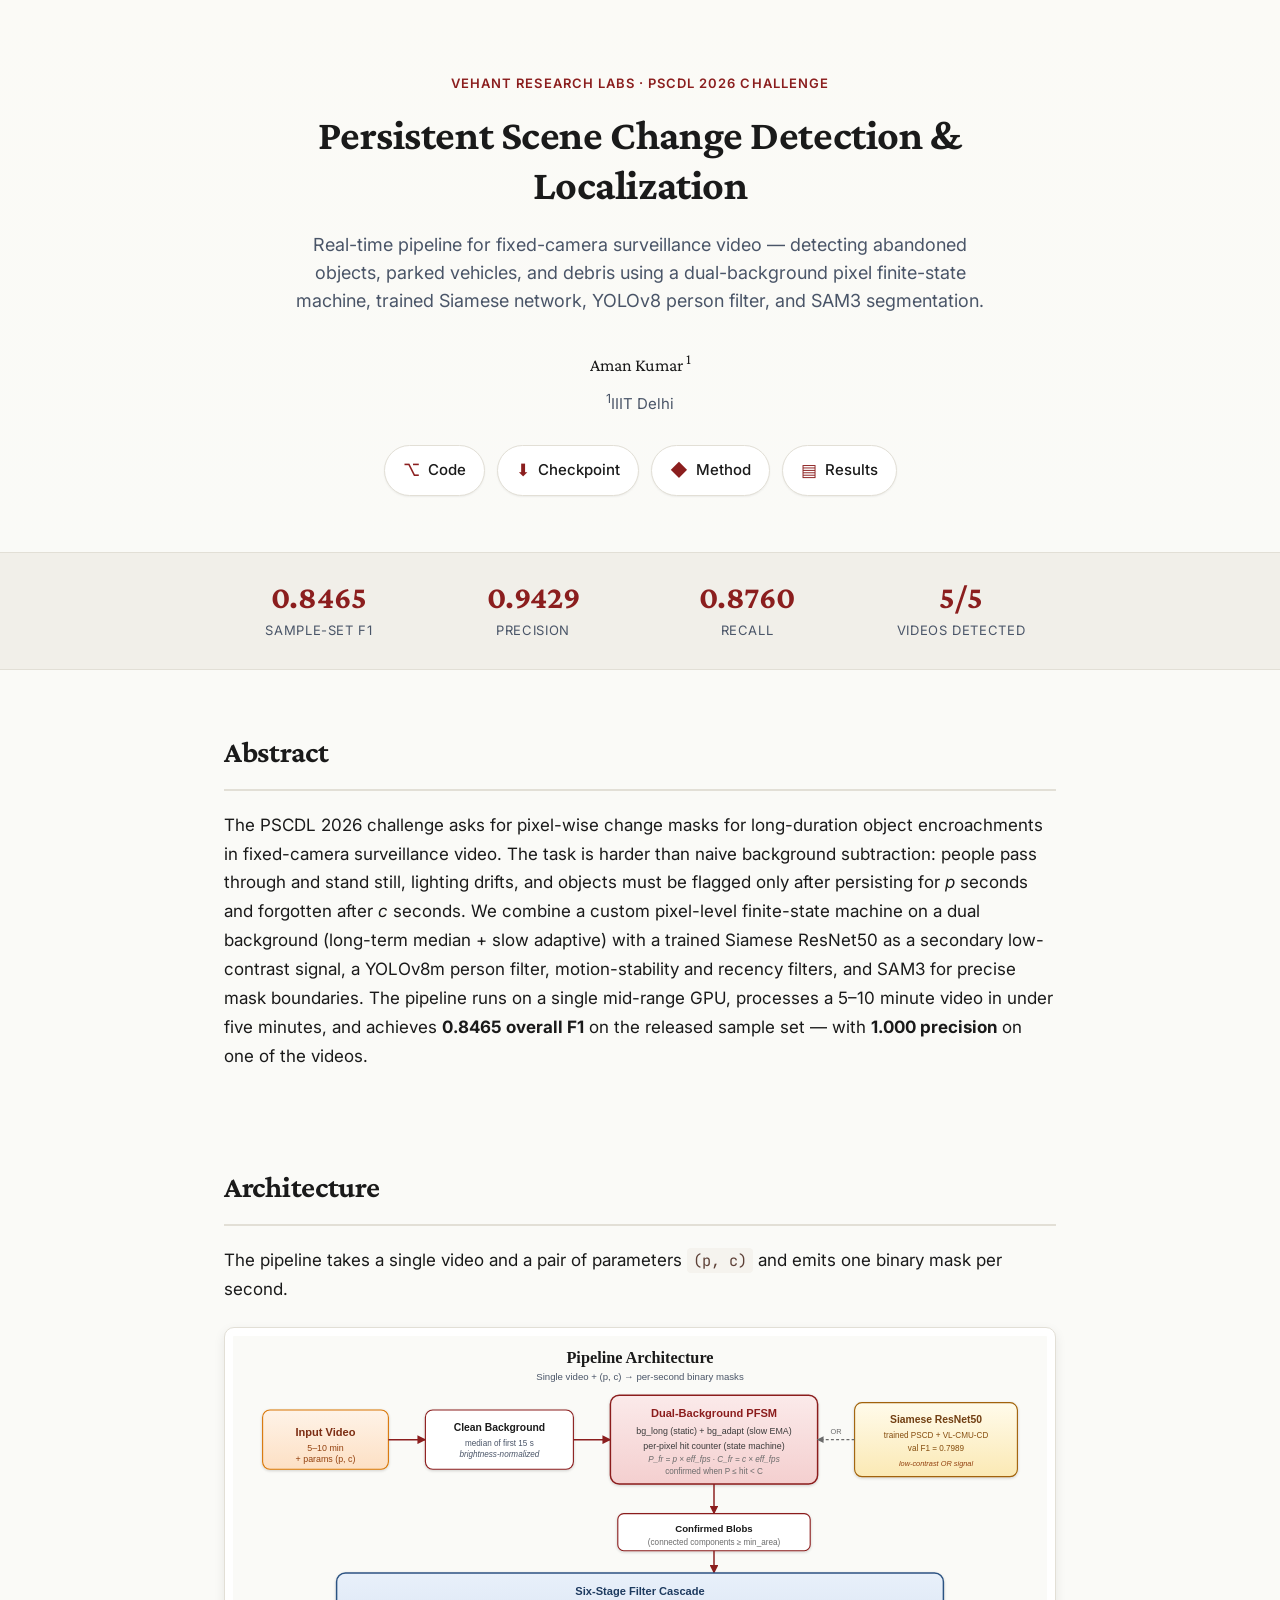
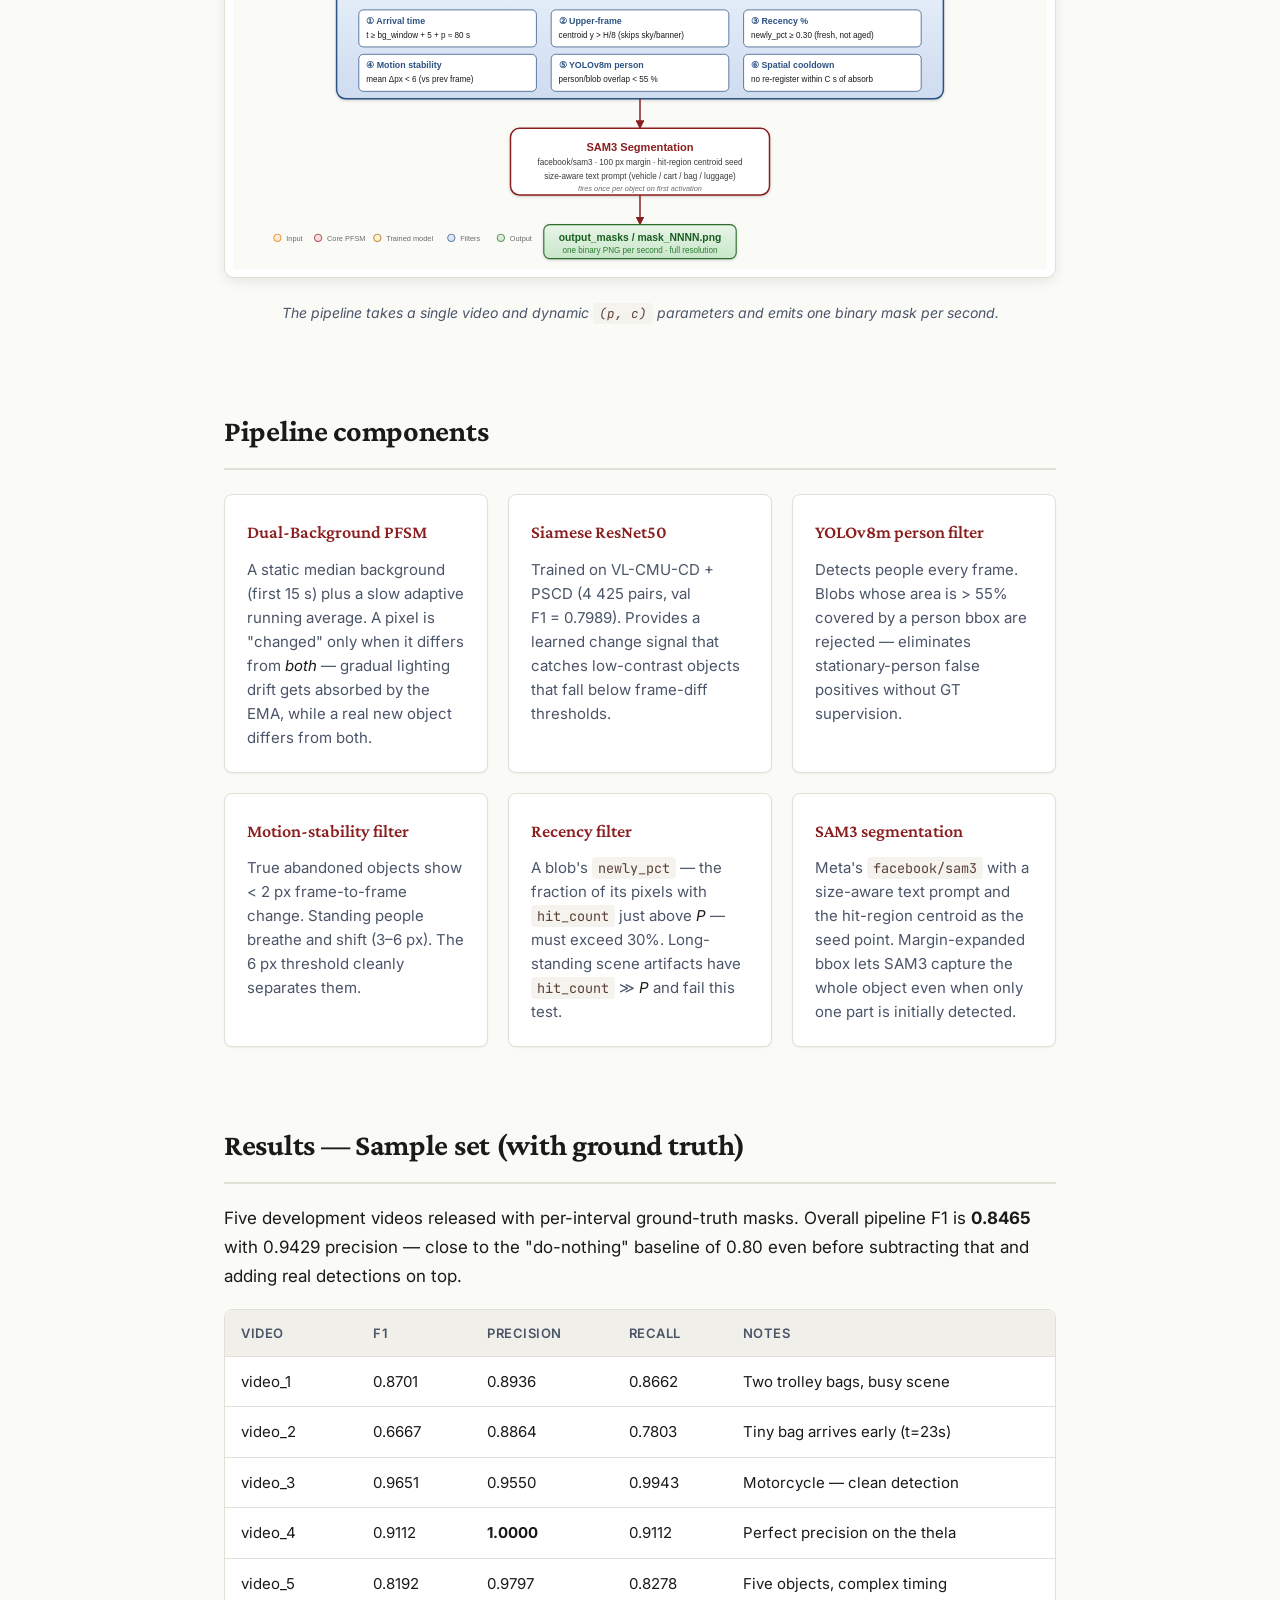
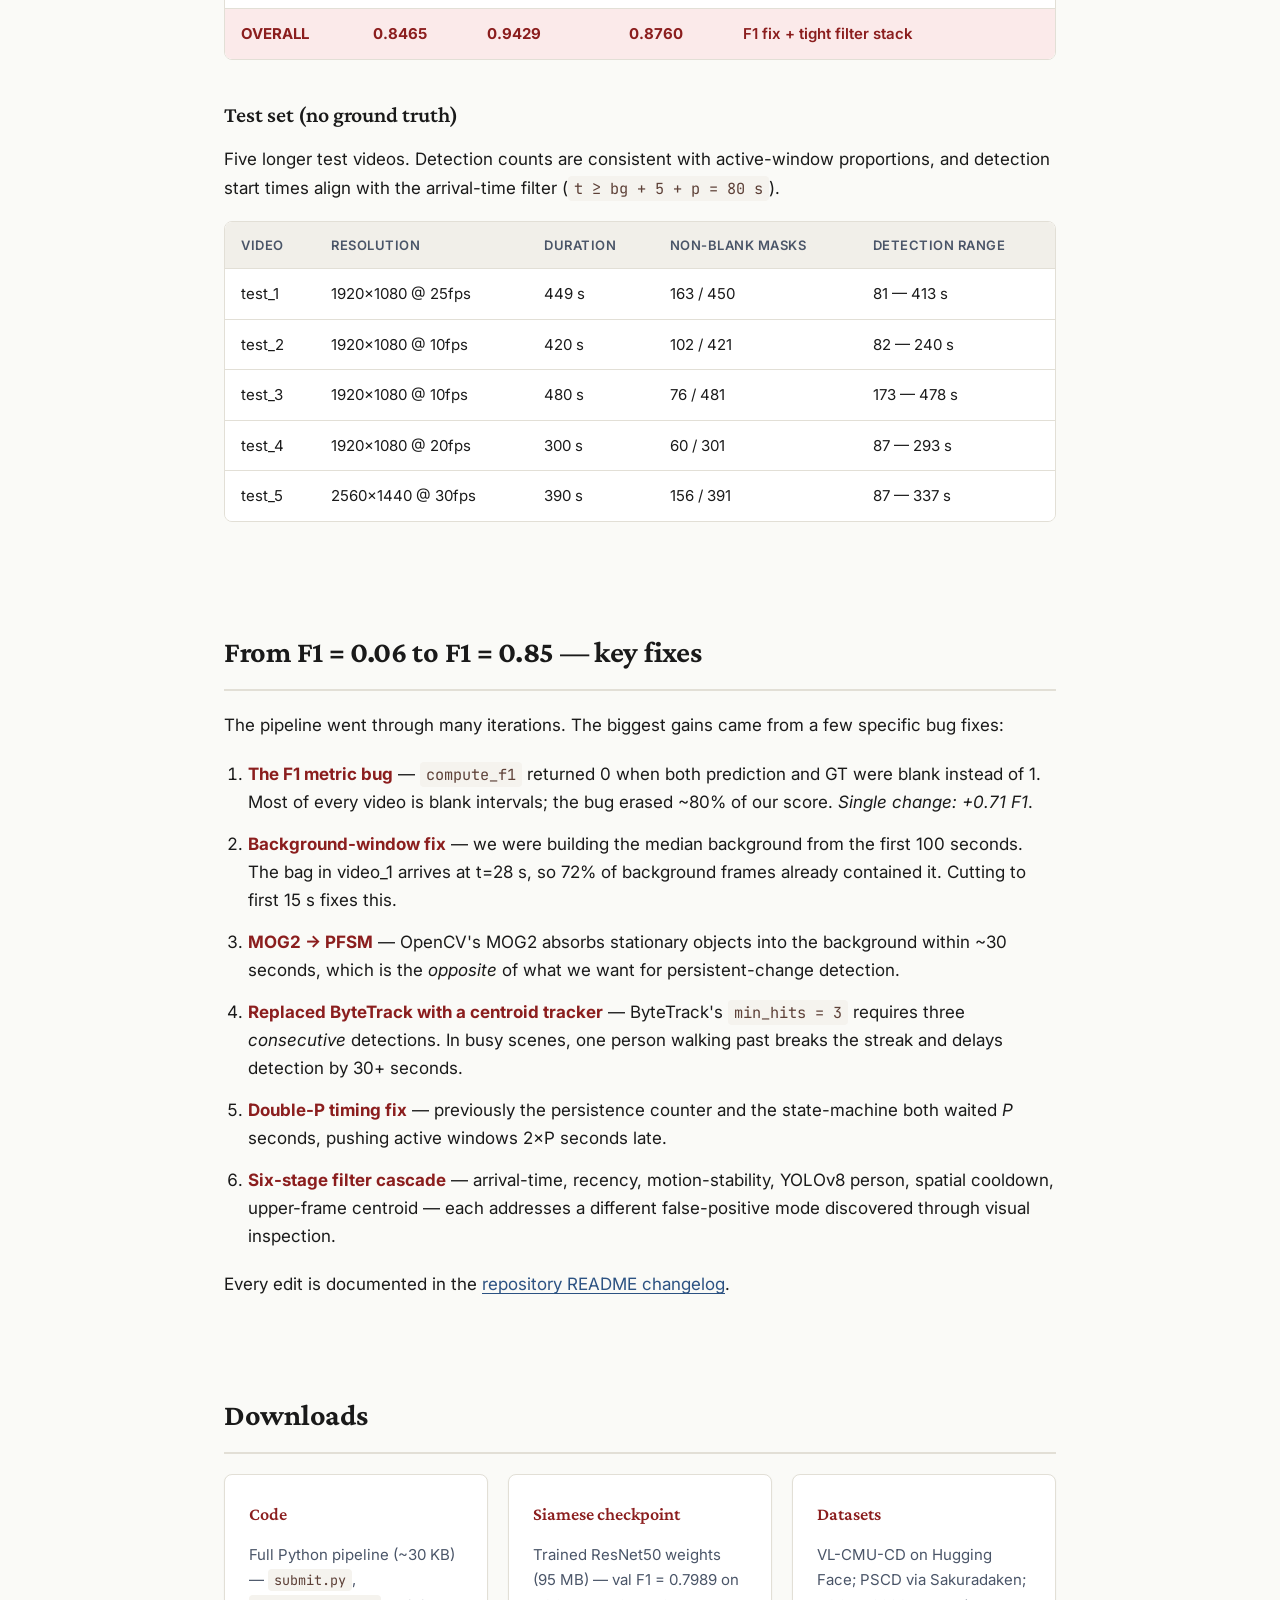
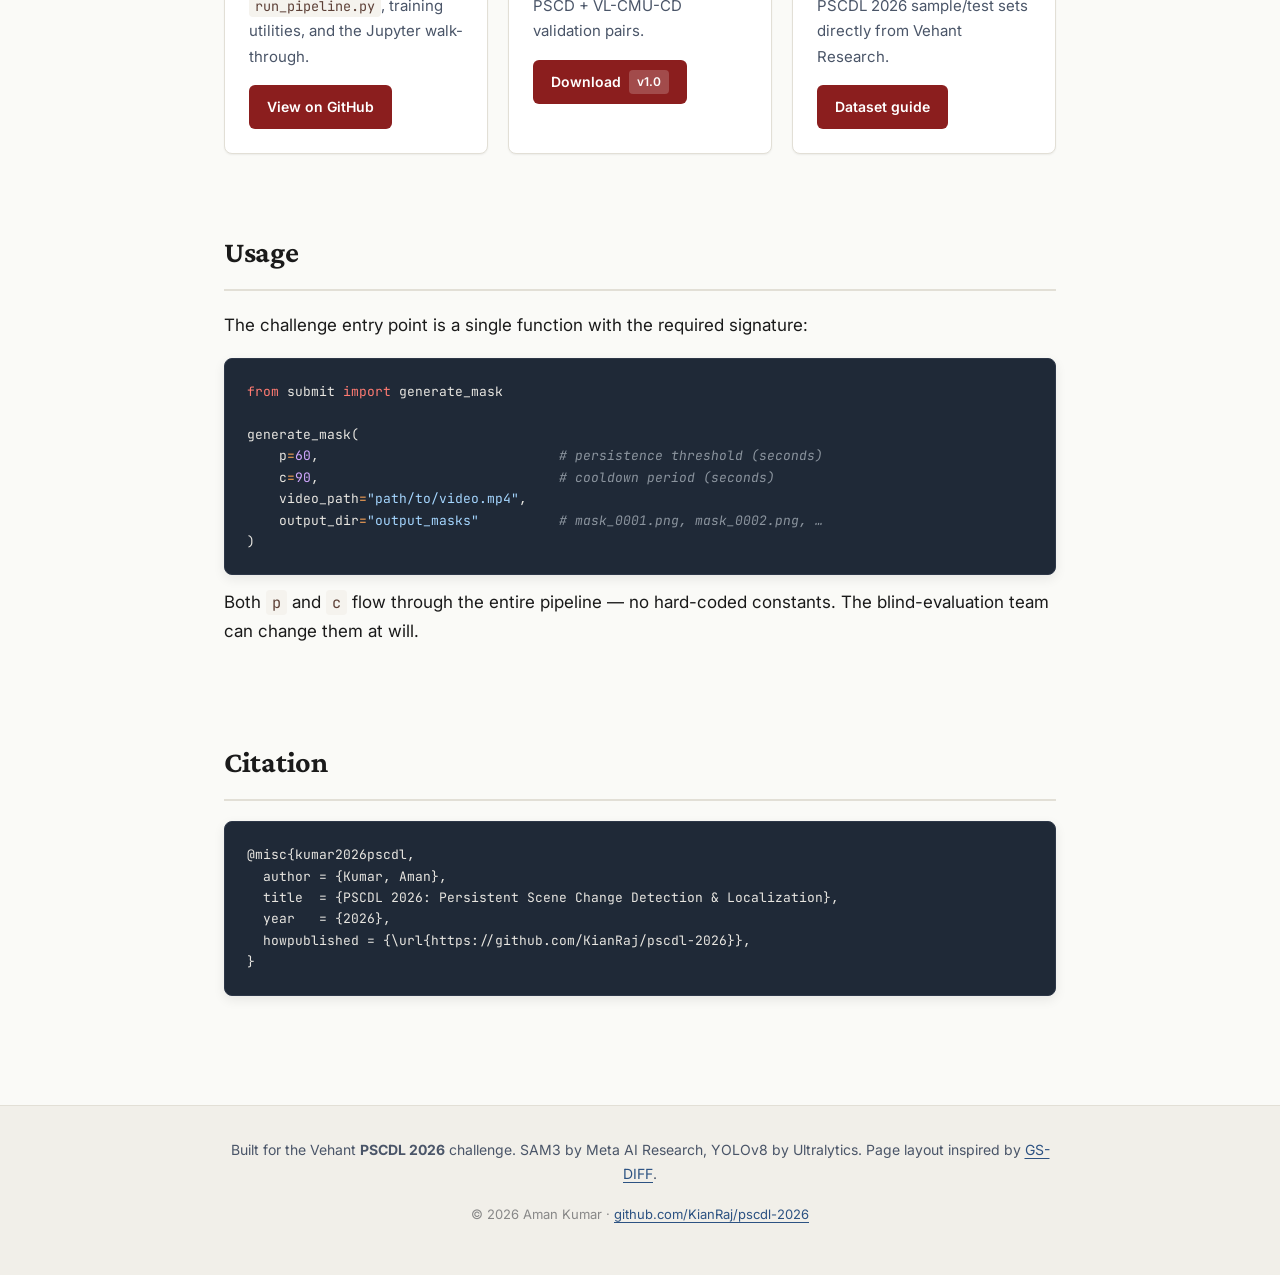
==== docs/index.html @ 62c28a1a "ui: replace ASCII diagram with SVG + correct author name to "Aman Kumar" - assets/architecture.svg :" ====
<!DOCTYPE html>
<html lang="en">
<head>
  <meta charset="UTF-8" />
  <meta name="viewport" content="width=device-width, initial-scale=1.0" />
  <title>PSCDL 2026 — Persistent Scene Change Detection</title>
  <meta name="description" content="A real-time pipeline for persistent scene change detection in fixed-camera surveillance video. Combines a pixel-finite-state machine, trained Siamese ResNet50, YOLOv8 person filter, and SAM3 segmentation." />
  <link rel="preconnect" href="https://fonts.googleapis.com" />
  <link rel="preconnect" href="https://fonts.gstatic.com" crossorigin />
  <link href="https://fonts.googleapis.com/css2?family=Crimson+Pro:wght@500;600;700&family=Inter:wght@400;500;600&family=JetBrains+Mono:wght@400;500&display=swap" rel="stylesheet" />
  <link rel="stylesheet" href="css/style.css" />
</head>
<body>
  <!-- ── Header ─────────────────────────────────────────────────────────── -->
  <header class="hero">
    <div class="container">
      <p class="venue">Vehant Research Labs · PSCDL 2026 Challenge</p>
      <h1>Persistent Scene Change Detection &amp; Localization</h1>
      <p class="subtitle">Real-time pipeline for fixed-camera surveillance video — detecting abandoned objects, parked vehicles, and debris using a dual-background pixel finite-state machine, trained Siamese network, YOLOv8 person filter, and SAM3 segmentation.</p>

      <div class="authors">
        <span>Aman Kumar <sup>1</sup></span>
      </div>
      <div class="affiliations">
        <span><sup>1</sup>IIIT Delhi</span>
      </div>

      <nav class="hero-links">
        <a href="https://github.com/KianRaj/pscdl-2026" target="_blank" rel="noopener">
          <span class="icon">⌥</span> Code
        </a>
        <a href="#downloads">
          <span class="icon">⬇</span> Checkpoint
        </a>
        <a href="#architecture">
          <span class="icon">◆</span> Method
        </a>
        <a href="#results">
          <span class="icon">▤</span> Results
        </a>
      </nav>
    </div>
  </header>

  <!-- ── Headline numbers ───────────────────────────────────────────────── -->
  <section class="stats-bar">
    <div class="container">
      <div class="stat">
        <div class="stat-value">0.8465</div>
        <div class="stat-label">Sample-set F1</div>
      </div>
      <div class="stat">
        <div class="stat-value">0.9429</div>
        <div class="stat-label">Precision</div>
      </div>
      <div class="stat">
        <div class="stat-value">0.8760</div>
        <div class="stat-label">Recall</div>
      </div>
      <div class="stat">
        <div class="stat-value">5/5</div>
        <div class="stat-label">Videos detected</div>
      </div>
    </div>
  </section>

  <!-- ── Abstract ───────────────────────────────────────────────────────── -->
  <section id="abstract" class="container content">
    <h2>Abstract</h2>
    <p>
      The PSCDL 2026 challenge asks for pixel-wise change masks for long-duration
      object encroachments in fixed-camera surveillance video. The task is harder
      than naive background subtraction: people pass through and stand still, lighting
      drifts, and objects must be flagged only after persisting for <em>p</em> seconds and
      forgotten after <em>c</em> seconds. We combine a custom pixel-level
      finite-state machine on a dual background (long-term median + slow adaptive)
      with a trained Siamese ResNet50 as a secondary low-contrast signal, a YOLOv8m
      person filter, motion-stability and recency filters, and SAM3 for precise
      mask boundaries. The pipeline runs on a single mid-range GPU, processes a
      5–10 minute video in under five minutes, and achieves <strong>0.8465 overall F1</strong>
      on the released sample set — with <strong>1.000 precision</strong> on one of the videos.
    </p>
  </section>

  <!-- ── Architecture ───────────────────────────────────────────────────── -->
  <section id="architecture" class="container content">
    <h2>Architecture</h2>
    <p>The pipeline takes a single video and a pair of parameters <code>(p, c)</code> and emits one binary mask per second.</p>

    <figure class="arch-figure">
      <img src="assets/architecture.svg" alt="PSCDL 2026 pipeline architecture: video → dual-background PFSM (with Siamese OR-signal) → 6-stage filter cascade → SAM3 segmentation → per-second masks" />
      <figcaption>The pipeline takes a single video and dynamic <code>(p, c)</code> parameters and emits one binary mask per second.</figcaption>
    </figure>
  </section>

  <!-- ── Pipeline components ───────────────────────────────────────────── -->
  <section class="container content">
    <h2>Pipeline components</h2>
    <div class="component-grid">
      <div class="card">
        <h3>Dual-Background PFSM</h3>
        <p>A static median background (first 15&nbsp;s) plus a slow adaptive running average. A pixel is "changed" only when it differs from <em>both</em> &mdash; gradual lighting drift gets absorbed by the EMA, while a real new object differs from both.</p>
      </div>
      <div class="card">
        <h3>Siamese ResNet50</h3>
        <p>Trained on VL-CMU-CD + PSCD (4&nbsp;425 pairs, val F1&nbsp;=&nbsp;0.7989). Provides a learned change signal that catches low-contrast objects that fall below frame-diff thresholds.</p>
      </div>
      <div class="card">
        <h3>YOLOv8m person filter</h3>
        <p>Detects people every frame. Blobs whose area is &gt; 55% covered by a person bbox are rejected &mdash; eliminates stationary-person false positives without GT supervision.</p>
      </div>
      <div class="card">
        <h3>Motion-stability filter</h3>
        <p>True abandoned objects show &lt; 2 px frame-to-frame change. Standing people breathe and shift (3&ndash;6 px). The 6&nbsp;px threshold cleanly separates them.</p>
      </div>
      <div class="card">
        <h3>Recency filter</h3>
        <p>A blob's <code>newly_pct</code> &mdash; the fraction of its pixels with <code>hit_count</code> just above <em>P</em> &mdash; must exceed 30%. Long-standing scene artifacts have <code>hit_count</code> ≫ <em>P</em> and fail this test.</p>
      </div>
      <div class="card">
        <h3>SAM3 segmentation</h3>
        <p>Meta's <code>facebook/sam3</code> with a size-aware text prompt and the hit-region centroid as the seed point. Margin-expanded bbox lets SAM3 capture the whole object even when only one part is initially detected.</p>
      </div>
    </div>
  </section>

  <!-- ── Results ────────────────────────────────────────────────────────── -->
  <section id="results" class="container content">
    <h2>Results — Sample set (with ground truth)</h2>
    <p>Five development videos released with per-interval ground-truth masks. Overall pipeline F1 is <strong>0.8465</strong> with 0.9429 precision &mdash; close to the "do-nothing" baseline of 0.80 even before subtracting that and adding real detections on top.</p>

    <div class="table-wrap">
      <table>
        <thead>
          <tr><th>Video</th><th>F1</th><th>Precision</th><th>Recall</th><th>Notes</th></tr>
        </thead>
        <tbody>
          <tr><td>video_1</td><td>0.8701</td><td>0.8936</td><td>0.8662</td><td>Two trolley bags, busy scene</td></tr>
          <tr><td>video_2</td><td>0.6667</td><td>0.8864</td><td>0.7803</td><td>Tiny bag arrives early (t=23s)</td></tr>
          <tr><td>video_3</td><td>0.9651</td><td>0.9550</td><td>0.9943</td><td>Motorcycle &mdash; clean detection</td></tr>
          <tr><td>video_4</td><td>0.9112</td><td><strong>1.0000</strong></td><td>0.9112</td><td>Perfect precision on the thela</td></tr>
          <tr><td>video_5</td><td>0.8192</td><td>0.9797</td><td>0.8278</td><td>Five objects, complex timing</td></tr>
          <tr class="overall"><td><strong>OVERALL</strong></td><td><strong>0.8465</strong></td><td><strong>0.9429</strong></td><td><strong>0.8760</strong></td><td>F1 fix + tight filter stack</td></tr>
        </tbody>
      </table>
    </div>

    <h3>Test set (no ground truth)</h3>
    <p>Five longer test videos. Detection counts are consistent with active-window proportions, and detection start times align with the arrival-time filter (<code>t&nbsp;≥&nbsp;bg + 5 + p&nbsp;=&nbsp;80&nbsp;s</code>).</p>

    <div class="table-wrap">
      <table>
        <thead>
          <tr><th>Video</th><th>Resolution</th><th>Duration</th><th>Non-blank masks</th><th>Detection range</th></tr>
        </thead>
        <tbody>
          <tr><td>test_1</td><td>1920×1080 @ 25fps</td><td>449 s</td><td>163 / 450</td><td>81 &mdash; 413 s</td></tr>
          <tr><td>test_2</td><td>1920×1080 @ 10fps</td><td>420 s</td><td>102 / 421</td><td>82 &mdash; 240 s</td></tr>
          <tr><td>test_3</td><td>1920×1080 @ 10fps</td><td>480 s</td><td>76 / 481</td><td>173 &mdash; 478 s</td></tr>
          <tr><td>test_4</td><td>1920×1080 @ 20fps</td><td>300 s</td><td>60 / 301</td><td>87 &mdash; 293 s</td></tr>
          <tr><td>test_5</td><td>2560×1440 @ 30fps</td><td>390 s</td><td>156 / 391</td><td>87 &mdash; 337 s</td></tr>
        </tbody>
      </table>
    </div>
  </section>

  <!-- ── Pipeline-evolution story ───────────────────────────────────────── -->
  <section class="container content">
    <h2>From F1 = 0.06 to F1 = 0.85 &mdash; key fixes</h2>
    <p>The pipeline went through many iterations. The biggest gains came from a few specific bug fixes:</p>
    <ol class="changelog">
      <li><strong>The F1 metric bug</strong> &mdash; <code>compute_f1</code> returned 0 when both prediction and GT were blank instead of 1. Most of every video is blank intervals; the bug erased ~80% of our score. <em>Single change: +0.71 F1</em>.</li>
      <li><strong>Background-window fix</strong> &mdash; we were building the median background from the first 100&nbsp;seconds. The bag in video_1 arrives at t=28&nbsp;s, so 72% of background frames already contained it. Cutting to first 15&nbsp;s fixes this.</li>
      <li><strong>MOG2 → PFSM</strong> &mdash; OpenCV's MOG2 absorbs stationary objects into the background within ~30 seconds, which is the <em>opposite</em> of what we want for persistent-change detection.</li>
      <li><strong>Replaced ByteTrack with a centroid tracker</strong> &mdash; ByteTrack's <code>min_hits = 3</code> requires three <em>consecutive</em> detections. In busy scenes, one person walking past breaks the streak and delays detection by 30+ seconds.</li>
      <li><strong>Double-P timing fix</strong> &mdash; previously the persistence counter and the state-machine both waited <em>P</em> seconds, pushing active windows 2×P seconds late.</li>
      <li><strong>Six-stage filter cascade</strong> &mdash; arrival-time, recency, motion-stability, YOLOv8 person, spatial cooldown, upper-frame centroid &mdash; each addresses a different false-positive mode discovered through visual inspection.</li>
    </ol>
    <p>Every edit is documented in the <a href="https://github.com/KianRaj/pscdl-2026#pipeline-evolution-changelog" target="_blank" rel="noopener">repository README changelog</a>.</p>
  </section>

  <!-- ── Downloads ──────────────────────────────────────────────────────── -->
  <section id="downloads" class="container content">
    <h2>Downloads</h2>
    <div class="download-grid">
      <div class="download-card">
        <h3>Code</h3>
        <p>Full Python pipeline (~30 KB) &mdash; <code>submit.py</code>, <code>run_pipeline.py</code>, training utilities, and the Jupyter walk-through.</p>
        <a class="btn" href="https://github.com/KianRaj/pscdl-2026" target="_blank" rel="noopener">View on GitHub</a>
      </div>
      <div class="download-card">
        <h3>Siamese checkpoint</h3>
        <p>Trained ResNet50 weights (95 MB) &mdash; val F1 = 0.7989 on PSCD + VL-CMU-CD validation pairs.</p>
        <a class="btn" href="https://github.com/KianRaj/pscdl-2026/releases/latest" target="_blank" rel="noopener">Download <span class="release-tag">v1.0</span></a>
      </div>
      <div class="download-card">
        <h3>Datasets</h3>
        <p>VL-CMU-CD on Hugging Face; PSCD via Sakuradaken; PSCDL 2026 sample/test sets directly from Vehant Research.</p>
        <a class="btn" href="https://github.com/KianRaj/pscdl-2026#datasets--download--layout" target="_blank" rel="noopener">Dataset guide</a>
      </div>
    </div>
  </section>

  <!-- ── API ───────────────────────────────────────────────────────────── -->
  <section class="container content">
    <h2>Usage</h2>
    <p>The challenge entry point is a single function with the required signature:</p>
    <pre class="code-block">
<span class="kw">from</span> submit <span class="kw">import</span> generate_mask

generate_mask(
    p<span class="op">=</span><span class="num">60</span>,                              <span class="cm"># persistence threshold (seconds)</span>
    c<span class="op">=</span><span class="num">90</span>,                              <span class="cm"># cooldown period (seconds)</span>
    video_path<span class="op">=</span><span class="str">"path/to/video.mp4"</span>,
    output_dir<span class="op">=</span><span class="str">"output_masks"</span>          <span class="cm"># mask_0001.png, mask_0002.png, …</span>
)</pre>
    <p>Both <code>p</code> and <code>c</code> flow through the entire pipeline &mdash; no hard-coded constants. The blind-evaluation team can change them at will.</p>
  </section>

  <!-- ── Citation ───────────────────────────────────────────────────────── -->
  <section class="container content">
    <h2>Citation</h2>
    <pre class="code-block">
@misc{kumar2026pscdl,
  author = {Kumar, Aman},
  title  = {PSCDL 2026: Persistent Scene Change Detection &amp; Localization},
  year   = {2026},
  howpublished = {\url{https://github.com/KianRaj/pscdl-2026}},
}</pre>
  </section>

  <!-- ── Footer ─────────────────────────────────────────────────────────── -->
  <footer>
    <div class="container">
      <p>
        Built for the Vehant <strong>PSCDL 2026</strong> challenge. SAM3 by Meta AI Research, YOLOv8 by Ultralytics. Page layout inspired by <a href="https://chumsy0725.github.io/GS-DIFF/" target="_blank" rel="noopener">GS-DIFF</a>.
      </p>
      <p class="muted">&copy; 2026 Aman Kumar &middot; <a href="https://github.com/KianRaj/pscdl-2026" target="_blank" rel="noopener">github.com/KianRaj/pscdl-2026</a></p>
    </div>
  </footer>

  <script src="js/main.js" defer></script>
</body>
</html>
---- docs/css/style.css ----
/* ============================================================
   PSCDL 2026 — Project page (academic style à la GS-DIFF)
   ============================================================ */

:root {
  --color-text:        #1a1a1a;
  --color-text-muted:  #4a5568;
  --color-bg:          #fafaf7;
  --color-bg-alt:      #f1efe9;
  --color-border:      #e2dfd6;
  --color-primary:     #8b1e1e;     /* deep crimson, academic vibe */
  --color-primary-soft:#fbeaea;
  --color-accent:      #2c5282;
  --color-code-bg:     #f5f3ee;

  --serif:     'Crimson Pro', 'Times New Roman', Georgia, serif;
  --sans:      'Inter', -apple-system, BlinkMacSystemFont, 'Segoe UI', Roboto, sans-serif;
  --mono:      'JetBrains Mono', 'Fira Code', Consolas, Monaco, monospace;

  --shadow-sm: 0 1px 2px rgba(0,0,0,.06);
  --shadow-md: 0 4px 12px rgba(0,0,0,.08);
}

* { box-sizing: border-box; }

html { scroll-behavior: smooth; }

body {
  margin: 0;
  padding: 0;
  font-family: var(--sans);
  font-size: 17px;
  line-height: 1.7;
  color: var(--color-text);
  background-color: var(--color-bg);
}

.container {
  max-width: 880px;
  margin: 0 auto;
  padding: 0 24px;
}

/* ─── Hero ─────────────────────────────────────────────────── */
.hero {
  padding: 72px 0 56px;
  text-align: center;
  border-bottom: 1px solid var(--color-border);
  background: linear-gradient(180deg, #fbfaf6 0%, var(--color-bg) 100%);
}

.hero .venue {
  font-family: var(--sans);
  text-transform: uppercase;
  letter-spacing: 0.08em;
  font-size: 13px;
  color: var(--color-primary);
  font-weight: 600;
  margin: 0 0 16px;
}

.hero h1 {
  font-family: var(--serif);
  font-size: 42px;
  line-height: 1.2;
  font-weight: 700;
  margin: 0 0 20px;
  letter-spacing: -0.01em;
}

.hero .subtitle {
  font-size: 18px;
  color: var(--color-text-muted);
  max-width: 720px;
  margin: 0 auto 32px;
  line-height: 1.55;
}

.authors {
  font-size: 18px;
  margin: 8px 0;
  font-family: var(--serif);
}

.affiliations {
  color: var(--color-text-muted);
  font-size: 15px;
  margin-bottom: 24px;
}

.hero-links {
  display: flex;
  justify-content: center;
  flex-wrap: wrap;
  gap: 12px;
  margin-top: 28px;
}

.hero-links a {
  display: inline-flex;
  align-items: center;
  gap: 8px;
  padding: 10px 18px;
  background: white;
  border: 1px solid var(--color-border);
  border-radius: 999px;
  text-decoration: none;
  color: var(--color-text);
  font-weight: 500;
  font-size: 15px;
  transition: all 0.18s ease;
  box-shadow: var(--shadow-sm);
}

.hero-links a:hover {
  border-color: var(--color-primary);
  color: var(--color-primary);
  transform: translateY(-1px);
  box-shadow: var(--shadow-md);
}

.hero-links .icon {
  font-size: 17px;
  color: var(--color-primary);
}

/* ─── Stats bar ────────────────────────────────────────────── */
.stats-bar {
  background: var(--color-bg-alt);
  padding: 28px 0;
  border-bottom: 1px solid var(--color-border);
}

.stats-bar .container {
  display: grid;
  grid-template-columns: repeat(4, 1fr);
  gap: 24px;
  text-align: center;
}

.stat-value {
  font-family: var(--serif);
  font-size: 32px;
  font-weight: 700;
  color: var(--color-primary);
  line-height: 1;
}

.stat-label {
  font-size: 13px;
  color: var(--color-text-muted);
  text-transform: uppercase;
  letter-spacing: 0.05em;
  margin-top: 6px;
}

/* ─── Content sections ─────────────────────────────────────── */
.content {
  padding: 56px 24px 16px;
  max-width: 880px;
  margin: 0 auto;
}

h2 {
  font-family: var(--serif);
  font-size: 30px;
  font-weight: 700;
  margin: 0 0 20px;
  padding-bottom: 12px;
  border-bottom: 2px solid var(--color-border);
  letter-spacing: -0.01em;
}

h3 {
  font-family: var(--serif);
  font-size: 22px;
  font-weight: 600;
  margin: 36px 0 12px;
  color: var(--color-text);
}

p { margin: 0 0 18px; }

a { color: var(--color-accent); text-decoration: underline; text-underline-offset: 3px; }
a:hover { color: var(--color-primary); }

code {
  font-family: var(--mono);
  font-size: 0.9em;
  background: var(--color-code-bg);
  padding: 2px 6px;
  border-radius: 4px;
  color: #5d4037;
}

em { color: var(--color-text); font-style: italic; }

/* ─── Architecture diagram ─────────────────────────────────── */
.arch-figure {
  margin: 24px 0 8px;
  text-align: center;
}

.arch-figure img {
  max-width: 100%;
  height: auto;
  border-radius: 10px;
  border: 1px solid var(--color-border);
  background: white;
  box-shadow: var(--shadow-md);
  padding: 8px;
}

.arch-figure figcaption {
  margin-top: 14px;
  font-size: 14px;
  color: var(--color-text-muted);
  font-style: italic;
}

.arch-diagram pre {
  background: #fdfcf9;
  border: 1px solid var(--color-border);
  border-radius: 8px;
  padding: 24px;
  font-family: var(--mono);
  font-size: 13px;
  line-height: 1.55;
  overflow-x: auto;
  color: #3a3a3a;
  box-shadow: var(--shadow-sm);
}

/* ─── Component cards ──────────────────────────────────────── */
.component-grid {
  display: grid;
  grid-template-columns: repeat(auto-fit, minmax(250px, 1fr));
  gap: 20px;
  margin-top: 24px;
}

.card {
  background: white;
  border: 1px solid var(--color-border);
  border-radius: 8px;
  padding: 22px;
  box-shadow: var(--shadow-sm);
  transition: transform 0.18s ease, box-shadow 0.18s ease;
}

.card:hover {
  transform: translateY(-2px);
  box-shadow: var(--shadow-md);
}

.card h3 {
  margin-top: 0;
  margin-bottom: 10px;
  font-size: 18px;
  color: var(--color-primary);
}

.card p {
  font-size: 15px;
  margin: 0;
  color: var(--color-text-muted);
  line-height: 1.6;
}

/* ─── Tables ───────────────────────────────────────────────── */
.table-wrap {
  overflow-x: auto;
  margin: 18px 0 32px;
  border-radius: 8px;
  border: 1px solid var(--color-border);
}

table {
  width: 100%;
  border-collapse: collapse;
  background: white;
  font-size: 15px;
}

th, td {
  padding: 12px 16px;
  text-align: left;
  border-bottom: 1px solid var(--color-border);
}

th {
  background: var(--color-bg-alt);
  font-family: var(--sans);
  font-weight: 600;
  font-size: 13px;
  text-transform: uppercase;
  letter-spacing: 0.04em;
  color: var(--color-text-muted);
}

tbody tr:hover { background: #fbf9f3; }
tbody tr:last-child td { border-bottom: none; }

tr.overall { background: var(--color-primary-soft) !important; }
tr.overall td { font-weight: 600; color: var(--color-primary); }

/* ─── Changelog list ───────────────────────────────────────── */
.changelog {
  padding-left: 24px;
  margin: 20px 0;
}

.changelog li {
  margin-bottom: 14px;
  line-height: 1.65;
}

.changelog strong { color: var(--color-primary); }

/* ─── Downloads grid ───────────────────────────────────────── */
.download-grid {
  display: grid;
  grid-template-columns: repeat(auto-fit, minmax(260px, 1fr));
  gap: 20px;
  margin-top: 16px;
}

.download-card {
  background: white;
  border: 1px solid var(--color-border);
  border-radius: 8px;
  padding: 24px;
  box-shadow: var(--shadow-sm);
}

.download-card h3 {
  margin-top: 0;
  font-size: 18px;
  color: var(--color-primary);
}

.download-card p {
  font-size: 15px;
  color: var(--color-text-muted);
  margin: 0 0 16px;
  min-height: 60px;
}

.btn {
  display: inline-flex;
  align-items: center;
  gap: 8px;
  padding: 10px 18px;
  background: var(--color-primary);
  color: white !important;
  border: none;
  border-radius: 6px;
  text-decoration: none;
  font-weight: 600;
  font-size: 14px;
  transition: background 0.18s ease, transform 0.18s ease;
}

.btn:hover {
  background: #6d1717;
  transform: translateY(-1px);
  color: white !important;
}

.release-tag {
  background: rgba(255,255,255,0.2);
  padding: 2px 8px;
  border-radius: 4px;
  font-size: 12px;
}

/* ─── Code block ───────────────────────────────────────────── */
.code-block {
  background: #1f2937;
  color: #e8e6e1;
  border-radius: 8px;
  padding: 22px;
  font-family: var(--mono);
  font-size: 13px;
  line-height: 1.65;
  overflow-x: auto;
  border: 1px solid #2d3748;
  box-shadow: var(--shadow-md);
}

.code-block .kw  { color: #ff7b72; }      /* keyword */
.code-block .op  { color: #ffa657; }      /* operator */
.code-block .num { color: #d2a8ff; }      /* number */
.code-block .str { color: #a5d6ff; }      /* string */
.code-block .cm  { color: #8b949e; font-style: italic; }  /* comment */

/* ─── Footer ───────────────────────────────────────────────── */
footer {
  margin-top: 80px;
  padding: 32px 24px;
  background: var(--color-bg-alt);
  border-top: 1px solid var(--color-border);
  text-align: center;
  font-size: 14px;
  color: var(--color-text-muted);
}

footer .muted {
  font-size: 13px;
  margin-top: 8px;
  color: #888;
}

footer a { color: var(--color-accent); }

/* ─── Responsive ───────────────────────────────────────────── */
@media (max-width: 720px) {
  .hero { padding: 48px 0 36px; }
  .hero h1 { font-size: 30px; }
  .hero .subtitle { font-size: 16px; }
  .stats-bar .container {
    grid-template-columns: repeat(2, 1fr);
    row-gap: 20px;
  }
  .stat-value { font-size: 26px; }
  h2 { font-size: 24px; }
  h3 { font-size: 19px; }
  .content { padding: 40px 16px 8px; }
  .container { padding: 0 16px; }
  body { font-size: 16px; }
  .code-block, .arch-diagram pre { font-size: 12px; padding: 16px; }
}
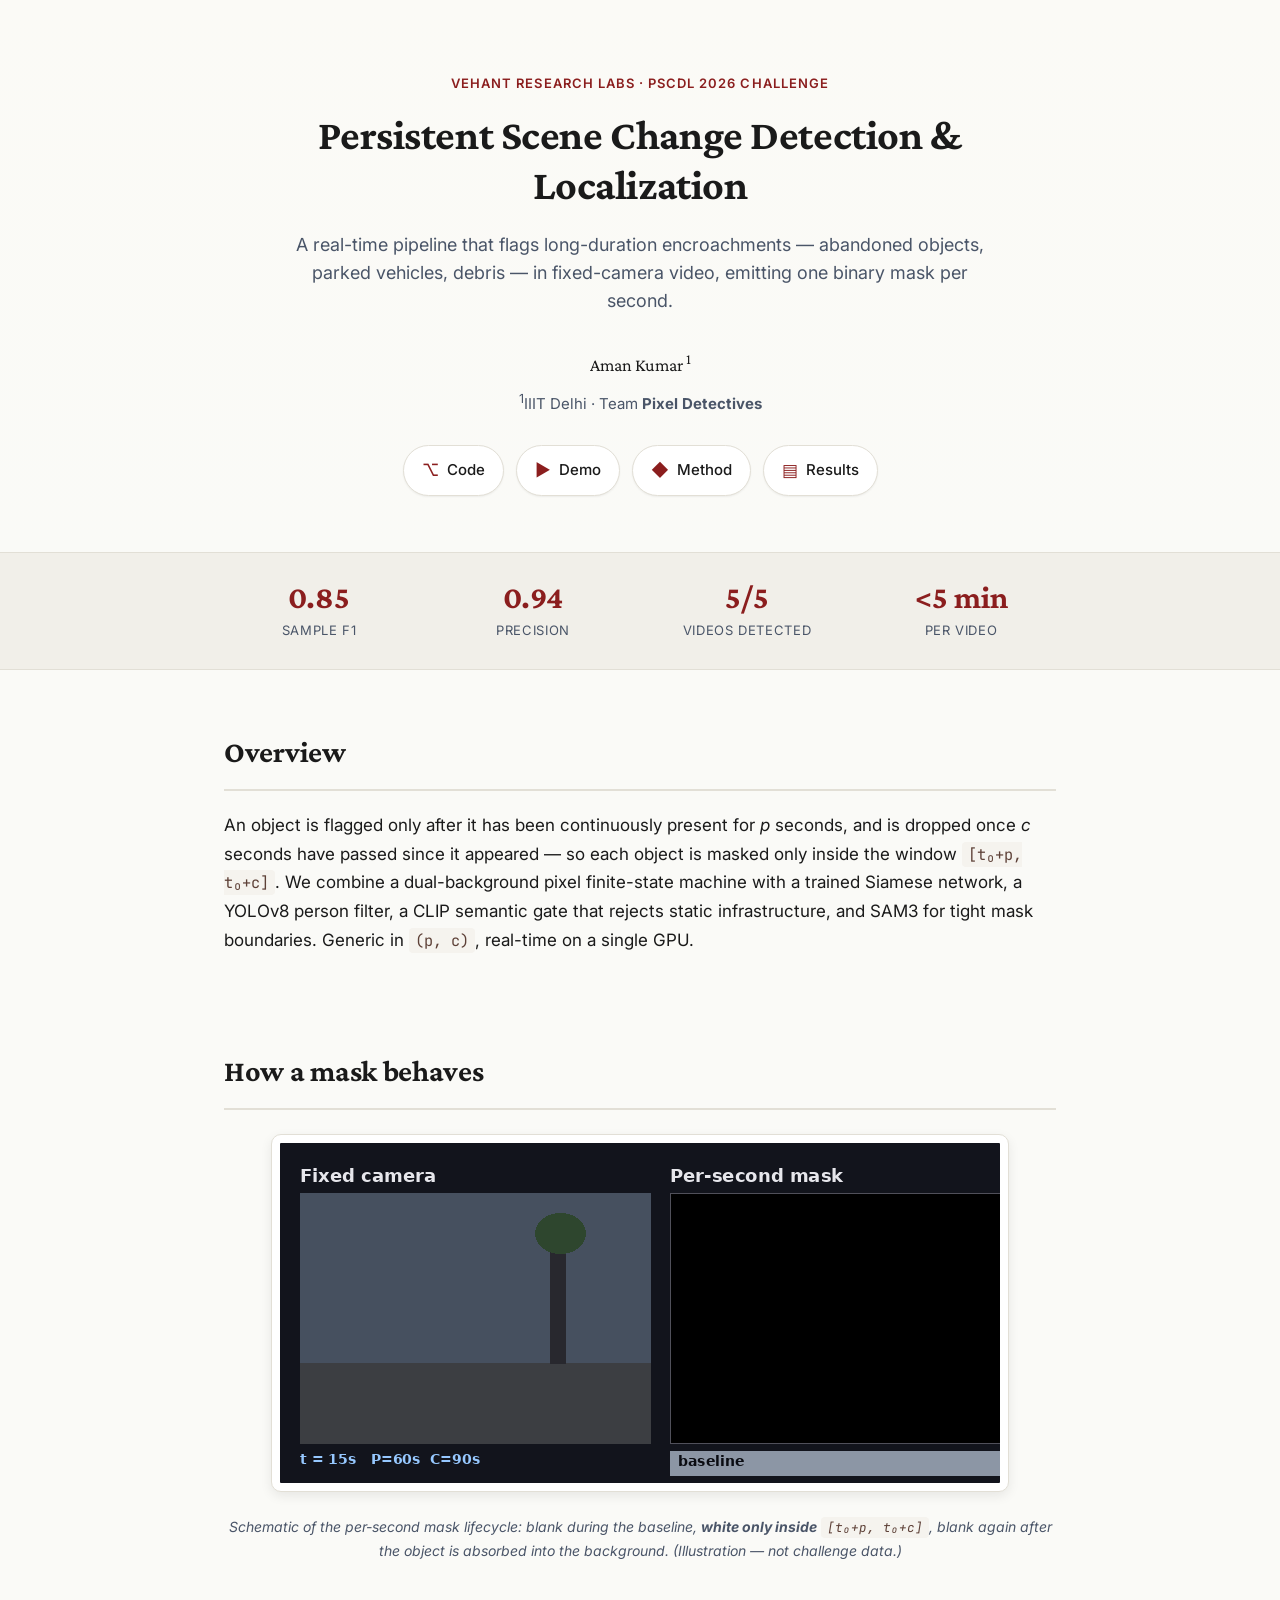
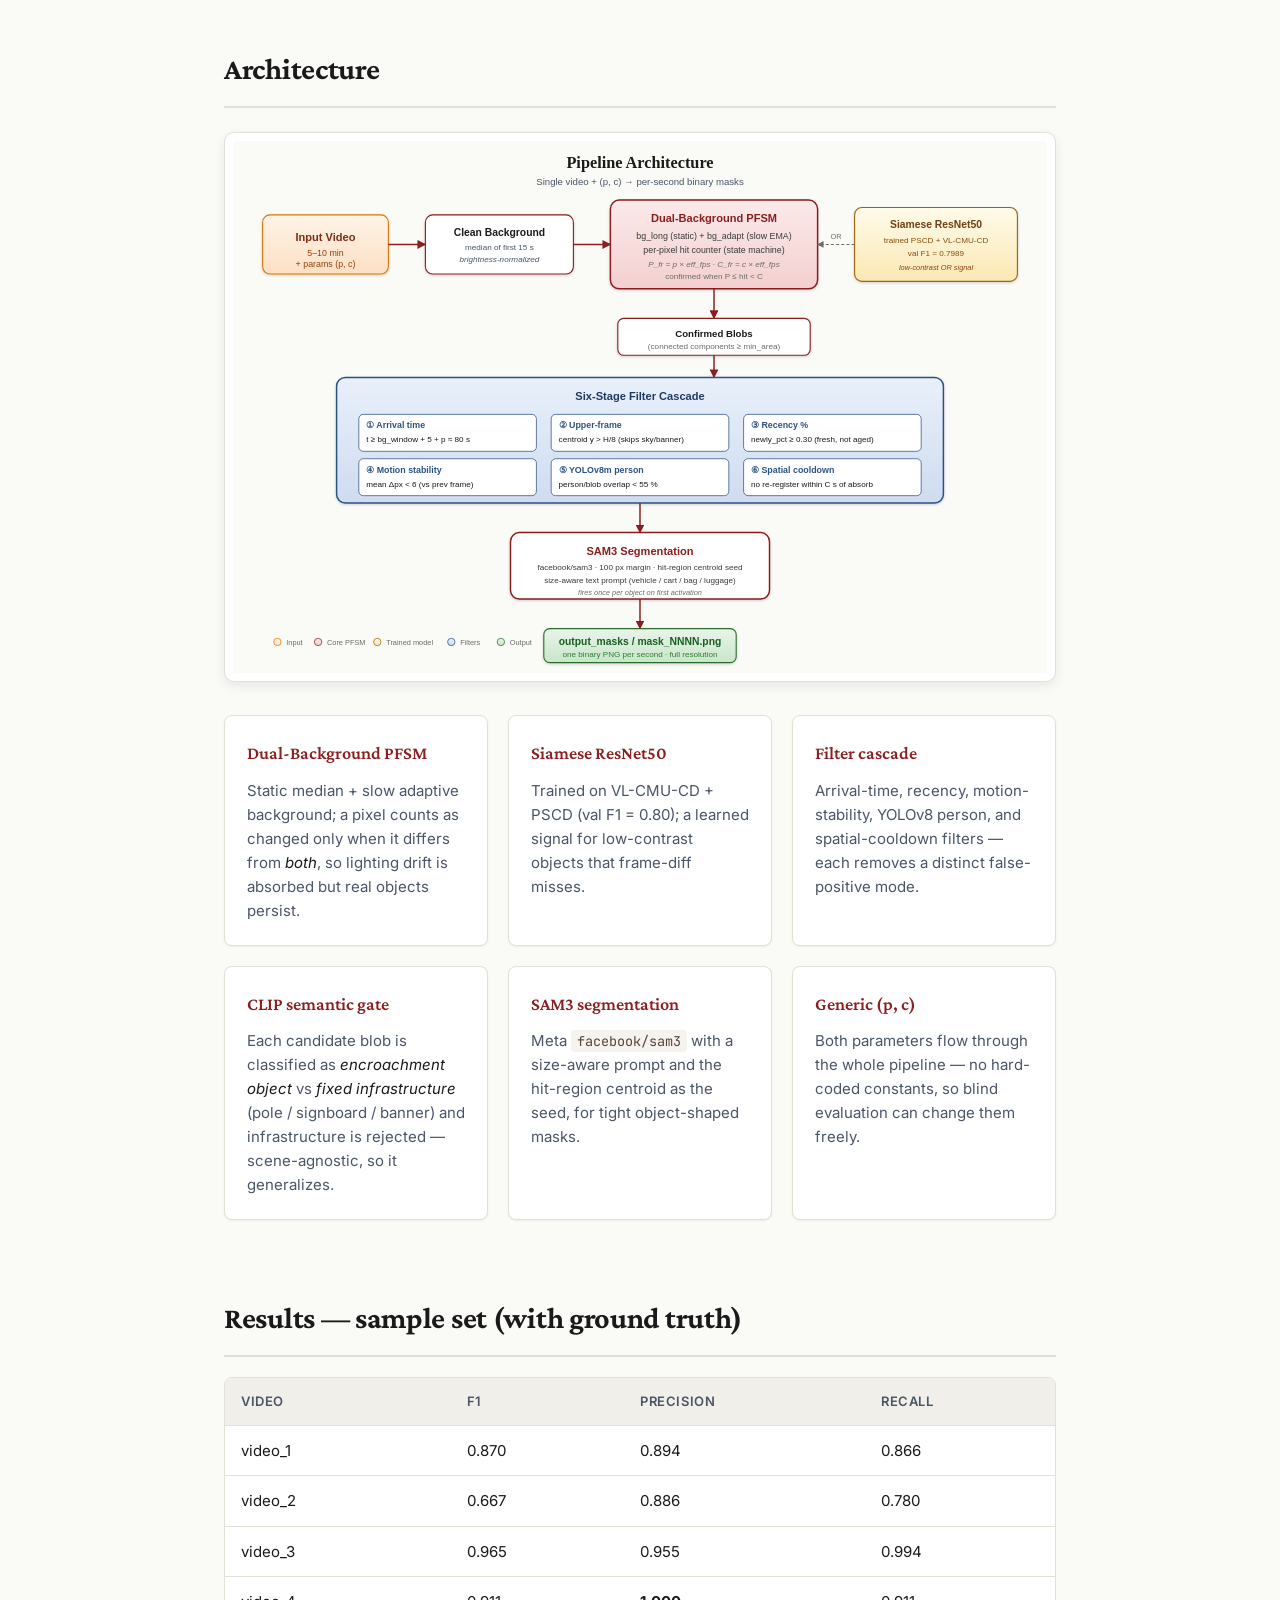
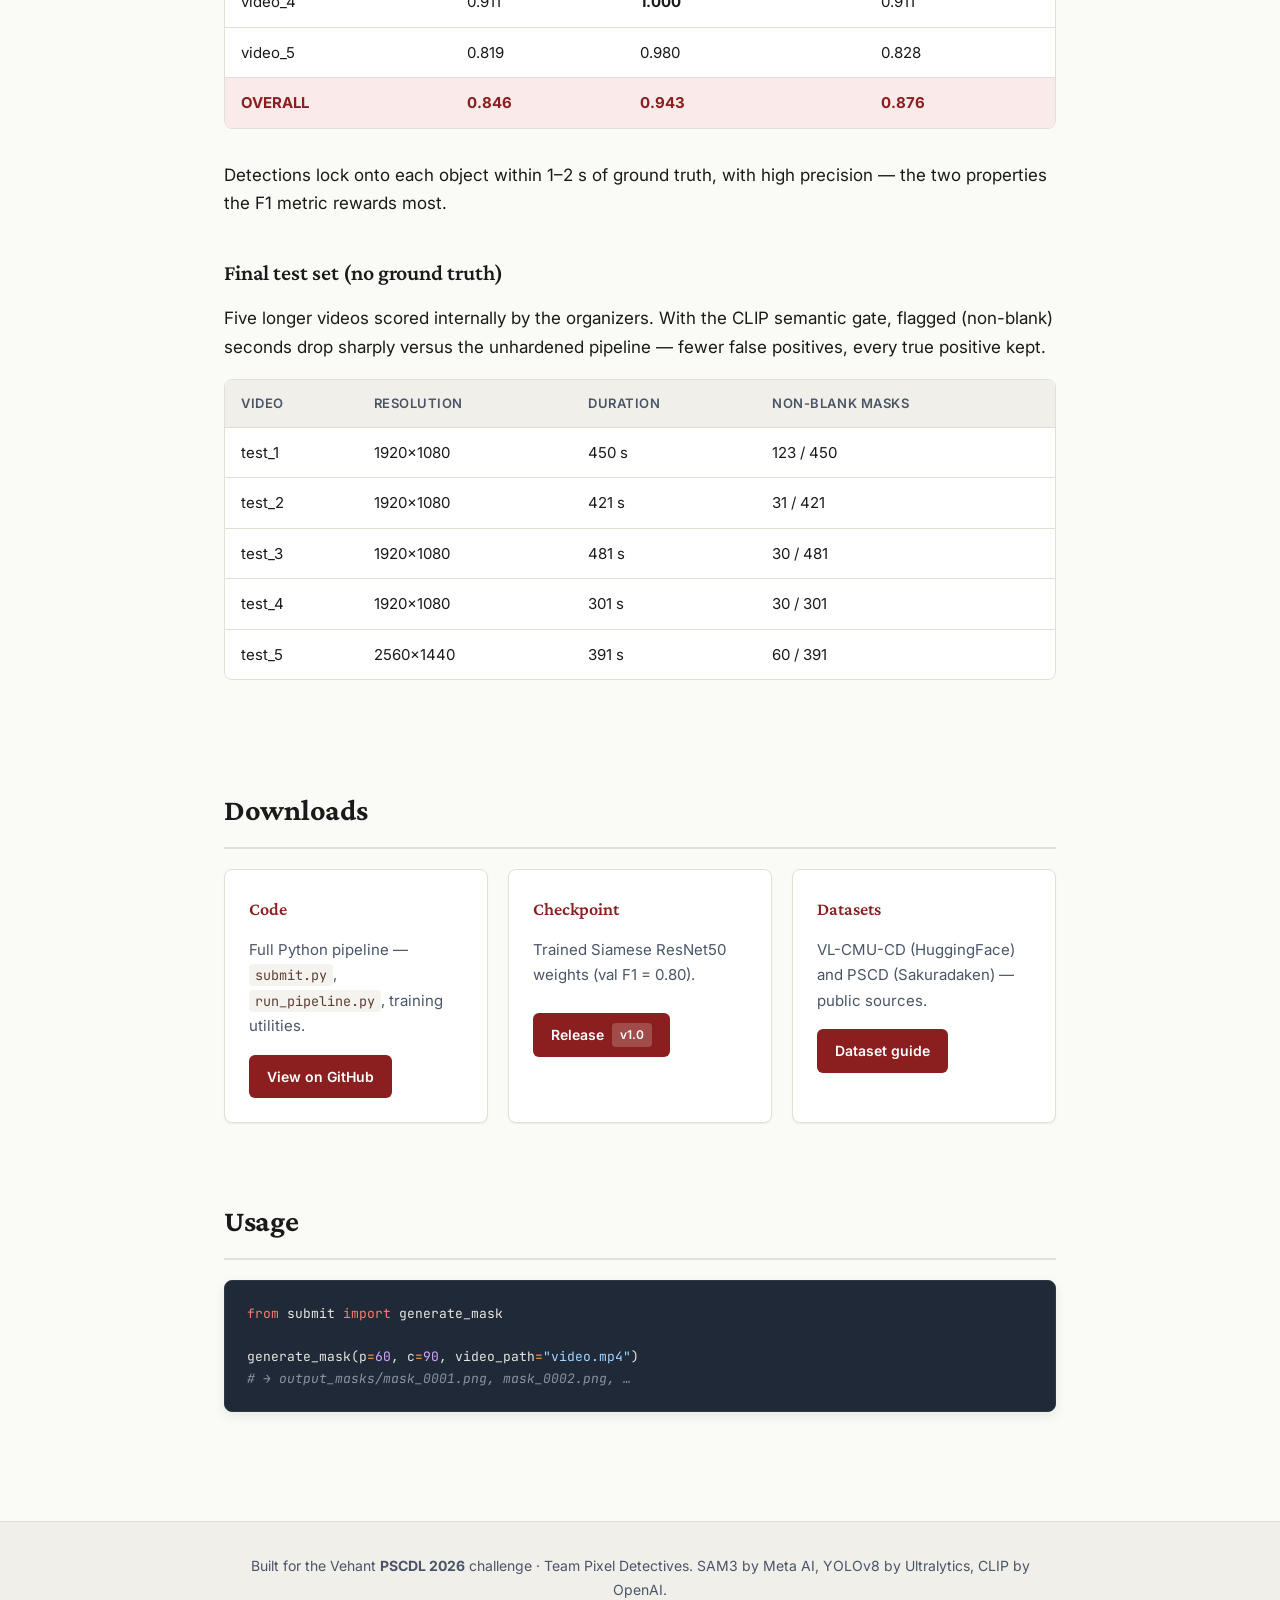
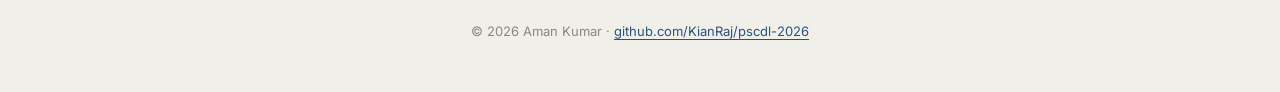
==== commit 71cbe823: "docs: streamline project page, add mask lifecycle demo + train/test result sections" ====
--- a/docs/index.html
+++ b/docs/index.html
@@ -4,7 +4,7 @@
   <meta charset="UTF-8" />
   <meta name="viewport" content="width=device-width, initial-scale=1.0" />
   <title>PSCDL 2026 — Persistent Scene Change Detection</title>
-  <meta name="description" content="A real-time pipeline for persistent scene change detection in fixed-camera surveillance video. Combines a pixel-finite-state machine, trained Siamese ResNet50, YOLOv8 person filter, and SAM3 segmentation." />
+  <meta name="description" content="A real-time pipeline for persistent scene change detection in fixed-camera surveillance video: dual-background PFSM, Siamese ResNet50, YOLOv8 person filter, CLIP semantic gate, and SAM3 segmentation." />
   <link rel="preconnect" href="https://fonts.googleapis.com" />
   <link rel="preconnect" href="https://fonts.gstatic.com" crossorigin />
   <link href="https://fonts.googleapis.com/css2?family=Crimson+Pro:wght@500;600;700&family=Inter:wght@400;500;600&family=JetBrains+Mono:wght@400;500&display=swap" rel="stylesheet" />
@@ -16,28 +16,16 @@
     <div class="container">
       <p class="venue">Vehant Research Labs · PSCDL 2026 Challenge</p>
       <h1>Persistent Scene Change Detection &amp; Localization</h1>
-      <p class="subtitle">Real-time pipeline for fixed-camera surveillance video — detecting abandoned objects, parked vehicles, and debris using a dual-background pixel finite-state machine, trained Siamese network, YOLOv8 person filter, and SAM3 segmentation.</p>
+      <p class="subtitle">A real-time pipeline that flags long-duration encroachments — abandoned objects, parked vehicles, debris — in fixed-camera video, emitting one binary mask per second.</p>
 
-      <div class="authors">
-        <span>Aman Kumar <sup>1</sup></span>
-      </div>
-      <div class="affiliations">
-        <span><sup>1</sup>IIIT Delhi</span>
-      </div>
+      <div class="authors"><span>Aman Kumar <sup>1</sup></span></div>
+      <div class="affiliations"><span><sup>1</sup>IIIT Delhi · Team <strong>Pixel Detectives</strong></span></div>
 
       <nav class="hero-links">
-        <a href="https://github.com/KianRaj/pscdl-2026" target="_blank" rel="noopener">
-          <span class="icon">⌥</span> Code
-        </a>
-        <a href="#downloads">
-          <span class="icon">⬇</span> Checkpoint
-        </a>
-        <a href="#architecture">
-          <span class="icon">◆</span> Method
-        </a>
-        <a href="#results">
-          <span class="icon">▤</span> Results
-        </a>
+        <a href="https://github.com/KianRaj/pscdl-2026" target="_blank" rel="noopener"><span class="icon">⌥</span> Code</a>
+        <a href="#demo"><span class="icon">▶</span> Demo</a>
+        <a href="#architecture"><span class="icon">◆</span> Method</a>
+        <a href="#results"><span class="icon">▤</span> Results</a>
       </nav>
     </div>
   </header>
@@ -45,196 +33,109 @@
   <!-- ── Headline numbers ───────────────────────────────────────────────── -->
   <section class="stats-bar">
     <div class="container">
-      <div class="stat">
-        <div class="stat-value">0.8465</div>
-        <div class="stat-label">Sample-set F1</div>
-      </div>
-      <div class="stat">
-        <div class="stat-value">0.9429</div>
-        <div class="stat-label">Precision</div>
-      </div>
-      <div class="stat">
-        <div class="stat-value">0.8760</div>
-        <div class="stat-label">Recall</div>
-      </div>
-      <div class="stat">
-        <div class="stat-value">5/5</div>
-        <div class="stat-label">Videos detected</div>
-      </div>
+      <div class="stat"><div class="stat-value">0.85</div><div class="stat-label">Sample F1</div></div>
+      <div class="stat"><div class="stat-value">0.94</div><div class="stat-label">Precision</div></div>
+      <div class="stat"><div class="stat-value">5/5</div><div class="stat-label">Videos detected</div></div>
+      <div class="stat"><div class="stat-value">&lt;5 min</div><div class="stat-label">Per video</div></div>
     </div>
   </section>
 
-  <!-- ── Abstract ───────────────────────────────────────────────────────── -->
+  <!-- ── Overview ───────────────────────────────────────────────────────── -->
   <section id="abstract" class="container content">
-    <h2>Abstract</h2>
+    <h2>Overview</h2>
     <p>
-      The PSCDL 2026 challenge asks for pixel-wise change masks for long-duration
-      object encroachments in fixed-camera surveillance video. The task is harder
-      than naive background subtraction: people pass through and stand still, lighting
-      drifts, and objects must be flagged only after persisting for <em>p</em> seconds and
-      forgotten after <em>c</em> seconds. We combine a custom pixel-level
-      finite-state machine on a dual background (long-term median + slow adaptive)
-      with a trained Siamese ResNet50 as a secondary low-contrast signal, a YOLOv8m
-      person filter, motion-stability and recency filters, and SAM3 for precise
-      mask boundaries. The pipeline runs on a single mid-range GPU, processes a
-      5–10 minute video in under five minutes, and achieves <strong>0.8465 overall F1</strong>
-      on the released sample set — with <strong>1.000 precision</strong> on one of the videos.
+      An object is flagged only after it has been continuously present for <em>p</em> seconds,
+      and is dropped once <em>c</em> seconds have passed since it appeared — so each object is
+      masked only inside the window <code>[t₀+p, t₀+c]</code>. We combine a dual-background
+      pixel finite-state machine with a trained Siamese network, a YOLOv8 person filter, a
+      CLIP semantic gate that rejects static infrastructure, and SAM3 for tight mask
+      boundaries. Generic in <code>(p, c)</code>, real-time on a single GPU.
     </p>
+  </section>
+
+  <!-- ── Demo ───────────────────────────────────────────────────────────── -->
+  <section id="demo" class="container content">
+    <h2>How a mask behaves</h2>
+    <figure class="arch-figure">
+      <img src="assets/mask_demo.gif" alt="Animated schematic: an object appears, is counted for p seconds, then a white per-second mask switches on for the persistence window and switches off after the cooldown." />
+      <figcaption>Schematic of the per-second mask lifecycle: blank during the baseline, <strong>white only inside</strong> <code>[t₀+p, t₀+c]</code>, blank again after the object is absorbed into the background. (Illustration — not challenge data.)</figcaption>
+    </figure>
   </section>
 
   <!-- ── Architecture ───────────────────────────────────────────────────── -->
   <section id="architecture" class="container content">
     <h2>Architecture</h2>
-    <p>The pipeline takes a single video and a pair of parameters <code>(p, c)</code> and emits one binary mask per second.</p>
-
     <figure class="arch-figure">
-      <img src="assets/architecture.svg" alt="PSCDL 2026 pipeline architecture: video → dual-background PFSM (with Siamese OR-signal) → 6-stage filter cascade → SAM3 segmentation → per-second masks" />
-      <figcaption>The pipeline takes a single video and dynamic <code>(p, c)</code> parameters and emits one binary mask per second.</figcaption>
+      <img src="assets/architecture.svg" alt="PSCDL 2026 pipeline: video → dual-background PFSM (with Siamese OR-signal) → filter cascade + CLIP gate → SAM3 segmentation → per-second masks" />
     </figure>
-  </section>
-
-  <!-- ── Pipeline components ───────────────────────────────────────────── -->
-  <section class="container content">
-    <h2>Pipeline components</h2>
     <div class="component-grid">
-      <div class="card">
-        <h3>Dual-Background PFSM</h3>
-        <p>A static median background (first 15&nbsp;s) plus a slow adaptive running average. A pixel is "changed" only when it differs from <em>both</em> &mdash; gradual lighting drift gets absorbed by the EMA, while a real new object differs from both.</p>
-      </div>
-      <div class="card">
-        <h3>Siamese ResNet50</h3>
-        <p>Trained on VL-CMU-CD + PSCD (4&nbsp;425 pairs, val F1&nbsp;=&nbsp;0.7989). Provides a learned change signal that catches low-contrast objects that fall below frame-diff thresholds.</p>
-      </div>
-      <div class="card">
-        <h3>YOLOv8m person filter</h3>
-        <p>Detects people every frame. Blobs whose area is &gt; 55% covered by a person bbox are rejected &mdash; eliminates stationary-person false positives without GT supervision.</p>
-      </div>
-      <div class="card">
-        <h3>Motion-stability filter</h3>
-        <p>True abandoned objects show &lt; 2 px frame-to-frame change. Standing people breathe and shift (3&ndash;6 px). The 6&nbsp;px threshold cleanly separates them.</p>
-      </div>
-      <div class="card">
-        <h3>Recency filter</h3>
-        <p>A blob's <code>newly_pct</code> &mdash; the fraction of its pixels with <code>hit_count</code> just above <em>P</em> &mdash; must exceed 30%. Long-standing scene artifacts have <code>hit_count</code> ≫ <em>P</em> and fail this test.</p>
-      </div>
-      <div class="card">
-        <h3>SAM3 segmentation</h3>
-        <p>Meta's <code>facebook/sam3</code> with a size-aware text prompt and the hit-region centroid as the seed point. Margin-expanded bbox lets SAM3 capture the whole object even when only one part is initially detected.</p>
-      </div>
+      <div class="card"><h3>Dual-Background PFSM</h3><p>Static median + slow adaptive background; a pixel counts as changed only when it differs from <em>both</em>, so lighting drift is absorbed but real objects persist.</p></div>
+      <div class="card"><h3>Siamese ResNet50</h3><p>Trained on VL-CMU-CD + PSCD (val F1 = 0.80); a learned signal for low-contrast objects that frame-diff misses.</p></div>
+      <div class="card"><h3>Filter cascade</h3><p>Arrival-time, recency, motion-stability, YOLOv8 person, and spatial-cooldown filters — each removes a distinct false-positive mode.</p></div>
+      <div class="card"><h3>CLIP semantic gate</h3><p>Each candidate blob is classified as <em>encroachment object</em> vs <em>fixed infrastructure</em> (pole / signboard / banner) and infrastructure is rejected — scene-agnostic, so it generalizes.</p></div>
+      <div class="card"><h3>SAM3 segmentation</h3><p>Meta <code>facebook/sam3</code> with a size-aware prompt and the hit-region centroid as the seed, for tight object-shaped masks.</p></div>
+      <div class="card"><h3>Generic (p, c)</h3><p>Both parameters flow through the whole pipeline — no hard-coded constants, so blind evaluation can change them freely.</p></div>
     </div>
   </section>
 
   <!-- ── Results ────────────────────────────────────────────────────────── -->
   <section id="results" class="container content">
-    <h2>Results — Sample set (with ground truth)</h2>
-    <p>Five development videos released with per-interval ground-truth masks. Overall pipeline F1 is <strong>0.8465</strong> with 0.9429 precision &mdash; close to the "do-nothing" baseline of 0.80 even before subtracting that and adding real detections on top.</p>
-
+    <h2>Results — sample set (with ground truth)</h2>
     <div class="table-wrap">
       <table>
-        <thead>
-          <tr><th>Video</th><th>F1</th><th>Precision</th><th>Recall</th><th>Notes</th></tr>
-        </thead>
+        <thead><tr><th>Video</th><th>F1</th><th>Precision</th><th>Recall</th></tr></thead>
         <tbody>
-          <tr><td>video_1</td><td>0.8701</td><td>0.8936</td><td>0.8662</td><td>Two trolley bags, busy scene</td></tr>
-          <tr><td>video_2</td><td>0.6667</td><td>0.8864</td><td>0.7803</td><td>Tiny bag arrives early (t=23s)</td></tr>
-          <tr><td>video_3</td><td>0.9651</td><td>0.9550</td><td>0.9943</td><td>Motorcycle &mdash; clean detection</td></tr>
-          <tr><td>video_4</td><td>0.9112</td><td><strong>1.0000</strong></td><td>0.9112</td><td>Perfect precision on the thela</td></tr>
-          <tr><td>video_5</td><td>0.8192</td><td>0.9797</td><td>0.8278</td><td>Five objects, complex timing</td></tr>
-          <tr class="overall"><td><strong>OVERALL</strong></td><td><strong>0.8465</strong></td><td><strong>0.9429</strong></td><td><strong>0.8760</strong></td><td>F1 fix + tight filter stack</td></tr>
+          <tr><td>video_1</td><td>0.870</td><td>0.894</td><td>0.866</td></tr>
+          <tr><td>video_2</td><td>0.667</td><td>0.886</td><td>0.780</td></tr>
+          <tr><td>video_3</td><td>0.965</td><td>0.955</td><td>0.994</td></tr>
+          <tr><td>video_4</td><td>0.911</td><td><strong>1.000</strong></td><td>0.911</td></tr>
+          <tr><td>video_5</td><td>0.819</td><td>0.980</td><td>0.828</td></tr>
+          <tr class="overall"><td><strong>OVERALL</strong></td><td><strong>0.846</strong></td><td><strong>0.943</strong></td><td><strong>0.876</strong></td></tr>
         </tbody>
       </table>
     </div>
+    <p>Detections lock onto each object within 1–2 s of ground truth, with high precision — the two properties the F1 metric rewards most.</p>
 
-    <h3>Test set (no ground truth)</h3>
-    <p>Five longer test videos. Detection counts are consistent with active-window proportions, and detection start times align with the arrival-time filter (<code>t&nbsp;≥&nbsp;bg + 5 + p&nbsp;=&nbsp;80&nbsp;s</code>).</p>
-
+    <h3>Final test set (no ground truth)</h3>
+    <p>Five longer videos scored internally by the organizers. With the CLIP semantic gate, flagged (non-blank) seconds drop sharply versus the unhardened pipeline — fewer false positives, every true positive kept.</p>
     <div class="table-wrap">
       <table>
-        <thead>
-          <tr><th>Video</th><th>Resolution</th><th>Duration</th><th>Non-blank masks</th><th>Detection range</th></tr>
-        </thead>
+        <thead><tr><th>Video</th><th>Resolution</th><th>Duration</th><th>Non-blank masks</th></tr></thead>
         <tbody>
-          <tr><td>test_1</td><td>1920×1080 @ 25fps</td><td>449 s</td><td>163 / 450</td><td>81 &mdash; 413 s</td></tr>
-          <tr><td>test_2</td><td>1920×1080 @ 10fps</td><td>420 s</td><td>102 / 421</td><td>82 &mdash; 240 s</td></tr>
-          <tr><td>test_3</td><td>1920×1080 @ 10fps</td><td>480 s</td><td>76 / 481</td><td>173 &mdash; 478 s</td></tr>
-          <tr><td>test_4</td><td>1920×1080 @ 20fps</td><td>300 s</td><td>60 / 301</td><td>87 &mdash; 293 s</td></tr>
-          <tr><td>test_5</td><td>2560×1440 @ 30fps</td><td>390 s</td><td>156 / 391</td><td>87 &mdash; 337 s</td></tr>
+          <tr><td>test_1</td><td>1920×1080</td><td>450 s</td><td>123 / 450</td></tr>
+          <tr><td>test_2</td><td>1920×1080</td><td>421 s</td><td>31 / 421</td></tr>
+          <tr><td>test_3</td><td>1920×1080</td><td>481 s</td><td>30 / 481</td></tr>
+          <tr><td>test_4</td><td>1920×1080</td><td>301 s</td><td>30 / 301</td></tr>
+          <tr><td>test_5</td><td>2560×1440</td><td>391 s</td><td>60 / 391</td></tr>
         </tbody>
       </table>
     </div>
-  </section>
-
-  <!-- ── Pipeline-evolution story ───────────────────────────────────────── -->
-  <section class="container content">
-    <h2>From F1 = 0.06 to F1 = 0.85 &mdash; key fixes</h2>
-    <p>The pipeline went through many iterations. The biggest gains came from a few specific bug fixes:</p>
-    <ol class="changelog">
-      <li><strong>The F1 metric bug</strong> &mdash; <code>compute_f1</code> returned 0 when both prediction and GT were blank instead of 1. Most of every video is blank intervals; the bug erased ~80% of our score. <em>Single change: +0.71 F1</em>.</li>
-      <li><strong>Background-window fix</strong> &mdash; we were building the median background from the first 100&nbsp;seconds. The bag in video_1 arrives at t=28&nbsp;s, so 72% of background frames already contained it. Cutting to first 15&nbsp;s fixes this.</li>
-      <li><strong>MOG2 → PFSM</strong> &mdash; OpenCV's MOG2 absorbs stationary objects into the background within ~30 seconds, which is the <em>opposite</em> of what we want for persistent-change detection.</li>
-      <li><strong>Replaced ByteTrack with a centroid tracker</strong> &mdash; ByteTrack's <code>min_hits = 3</code> requires three <em>consecutive</em> detections. In busy scenes, one person walking past breaks the streak and delays detection by 30+ seconds.</li>
-      <li><strong>Double-P timing fix</strong> &mdash; previously the persistence counter and the state-machine both waited <em>P</em> seconds, pushing active windows 2×P seconds late.</li>
-      <li><strong>Six-stage filter cascade</strong> &mdash; arrival-time, recency, motion-stability, YOLOv8 person, spatial cooldown, upper-frame centroid &mdash; each addresses a different false-positive mode discovered through visual inspection.</li>
-    </ol>
-    <p>Every edit is documented in the <a href="https://github.com/KianRaj/pscdl-2026#pipeline-evolution-changelog" target="_blank" rel="noopener">repository README changelog</a>.</p>
   </section>
 
   <!-- ── Downloads ──────────────────────────────────────────────────────── -->
   <section id="downloads" class="container content">
     <h2>Downloads</h2>
     <div class="download-grid">
-      <div class="download-card">
-        <h3>Code</h3>
-        <p>Full Python pipeline (~30 KB) &mdash; <code>submit.py</code>, <code>run_pipeline.py</code>, training utilities, and the Jupyter walk-through.</p>
-        <a class="btn" href="https://github.com/KianRaj/pscdl-2026" target="_blank" rel="noopener">View on GitHub</a>
-      </div>
-      <div class="download-card">
-        <h3>Siamese checkpoint</h3>
-        <p>Trained ResNet50 weights (95 MB) &mdash; val F1 = 0.7989 on PSCD + VL-CMU-CD validation pairs.</p>
-        <a class="btn" href="https://github.com/KianRaj/pscdl-2026/releases/latest" target="_blank" rel="noopener">Download <span class="release-tag">v1.0</span></a>
-      </div>
-      <div class="download-card">
-        <h3>Datasets</h3>
-        <p>VL-CMU-CD on Hugging Face; PSCD via Sakuradaken; PSCDL 2026 sample/test sets directly from Vehant Research.</p>
-        <a class="btn" href="https://github.com/KianRaj/pscdl-2026#datasets--download--layout" target="_blank" rel="noopener">Dataset guide</a>
-      </div>
+      <div class="download-card"><h3>Code</h3><p>Full Python pipeline — <code>submit.py</code>, <code>run_pipeline.py</code>, training utilities.</p><a class="btn" href="https://github.com/KianRaj/pscdl-2026" target="_blank" rel="noopener">View on GitHub</a></div>
+      <div class="download-card"><h3>Checkpoint</h3><p>Trained Siamese ResNet50 weights (val F1 = 0.80).</p><a class="btn" href="https://github.com/KianRaj/pscdl-2026/releases/latest" target="_blank" rel="noopener">Release <span class="release-tag">v1.0</span></a></div>
+      <div class="download-card"><h3>Datasets</h3><p>VL-CMU-CD (HuggingFace) and PSCD (Sakuradaken) — public sources.</p><a class="btn" href="https://github.com/KianRaj/pscdl-2026#datasets" target="_blank" rel="noopener">Dataset guide</a></div>
     </div>
   </section>
 
   <!-- ── API ───────────────────────────────────────────────────────────── -->
   <section class="container content">
     <h2>Usage</h2>
-    <p>The challenge entry point is a single function with the required signature:</p>
     <pre class="code-block">
 <span class="kw">from</span> submit <span class="kw">import</span> generate_mask
 
-generate_mask(
-    p<span class="op">=</span><span class="num">60</span>,                              <span class="cm"># persistence threshold (seconds)</span>
-    c<span class="op">=</span><span class="num">90</span>,                              <span class="cm"># cooldown period (seconds)</span>
-    video_path<span class="op">=</span><span class="str">"path/to/video.mp4"</span>,
-    output_dir<span class="op">=</span><span class="str">"output_masks"</span>          <span class="cm"># mask_0001.png, mask_0002.png, …</span>
-)</pre>
-    <p>Both <code>p</code> and <code>c</code> flow through the entire pipeline &mdash; no hard-coded constants. The blind-evaluation team can change them at will.</p>
-  </section>
-
-  <!-- ── Citation ───────────────────────────────────────────────────────── -->
-  <section class="container content">
-    <h2>Citation</h2>
-    <pre class="code-block">
-@misc{kumar2026pscdl,
-  author = {Kumar, Aman},
-  title  = {PSCDL 2026: Persistent Scene Change Detection &amp; Localization},
-  year   = {2026},
-  howpublished = {\url{https://github.com/KianRaj/pscdl-2026}},
-}</pre>
+generate_mask(p<span class="op">=</span><span class="num">60</span>, c<span class="op">=</span><span class="num">90</span>, video_path<span class="op">=</span><span class="str">"video.mp4"</span>)
+<span class="cm"># → output_masks/mask_0001.png, mask_0002.png, …</span></pre>
   </section>
 
   <!-- ── Footer ─────────────────────────────────────────────────────────── -->
   <footer>
     <div class="container">
-      <p>
-        Built for the Vehant <strong>PSCDL 2026</strong> challenge. SAM3 by Meta AI Research, YOLOv8 by Ultralytics. Page layout inspired by <a href="https://chumsy0725.github.io/GS-DIFF/" target="_blank" rel="noopener">GS-DIFF</a>.
-      </p>
+      <p>Built for the Vehant <strong>PSCDL 2026</strong> challenge · Team Pixel Detectives. SAM3 by Meta AI, YOLOv8 by Ultralytics, CLIP by OpenAI.</p>
       <p class="muted">&copy; 2026 Aman Kumar &middot; <a href="https://github.com/KianRaj/pscdl-2026" target="_blank" rel="noopener">github.com/KianRaj/pscdl-2026</a></p>
     </div>
   </footer>
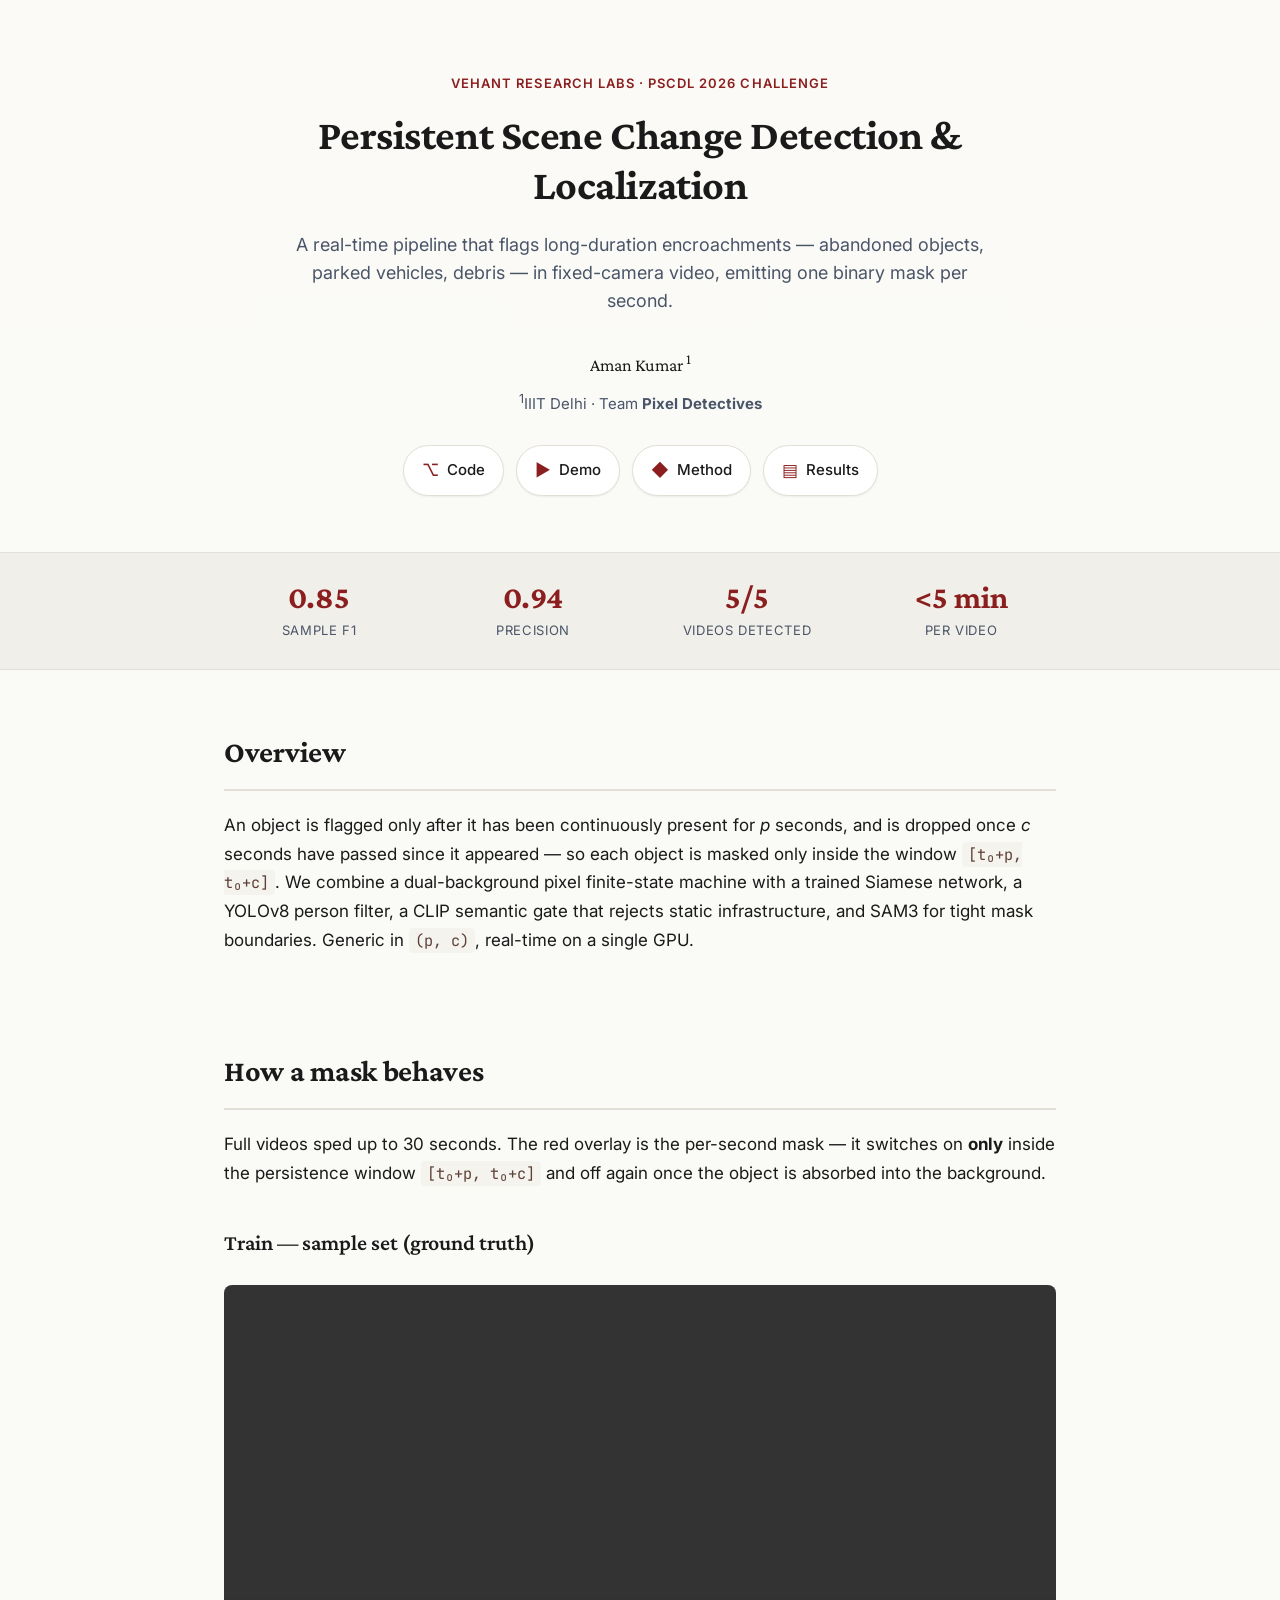
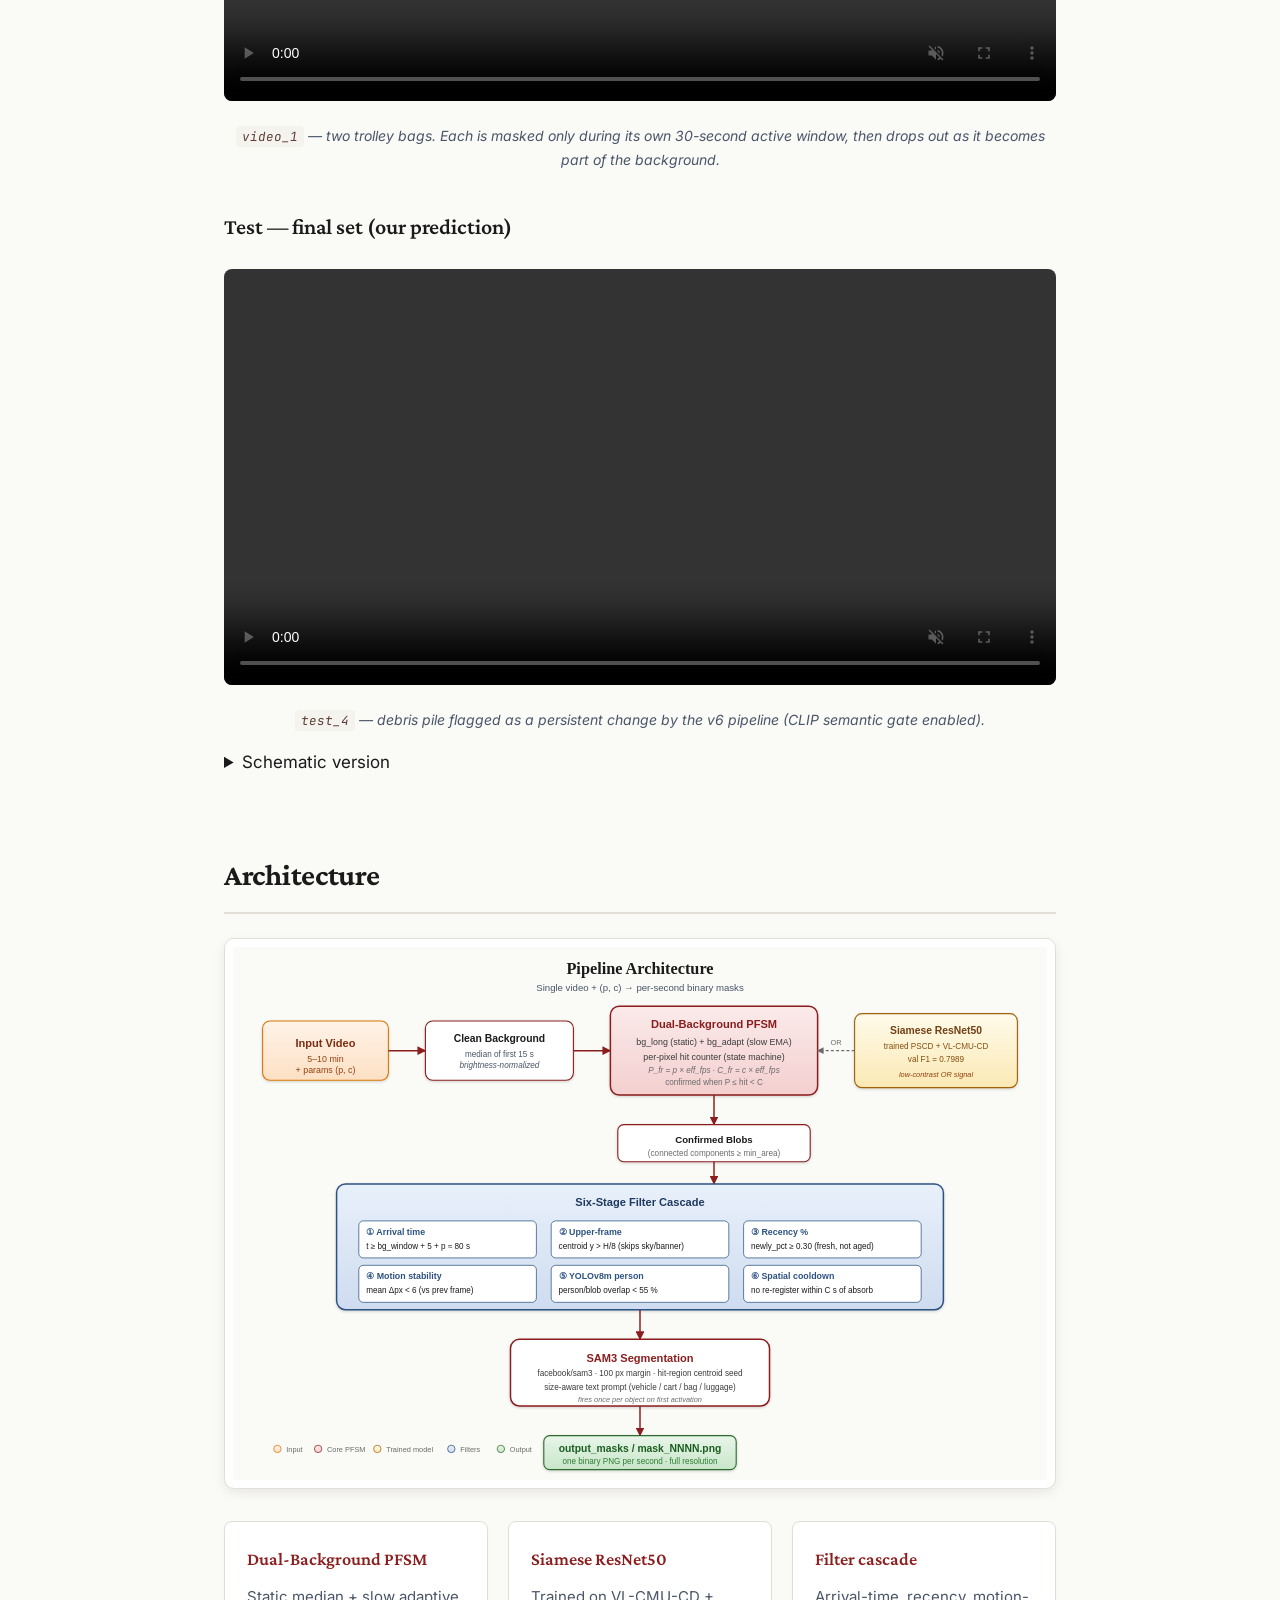
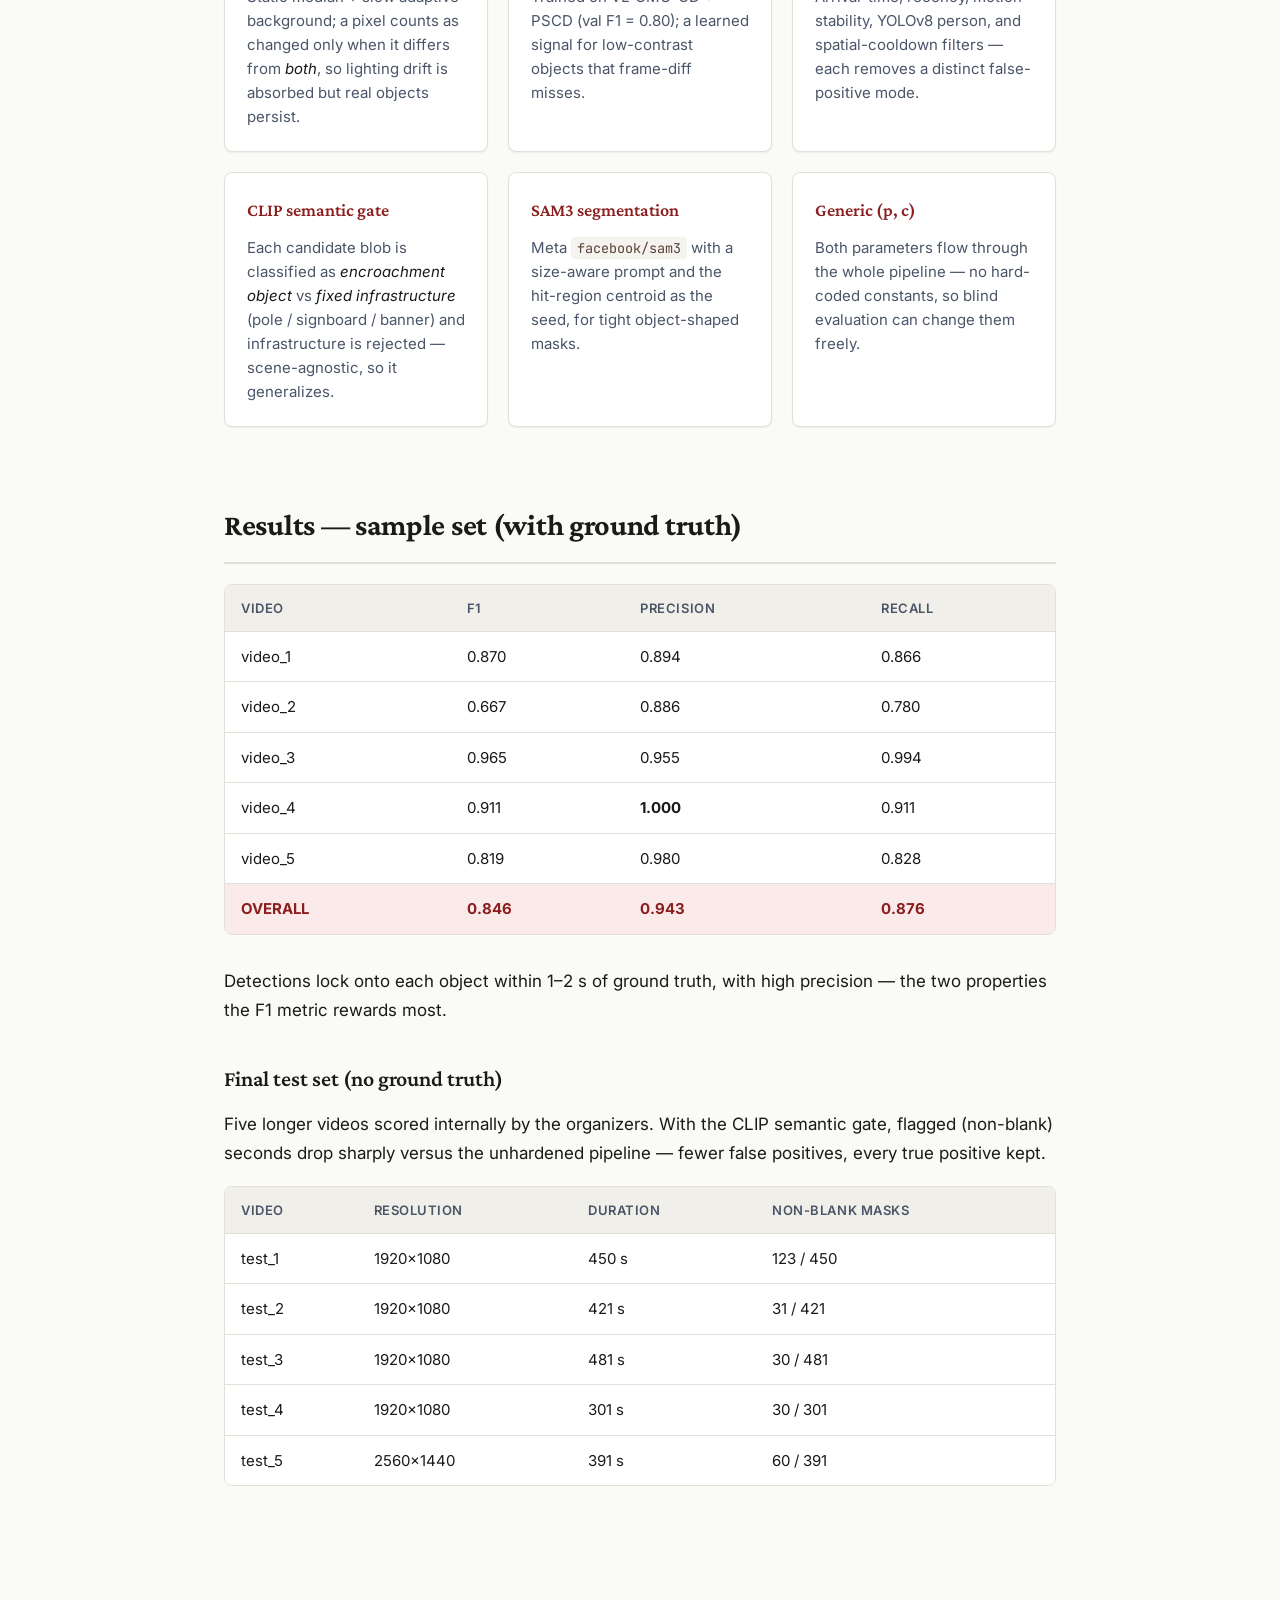
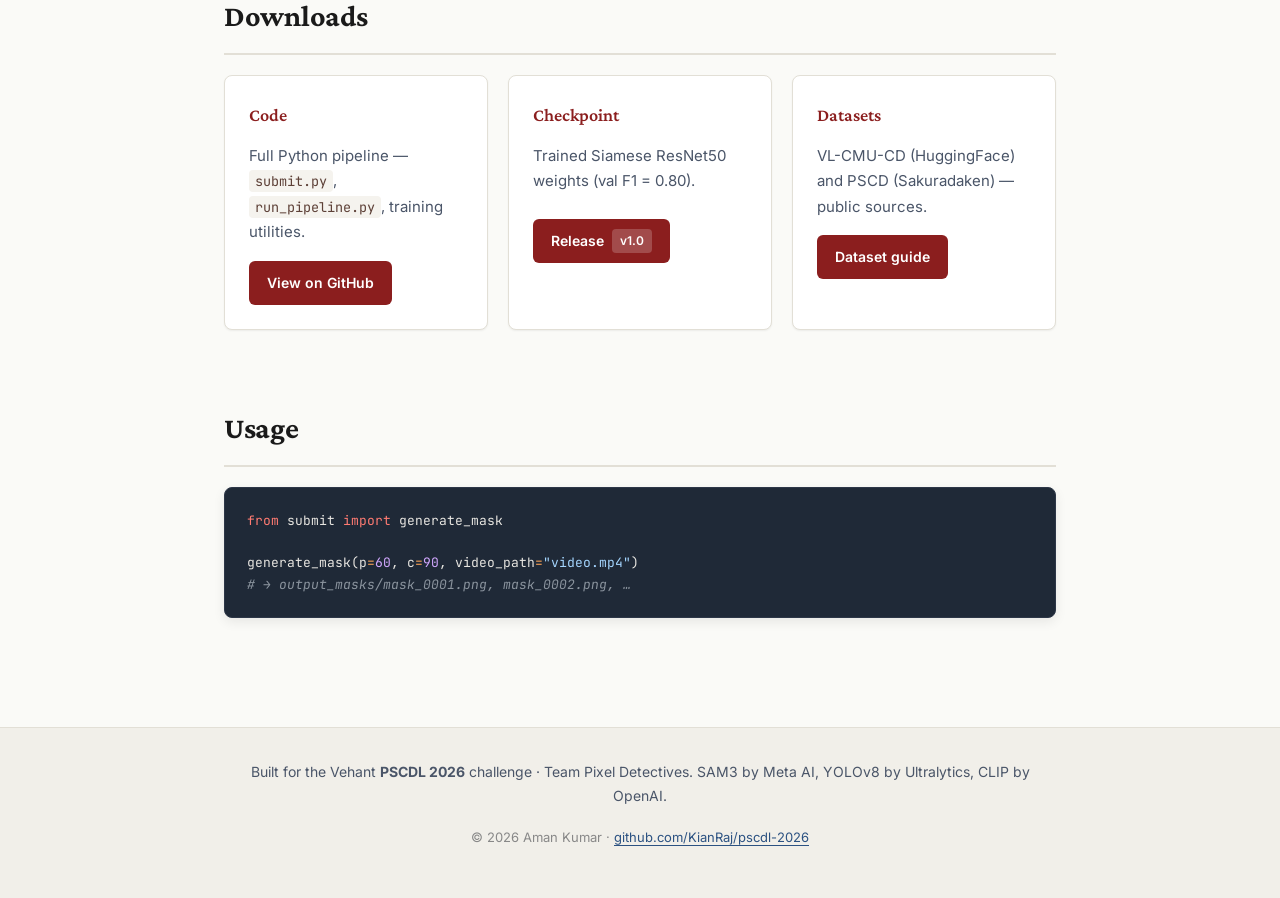
==== commit e724da06: "docs: add real sped-up train/test mask-overlay demo videos to How-a-mask-behaves" ====
--- a/docs/index.html
+++ b/docs/index.html
@@ -56,10 +56,27 @@
   <!-- ── Demo ───────────────────────────────────────────────────────────── -->
   <section id="demo" class="container content">
     <h2>How a mask behaves</h2>
+    <p>Full videos sped up to 30 seconds. The red overlay is the per-second mask — it switches on <strong>only</strong> inside the persistence window <code>[t₀+p, t₀+c]</code> and off again once the object is absorbed into the background.</p>
+
+    <h3>Train — sample set (ground truth)</h3>
     <figure class="arch-figure">
-      <img src="assets/mask_demo.gif" alt="Animated schematic: an object appears, is counted for p seconds, then a white per-second mask switches on for the persistence window and switches off after the cooldown." />
-      <figcaption>Schematic of the per-second mask lifecycle: blank during the baseline, <strong>white only inside</strong> <code>[t₀+p, t₀+c]</code>, blank again after the object is absorbed into the background. (Illustration — not challenge data.)</figcaption>
+      <video src="assets/demo/train_demo.mp4" autoplay muted loop playsinline controls preload="metadata" style="width:100%;border-radius:8px;"></video>
+      <figcaption><code>video_1</code> — two trolley bags. Each is masked only during its own 30-second active window, then drops out as it becomes part of the background.</figcaption>
     </figure>
+
+    <h3>Test — final set (our prediction)</h3>
+    <figure class="arch-figure">
+      <video src="assets/demo/test_demo.mp4" autoplay muted loop playsinline controls preload="metadata" style="width:100%;border-radius:8px;"></video>
+      <figcaption><code>test_4</code> — debris pile flagged as a persistent change by the v6 pipeline (CLIP semantic gate enabled).</figcaption>
+    </figure>
+
+    <details style="margin-top:1rem;">
+      <summary style="cursor:pointer;">Schematic version</summary>
+      <figure class="arch-figure">
+        <img src="assets/mask_demo.gif" alt="Schematic of the per-second mask lifecycle." />
+        <figcaption>Idealised mask lifecycle (illustration — not challenge data).</figcaption>
+      </figure>
+    </details>
   </section>
 
   <!-- ── Architecture ───────────────────────────────────────────────────── -->
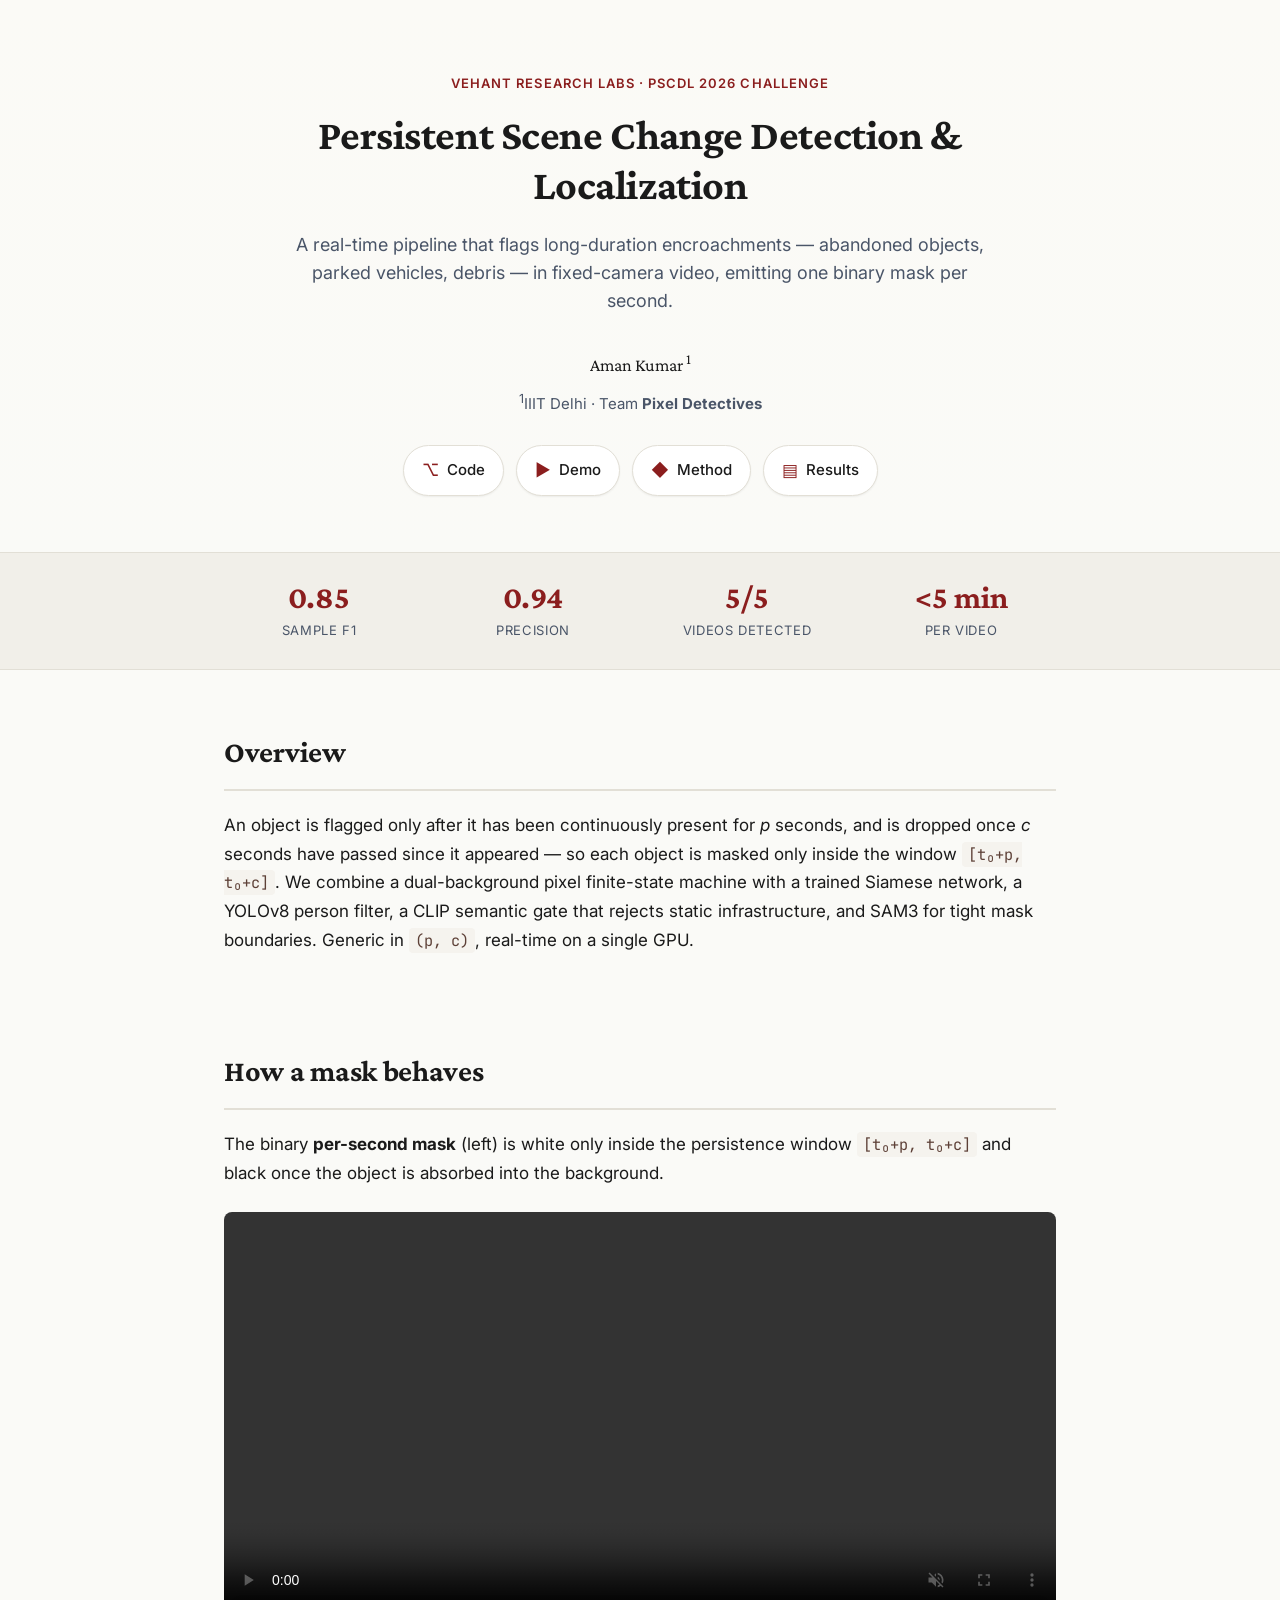
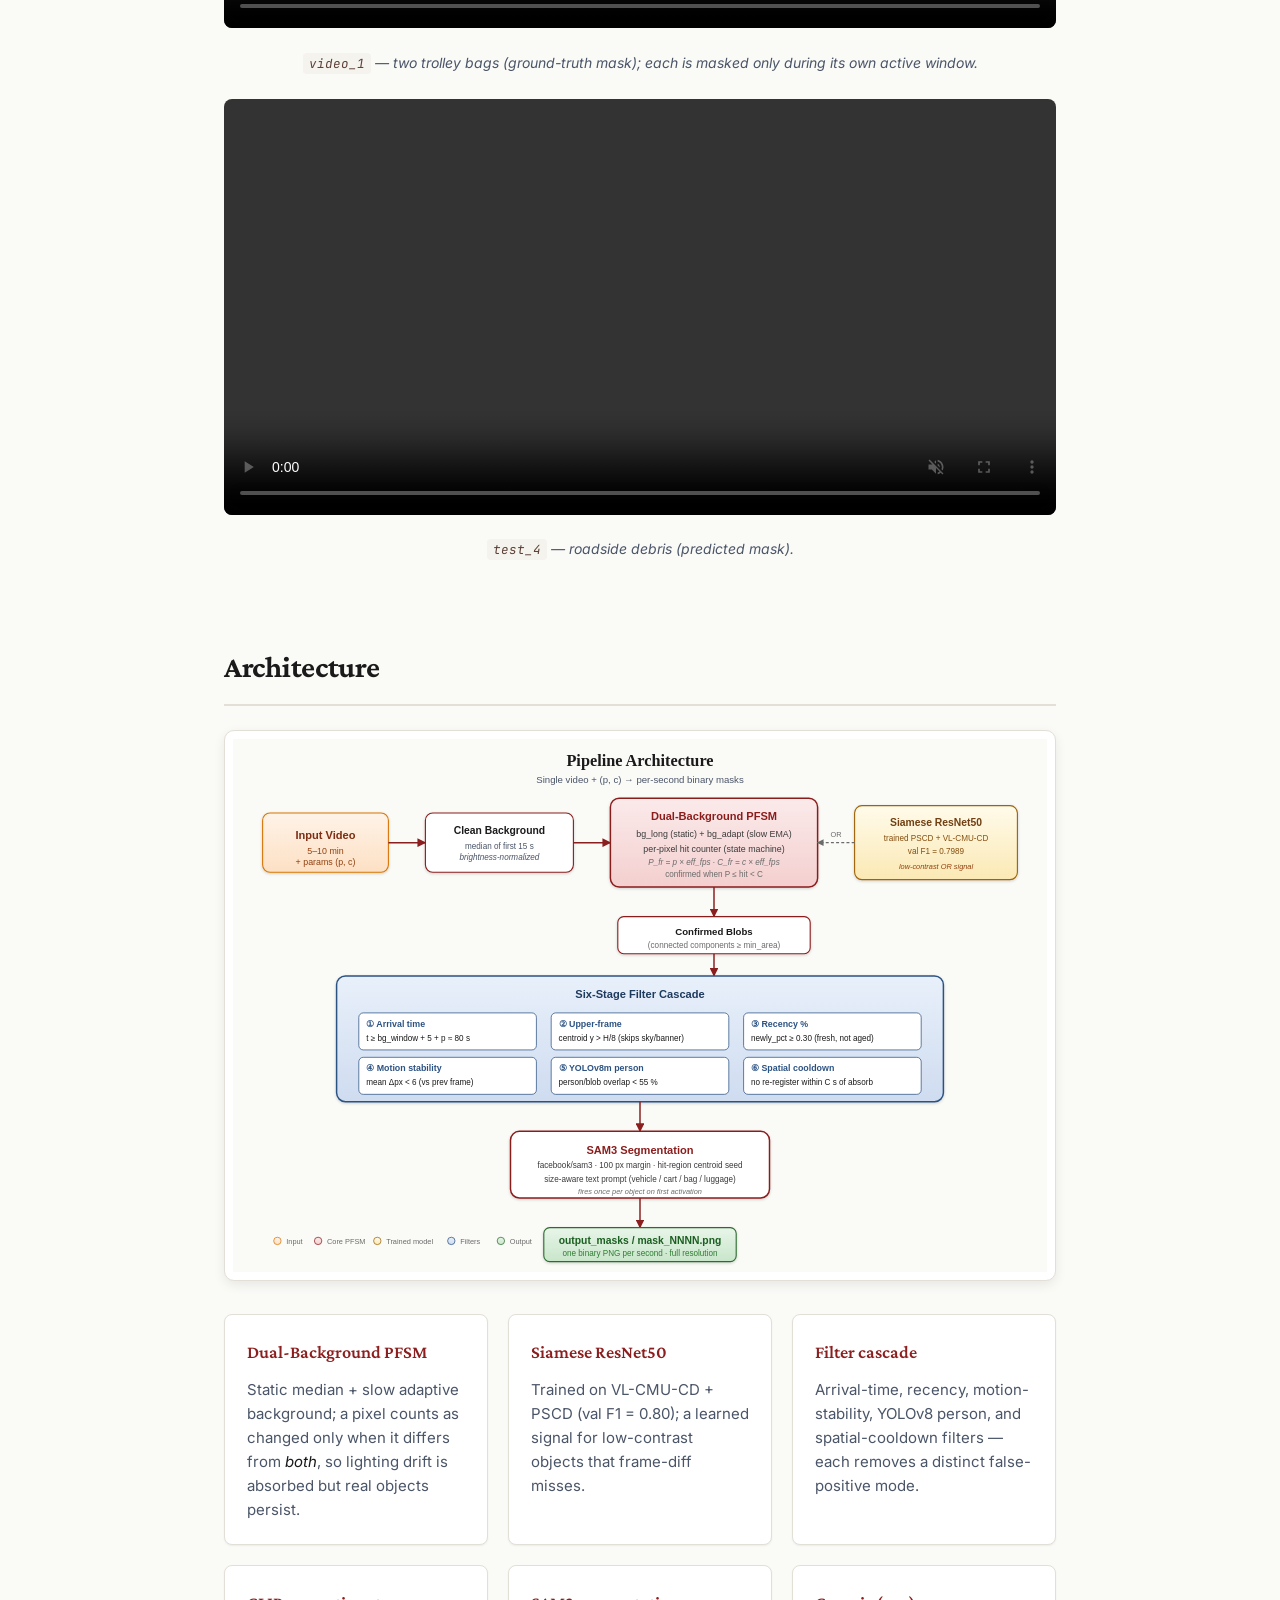
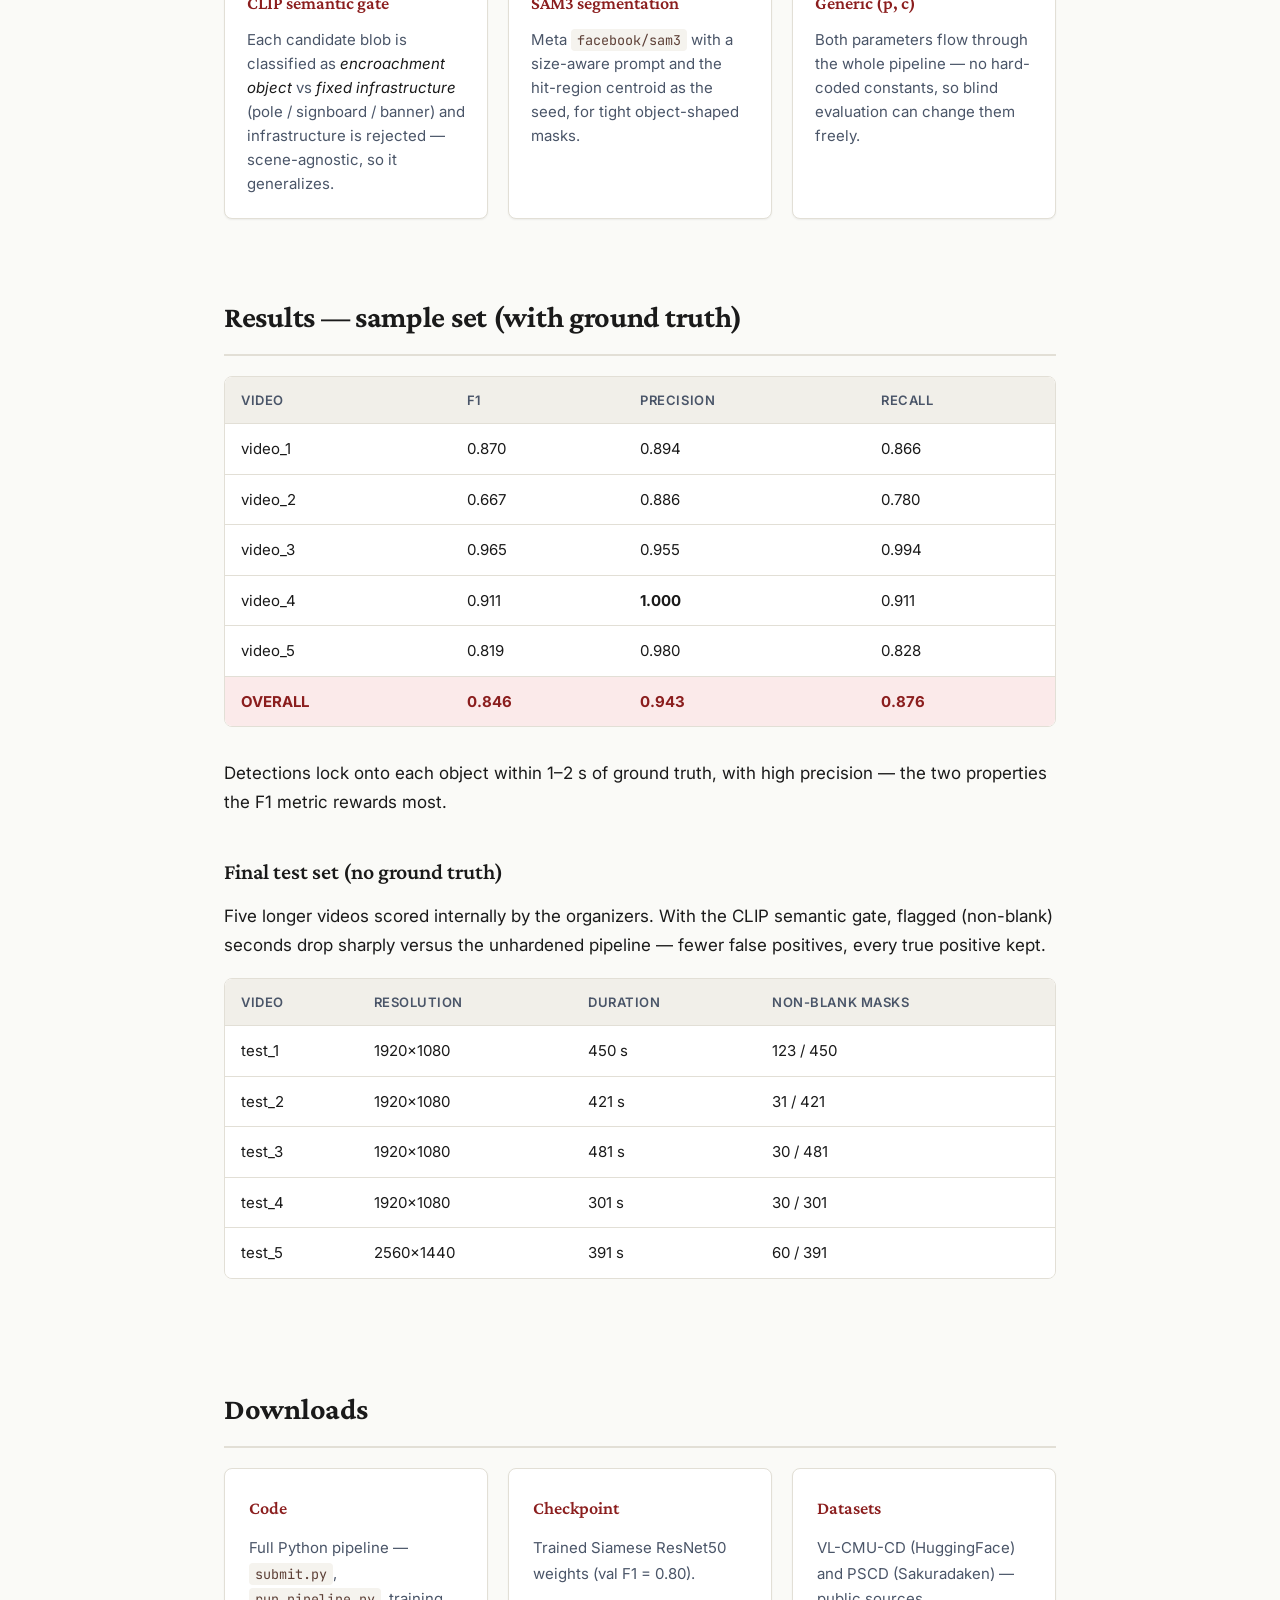
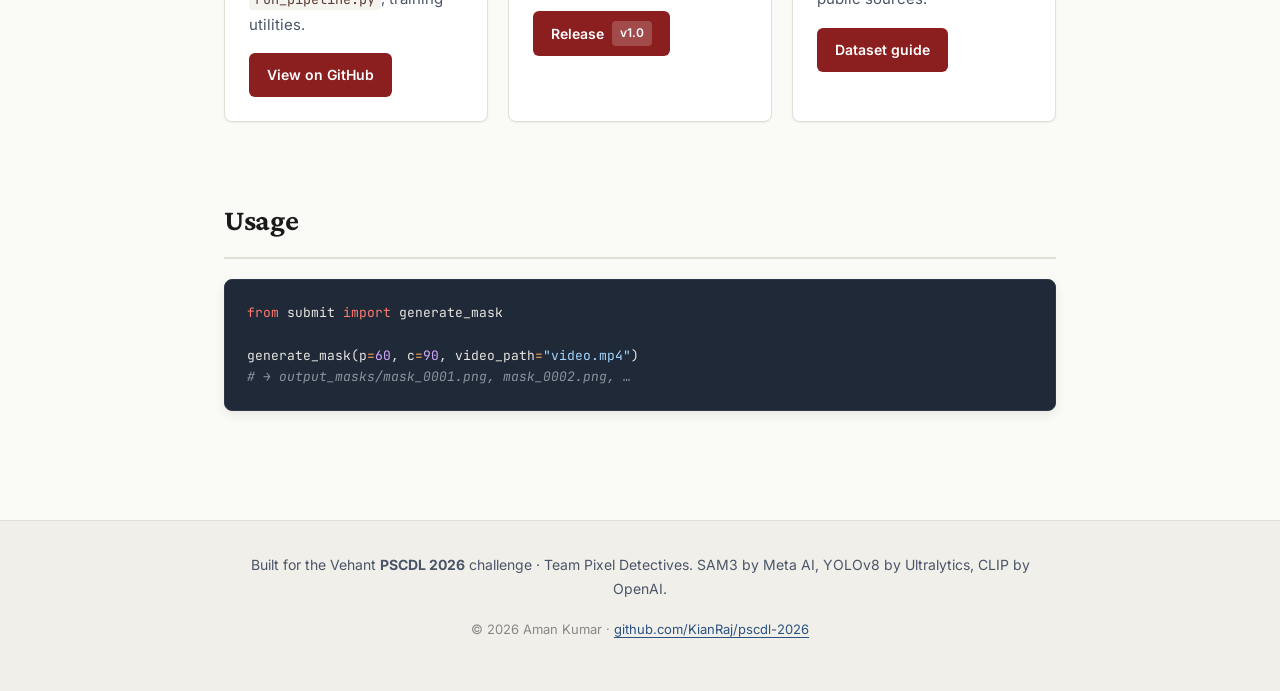
==== commit d9858dd5: "docs: side-by-side per-second mask + footage demos; drop schematic and intro line" ====
--- a/docs/index.html
+++ b/docs/index.html
@@ -56,27 +56,17 @@
   <!-- ── Demo ───────────────────────────────────────────────────────────── -->
   <section id="demo" class="container content">
     <h2>How a mask behaves</h2>
-    <p>Full videos sped up to 30 seconds. The red overlay is the per-second mask — it switches on <strong>only</strong> inside the persistence window <code>[t₀+p, t₀+c]</code> and off again once the object is absorbed into the background.</p>
+    <p>The binary <strong>per-second mask</strong> (left) is white only inside the persistence window <code>[t₀+p, t₀+c]</code> and black once the object is absorbed into the background.</p>
 
-    <h3>Train — sample set (ground truth)</h3>
     <figure class="arch-figure">
       <video src="assets/demo/train_demo.mp4" autoplay muted loop playsinline controls preload="metadata" style="width:100%;border-radius:8px;"></video>
-      <figcaption><code>video_1</code> — two trolley bags. Each is masked only during its own 30-second active window, then drops out as it becomes part of the background.</figcaption>
+      <figcaption><code>video_1</code> — two trolley bags (ground-truth mask); each is masked only during its own active window.</figcaption>
     </figure>
 
-    <h3>Test — final set (our prediction)</h3>
     <figure class="arch-figure">
       <video src="assets/demo/test_demo.mp4" autoplay muted loop playsinline controls preload="metadata" style="width:100%;border-radius:8px;"></video>
-      <figcaption><code>test_4</code> — debris pile flagged as a persistent change by the v6 pipeline (CLIP semantic gate enabled).</figcaption>
+      <figcaption><code>test_4</code> — roadside debris (predicted mask).</figcaption>
     </figure>
-
-    <details style="margin-top:1rem;">
-      <summary style="cursor:pointer;">Schematic version</summary>
-      <figure class="arch-figure">
-        <img src="assets/mask_demo.gif" alt="Schematic of the per-second mask lifecycle." />
-        <figcaption>Idealised mask lifecycle (illustration — not challenge data).</figcaption>
-      </figure>
-    </details>
   </section>
 
   <!-- ── Architecture ───────────────────────────────────────────────────── -->
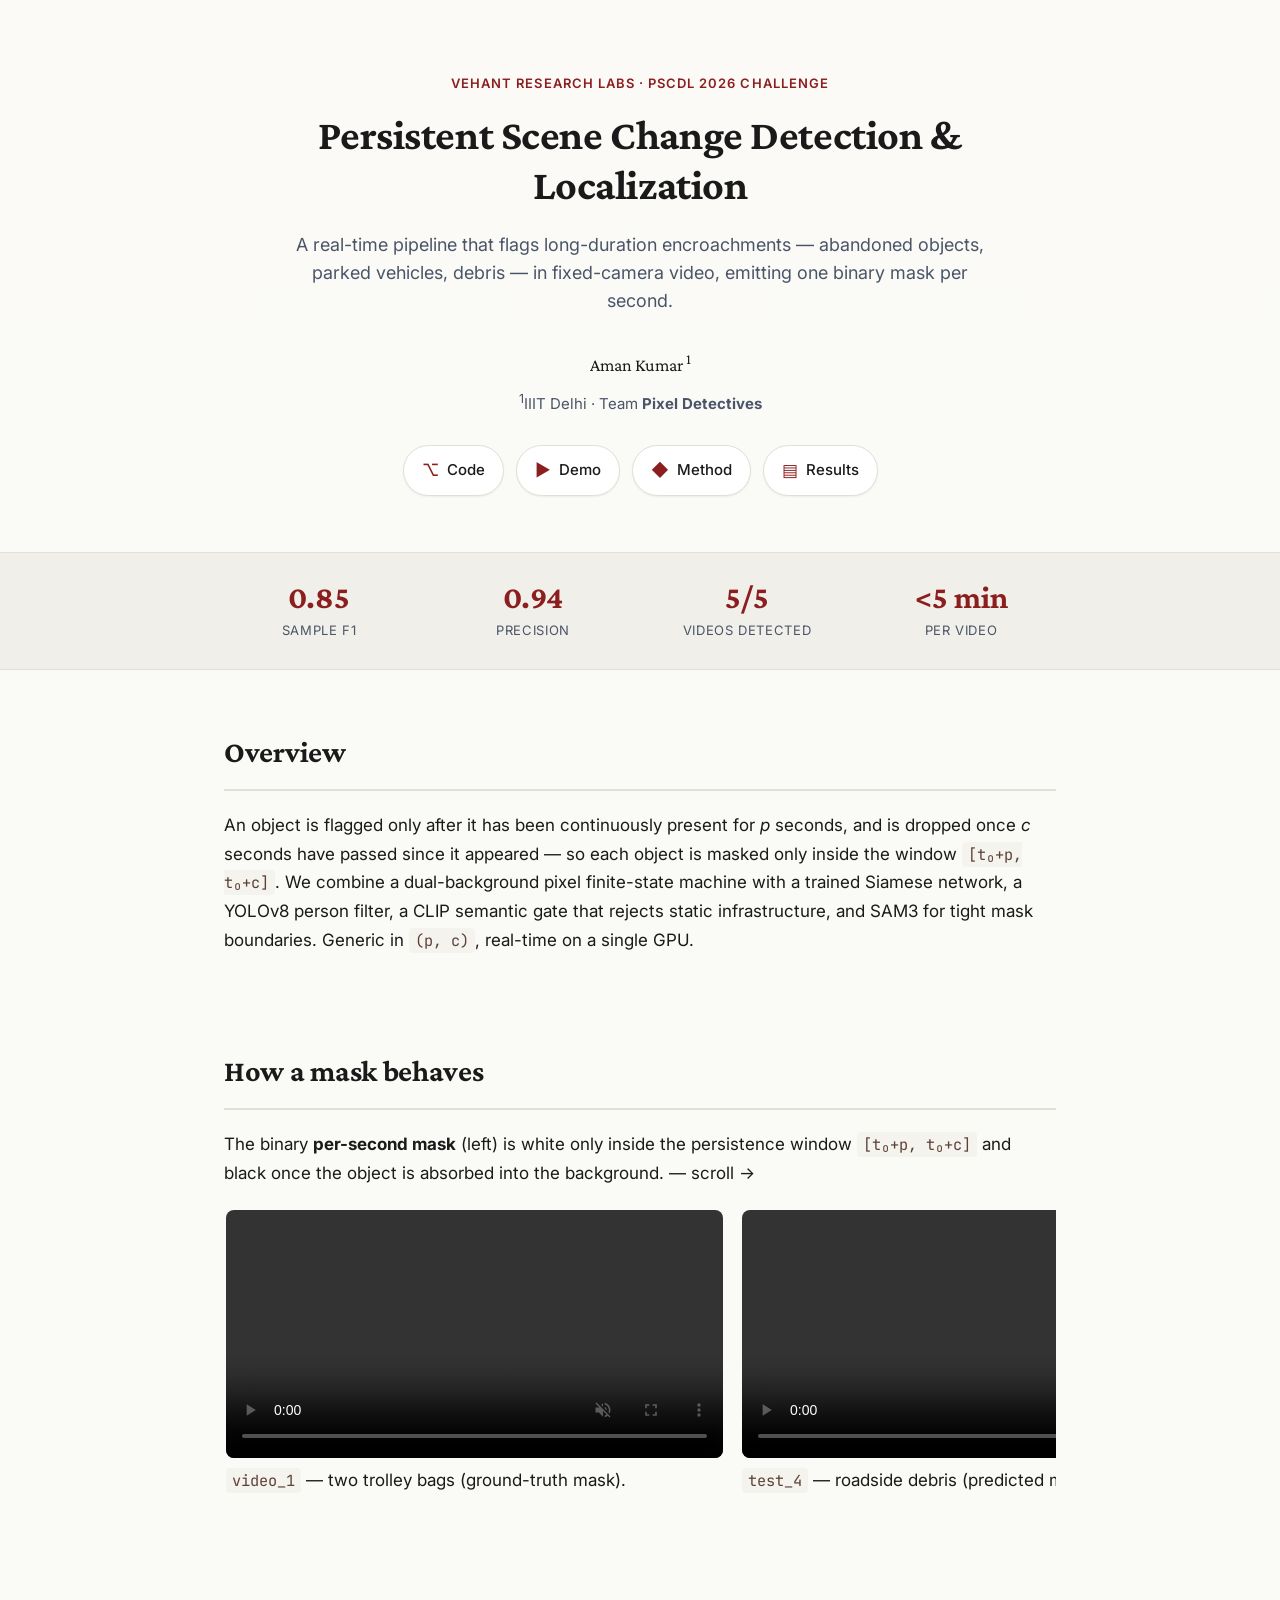
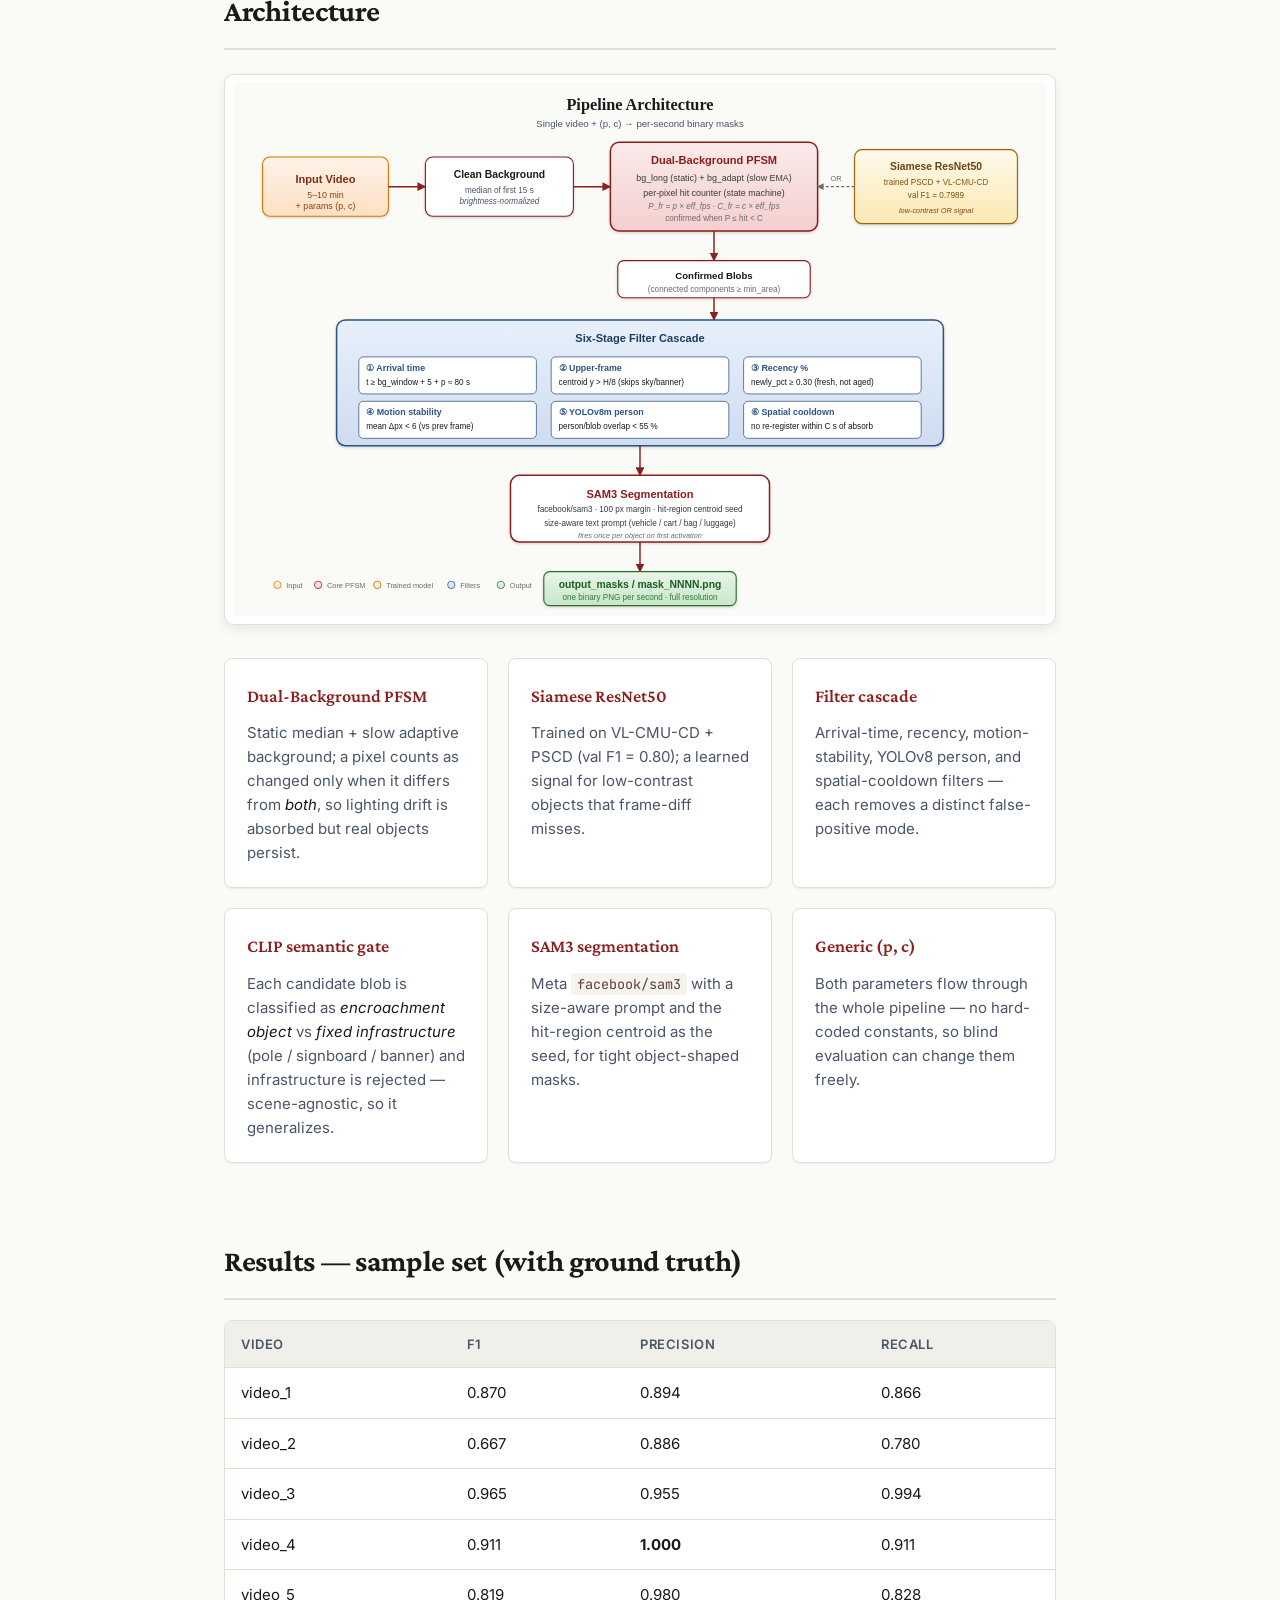
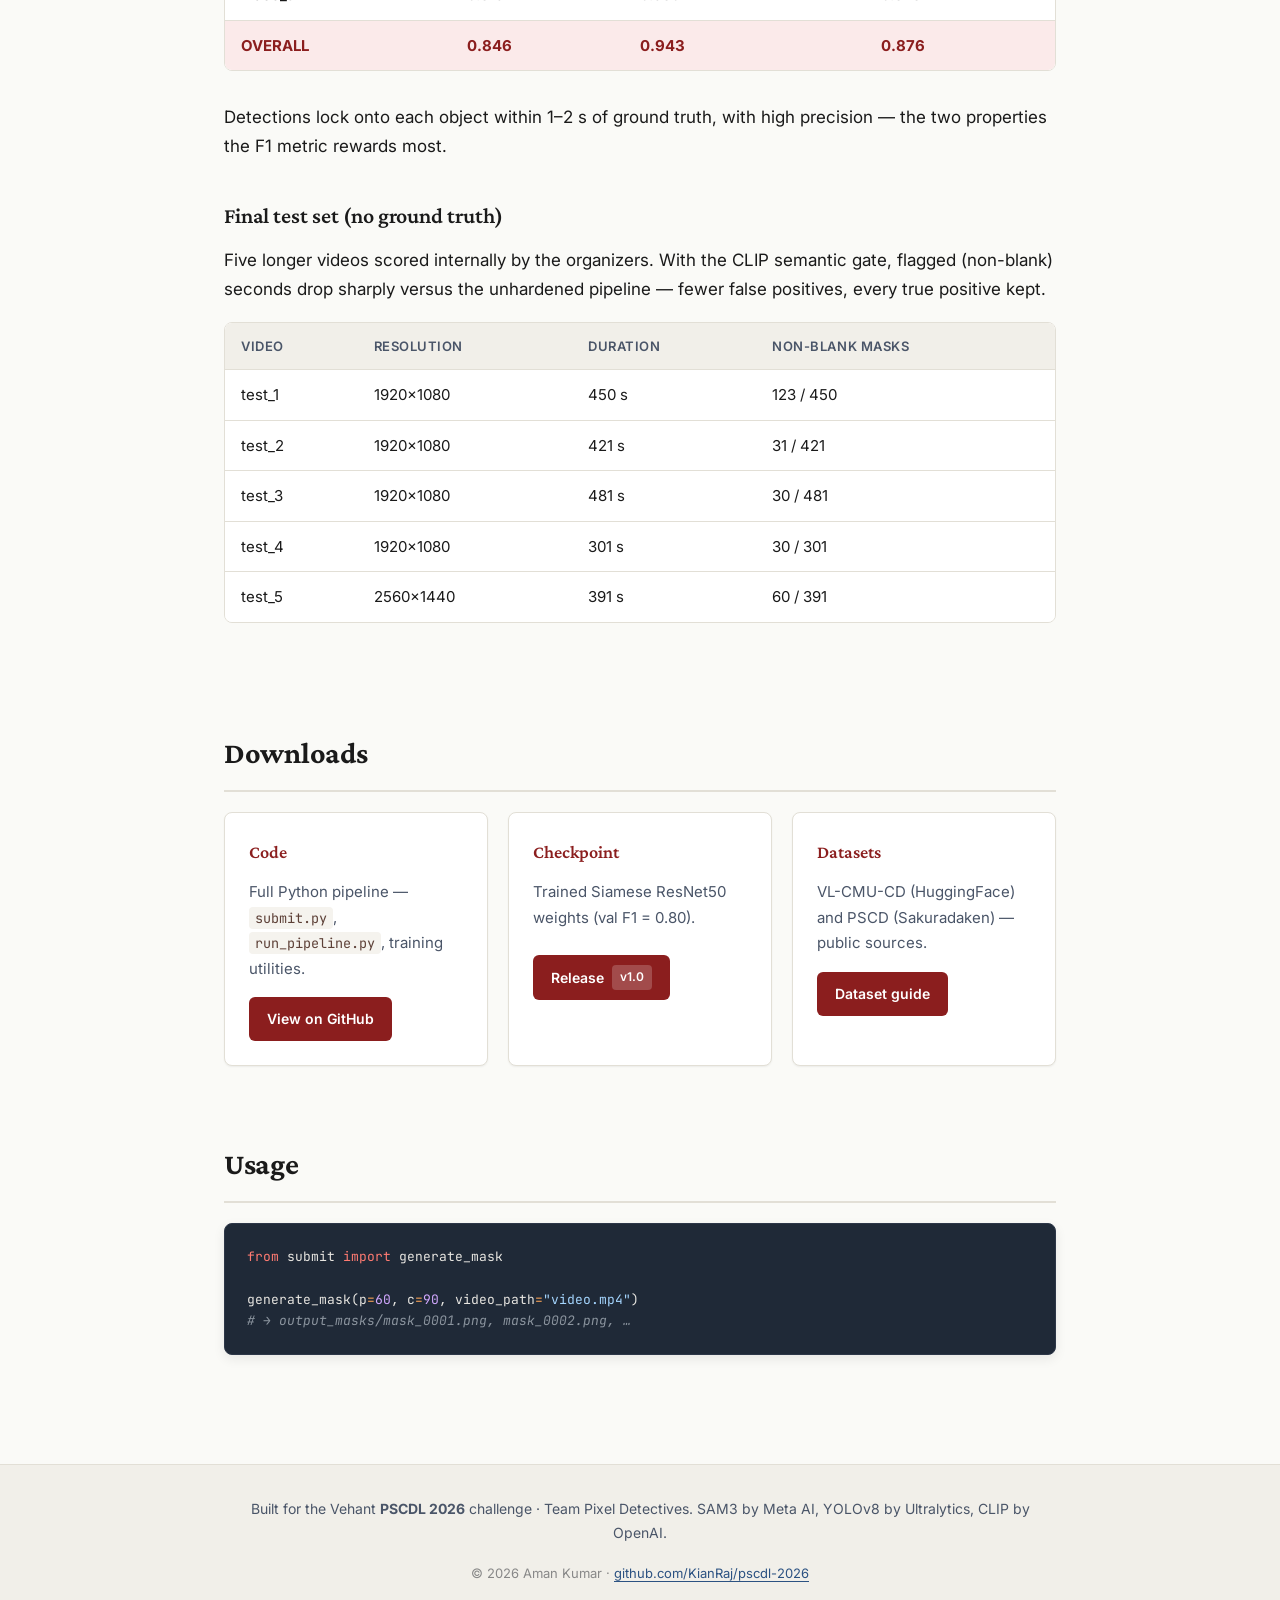
==== commit 470812a3: "docs: demo videos in a single snap-scroll row with dotted scrollbar" ====
--- a/docs/index.html
+++ b/docs/index.html
@@ -56,17 +56,30 @@
   <!-- ── Demo ───────────────────────────────────────────────────────────── -->
   <section id="demo" class="container content">
     <h2>How a mask behaves</h2>
-    <p>The binary <strong>per-second mask</strong> (left) is white only inside the persistence window <code>[t₀+p, t₀+c]</code> and black once the object is absorbed into the background.</p>
+    <p>The binary <strong>per-second mask</strong> (left) is white only inside the persistence window <code>[t₀+p, t₀+c]</code> and black once the object is absorbed into the background. <span class="muted">— scroll →</span></p>
 
-    <figure class="arch-figure">
-      <video src="assets/demo/train_demo.mp4" autoplay muted loop playsinline controls preload="metadata" style="width:100%;border-radius:8px;"></video>
-      <figcaption><code>video_1</code> — two trolley bags (ground-truth mask); each is masked only during its own active window.</figcaption>
-    </figure>
+    <style>
+      .demo-row{display:flex;gap:1.2rem;overflow-x:auto;scroll-snap-type:x mandatory;padding:4px 2px 18px;-webkit-overflow-scrolling:touch;}
+      .demo-row figure{flex:0 0 90%;margin:0;scroll-snap-align:center;}
+      @media(min-width:900px){.demo-row figure{flex:0 0 60%;}}
+      .demo-row video{width:100%;border-radius:8px;display:block;}
+      .demo-row figcaption{margin-top:.5rem;}
+      .demo-row::-webkit-scrollbar{height:13px;}
+      .demo-row::-webkit-scrollbar-track{background-image:radial-gradient(circle,rgba(150,152,162,.6) 1.7px,transparent 2px);background-size:11px 11px;background-position:center;border-radius:8px;}
+      .demo-row::-webkit-scrollbar-thumb{background:#8b1e1e;border-radius:8px;border:3px solid transparent;background-clip:padding-box;}
+      .demo-row{scrollbar-color:#8b1e1e transparent;scrollbar-width:thin;}
+    </style>
 
-    <figure class="arch-figure">
-      <video src="assets/demo/test_demo.mp4" autoplay muted loop playsinline controls preload="metadata" style="width:100%;border-radius:8px;"></video>
-      <figcaption><code>test_4</code> — roadside debris (predicted mask).</figcaption>
-    </figure>
+    <div class="demo-row">
+      <figure>
+        <video src="assets/demo/train_demo.mp4" autoplay muted loop playsinline controls preload="metadata"></video>
+        <figcaption><code>video_1</code> — two trolley bags (ground-truth mask).</figcaption>
+      </figure>
+      <figure>
+        <video src="assets/demo/test_demo.mp4" autoplay muted loop playsinline controls preload="metadata"></video>
+        <figcaption><code>test_4</code> — roadside debris (predicted mask).</figcaption>
+      </figure>
+    </div>
   </section>
 
   <!-- ── Architecture ───────────────────────────────────────────────────── -->
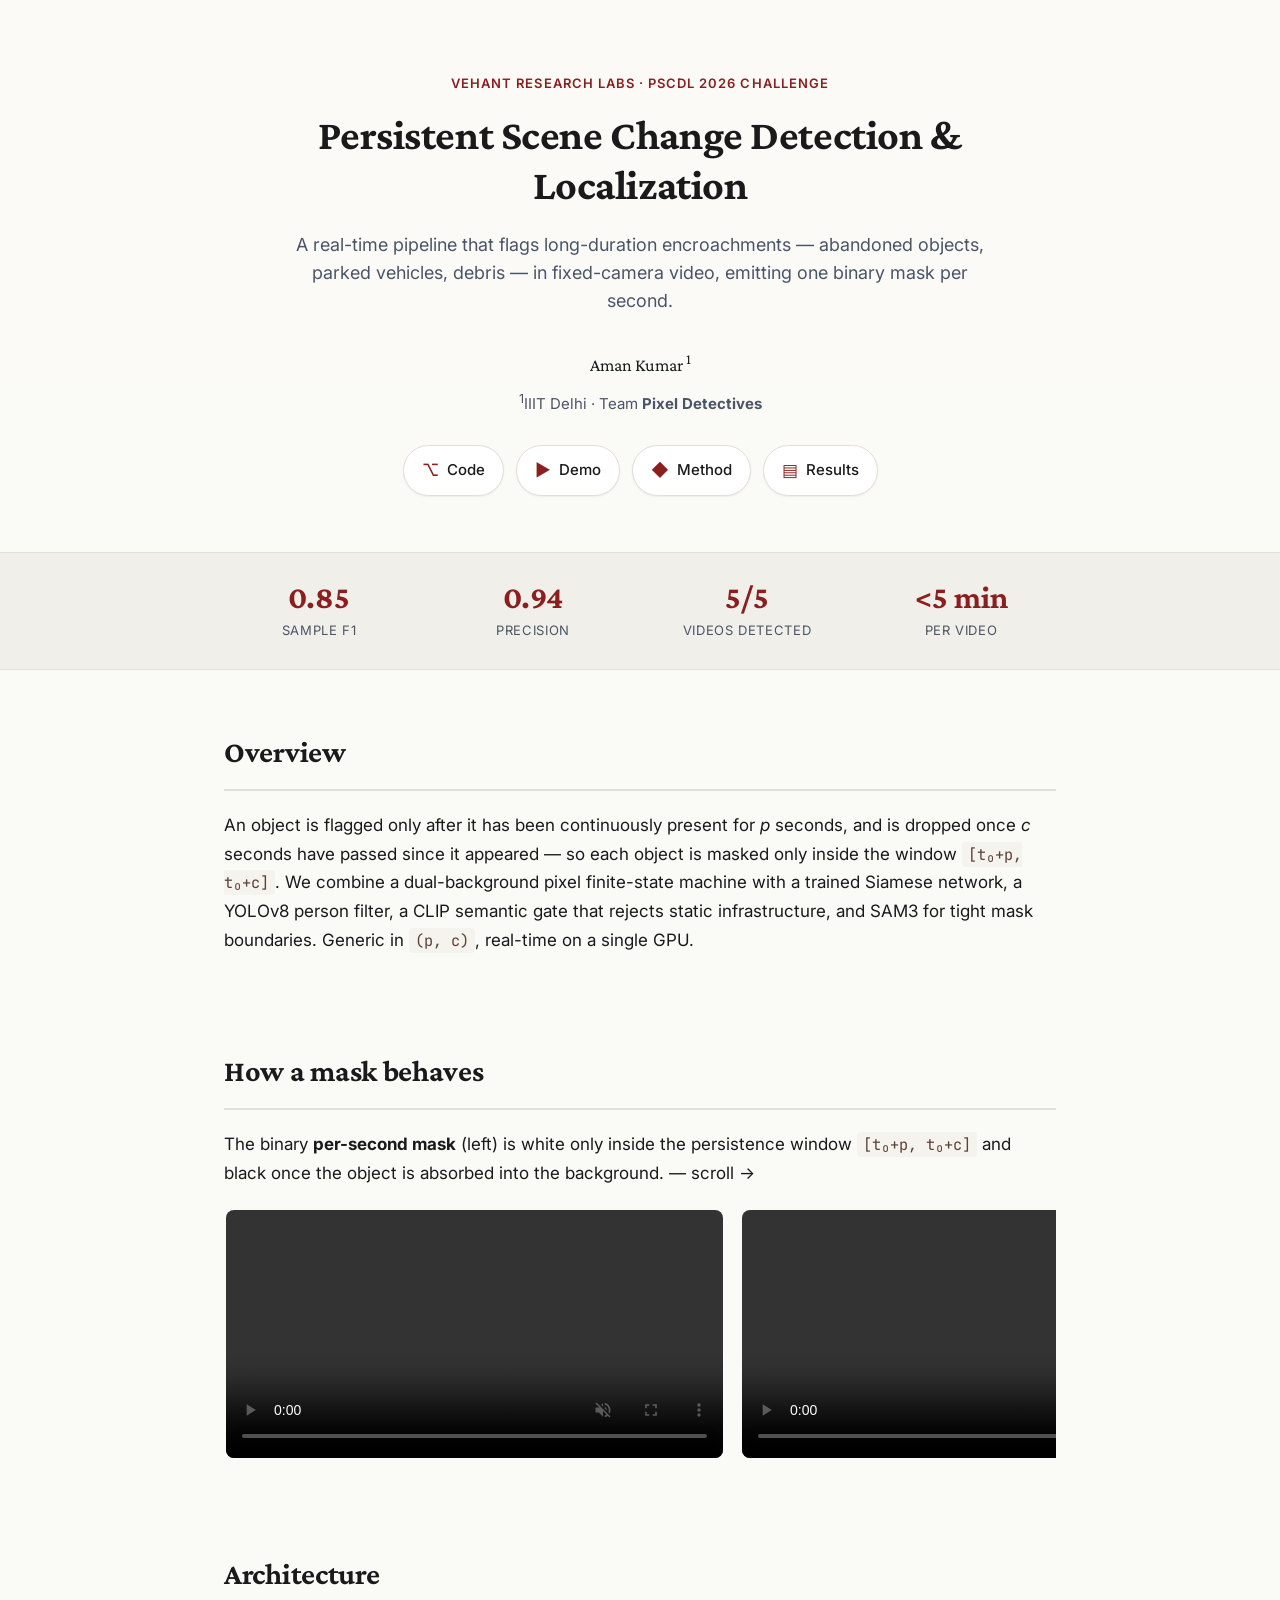
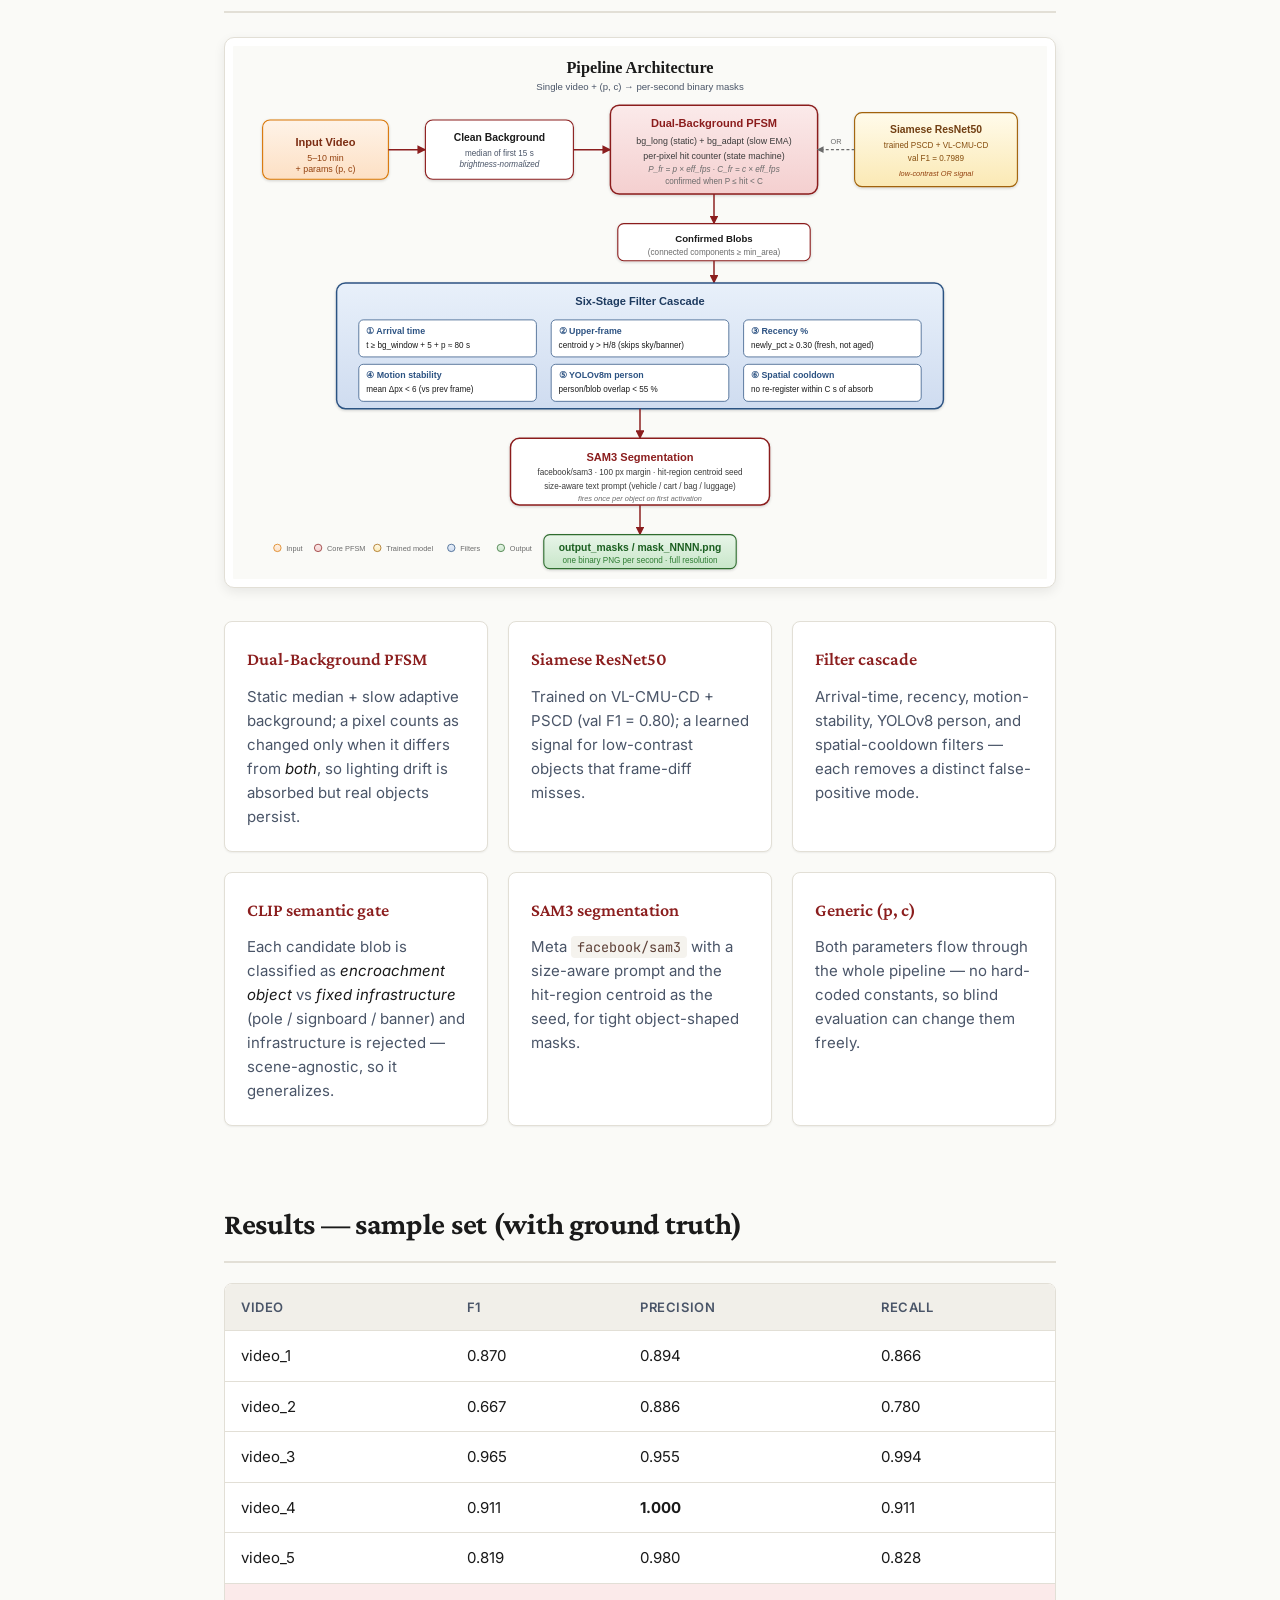
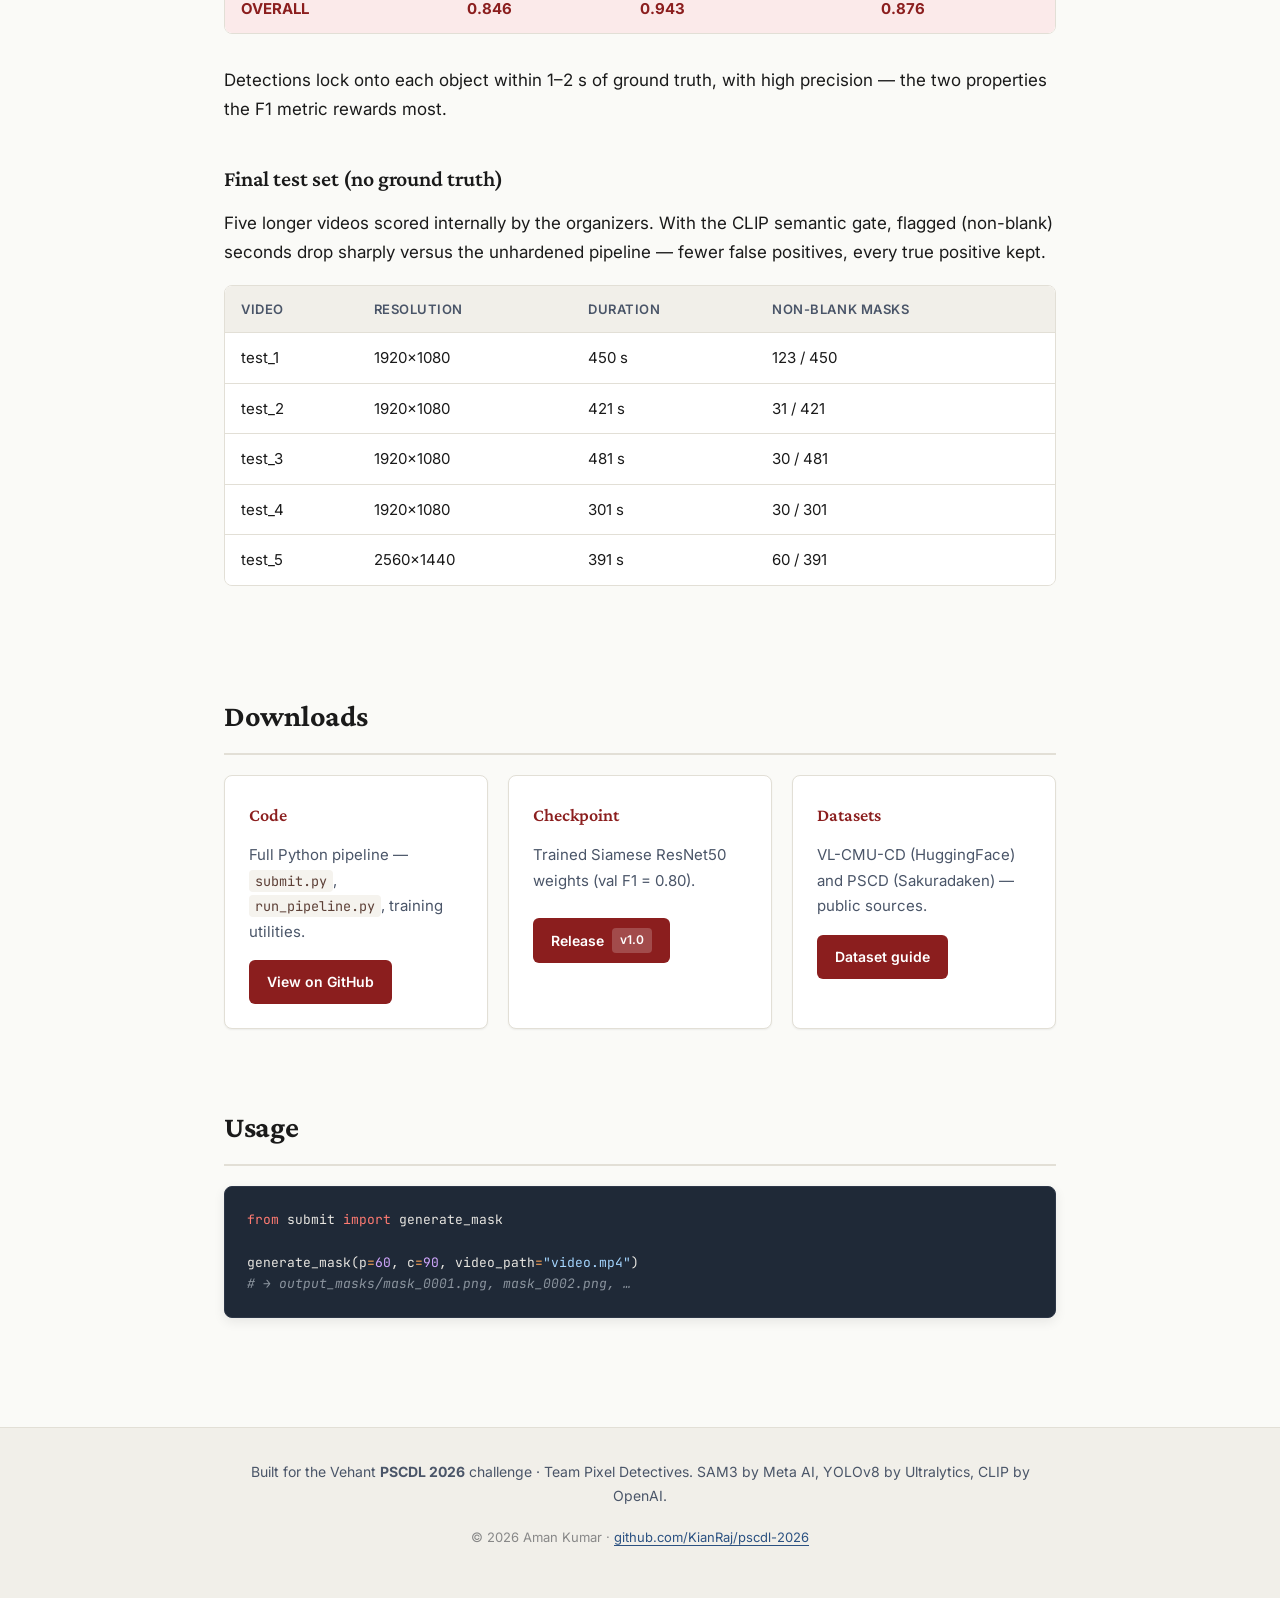
==== commit ccc08b9d: "docs: remove video captions in demo row" ====
--- a/docs/index.html
+++ b/docs/index.html
@@ -73,11 +73,9 @@
     <div class="demo-row">
       <figure>
         <video src="assets/demo/train_demo.mp4" autoplay muted loop playsinline controls preload="metadata"></video>
-        <figcaption><code>video_1</code> — two trolley bags (ground-truth mask).</figcaption>
       </figure>
       <figure>
         <video src="assets/demo/test_demo.mp4" autoplay muted loop playsinline controls preload="metadata"></video>
-        <figcaption><code>test_4</code> — roadside debris (predicted mask).</figcaption>
       </figure>
     </div>
   </section>
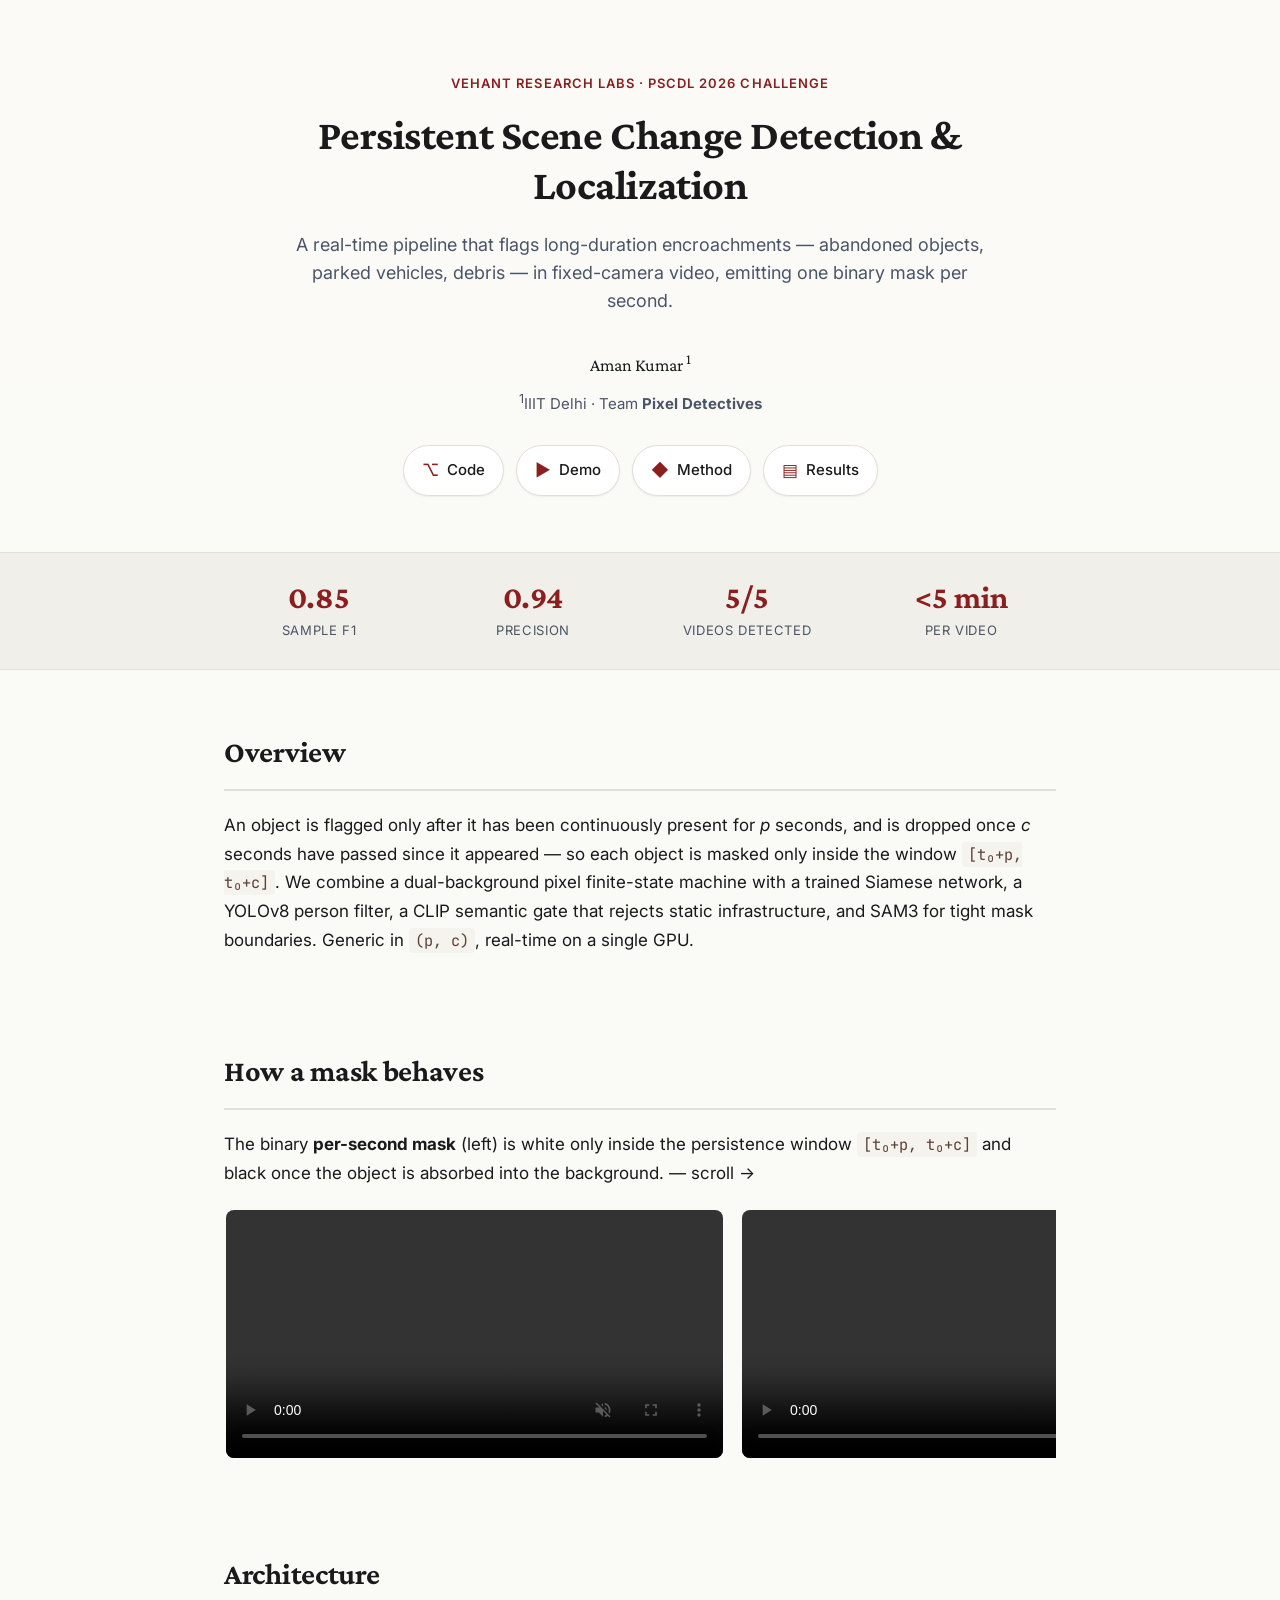
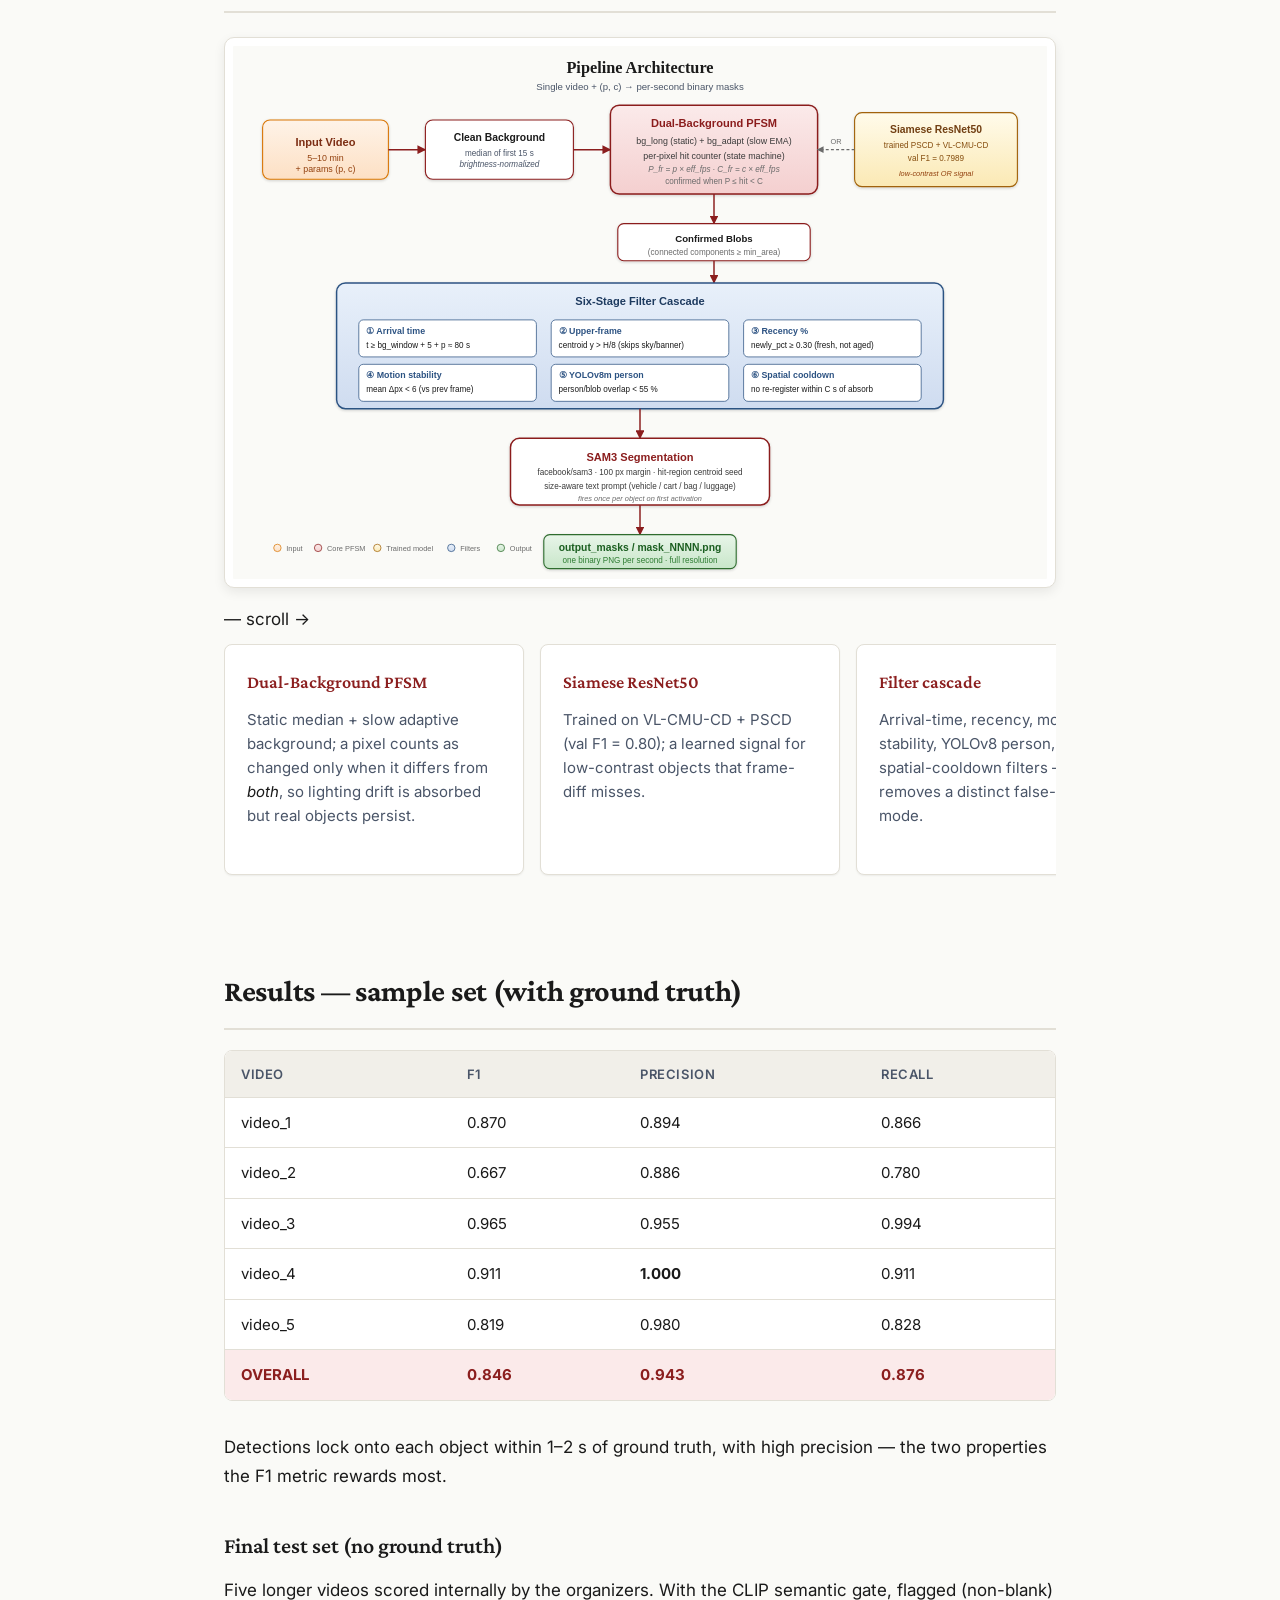
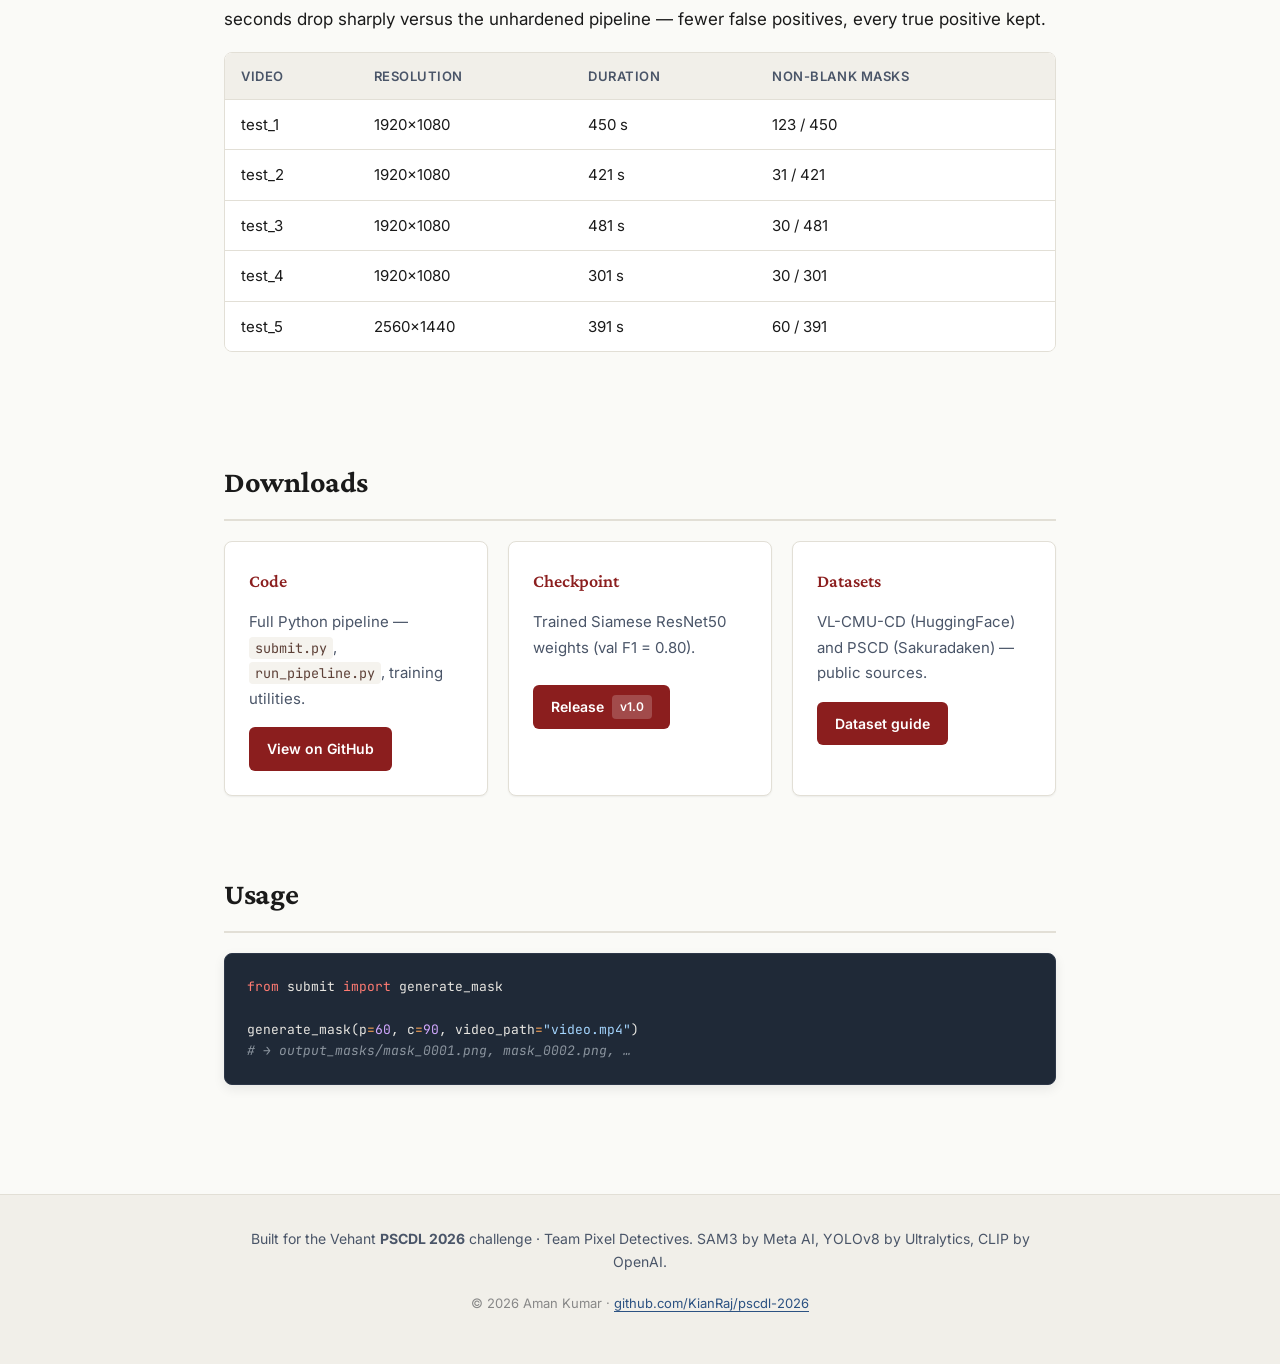
==== commit de4b0178: "docs: pipeline components in a single dotted snap-scroll row" ====
--- a/docs/index.html
+++ b/docs/index.html
@@ -86,7 +86,16 @@
     <figure class="arch-figure">
       <img src="assets/architecture.svg" alt="PSCDL 2026 pipeline: video → dual-background PFSM (with Siamese OR-signal) → filter cascade + CLIP gate → SAM3 segmentation → per-second masks" />
     </figure>
-    <div class="component-grid">
+    <style>
+      .card-scroll{display:flex;gap:1rem;overflow-x:auto;scroll-snap-type:x proximity;padding:4px 2px 18px;-webkit-overflow-scrolling:touch;}
+      .card-scroll .card{flex:0 0 300px;scroll-snap-align:start;}
+      .card-scroll::-webkit-scrollbar{height:13px;}
+      .card-scroll::-webkit-scrollbar-track{background-image:radial-gradient(circle,rgba(150,152,162,.6) 1.7px,transparent 2px);background-size:11px 11px;background-position:center;border-radius:8px;}
+      .card-scroll::-webkit-scrollbar-thumb{background:#8b1e1e;border-radius:8px;border:3px solid transparent;background-clip:padding-box;}
+      .card-scroll{scrollbar-color:#8b1e1e transparent;scrollbar-width:thin;}
+    </style>
+    <p class="muted" style="margin-bottom:.4rem;">— scroll →</p>
+    <div class="card-scroll">
       <div class="card"><h3>Dual-Background PFSM</h3><p>Static median + slow adaptive background; a pixel counts as changed only when it differs from <em>both</em>, so lighting drift is absorbed but real objects persist.</p></div>
       <div class="card"><h3>Siamese ResNet50</h3><p>Trained on VL-CMU-CD + PSCD (val F1 = 0.80); a learned signal for low-contrast objects that frame-diff misses.</p></div>
       <div class="card"><h3>Filter cascade</h3><p>Arrival-time, recency, motion-stability, YOLOv8 person, and spatial-cooldown filters — each removes a distinct false-positive mode.</p></div>
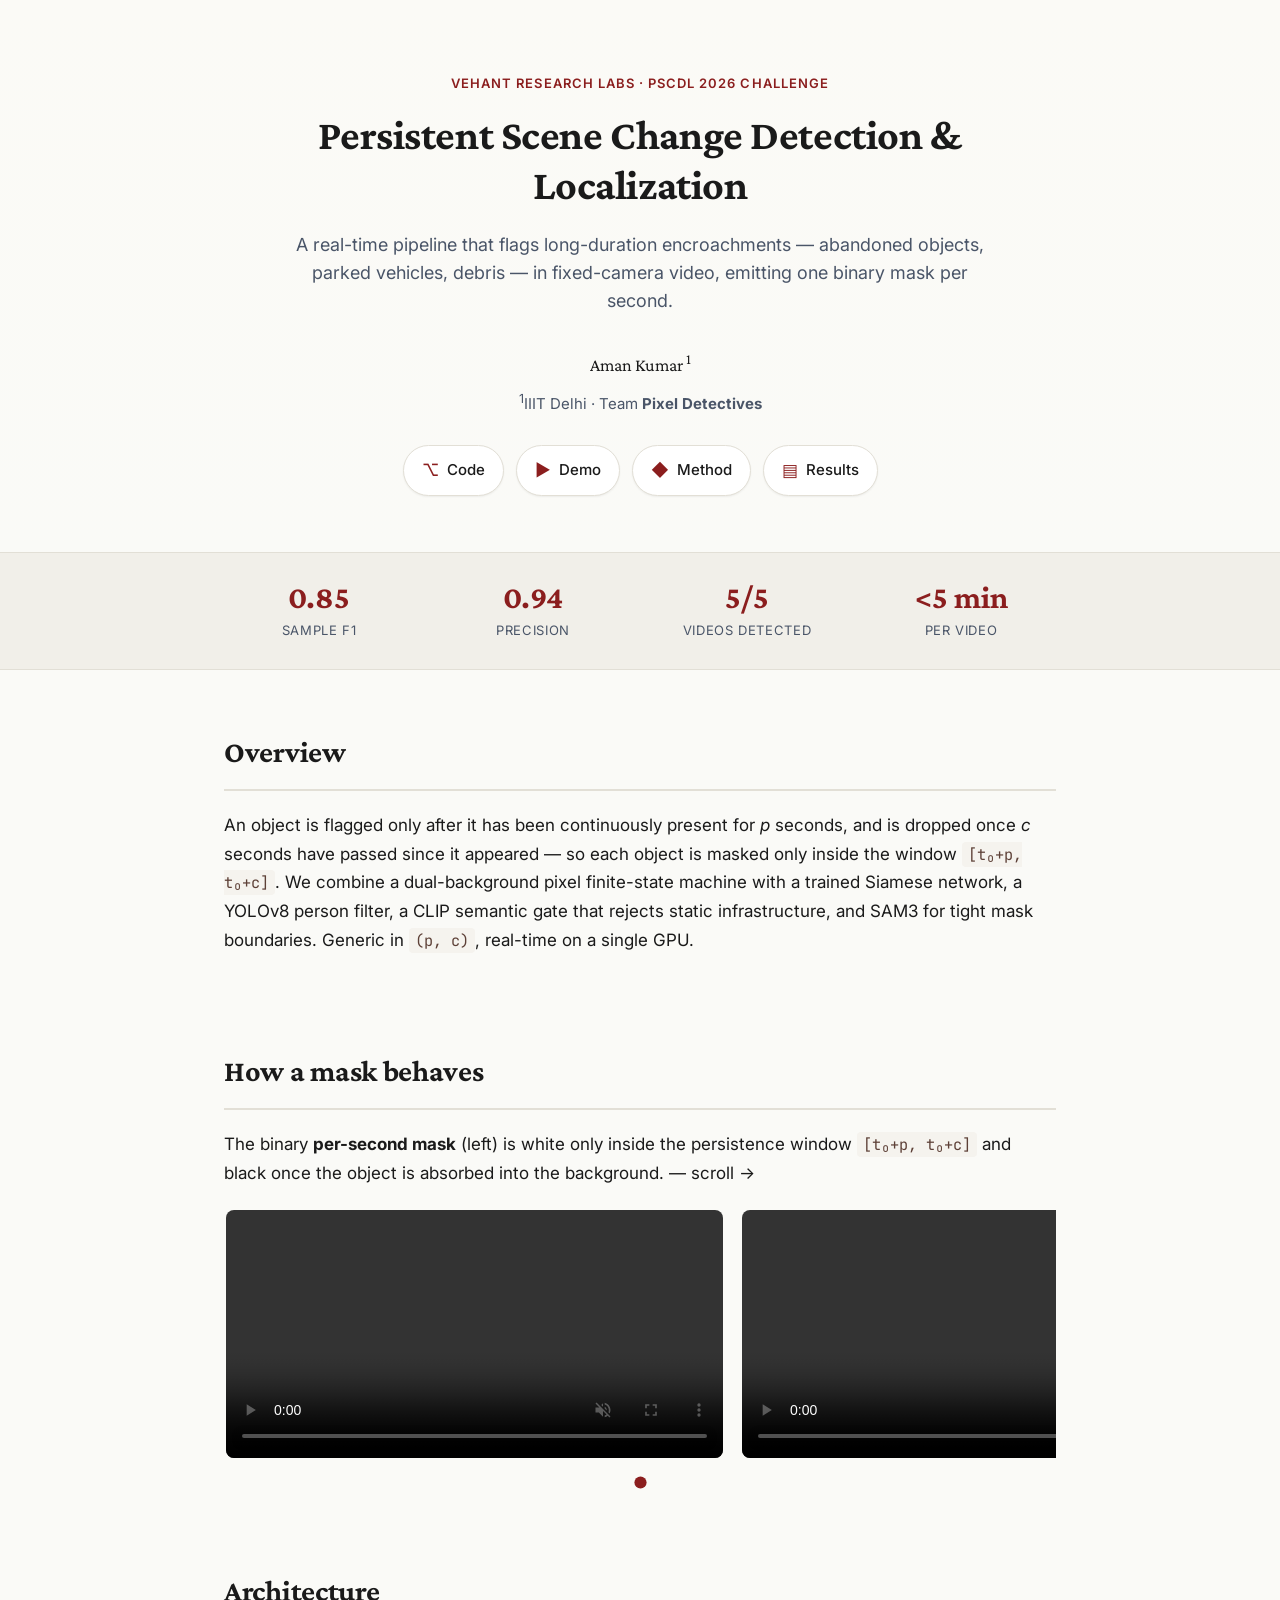
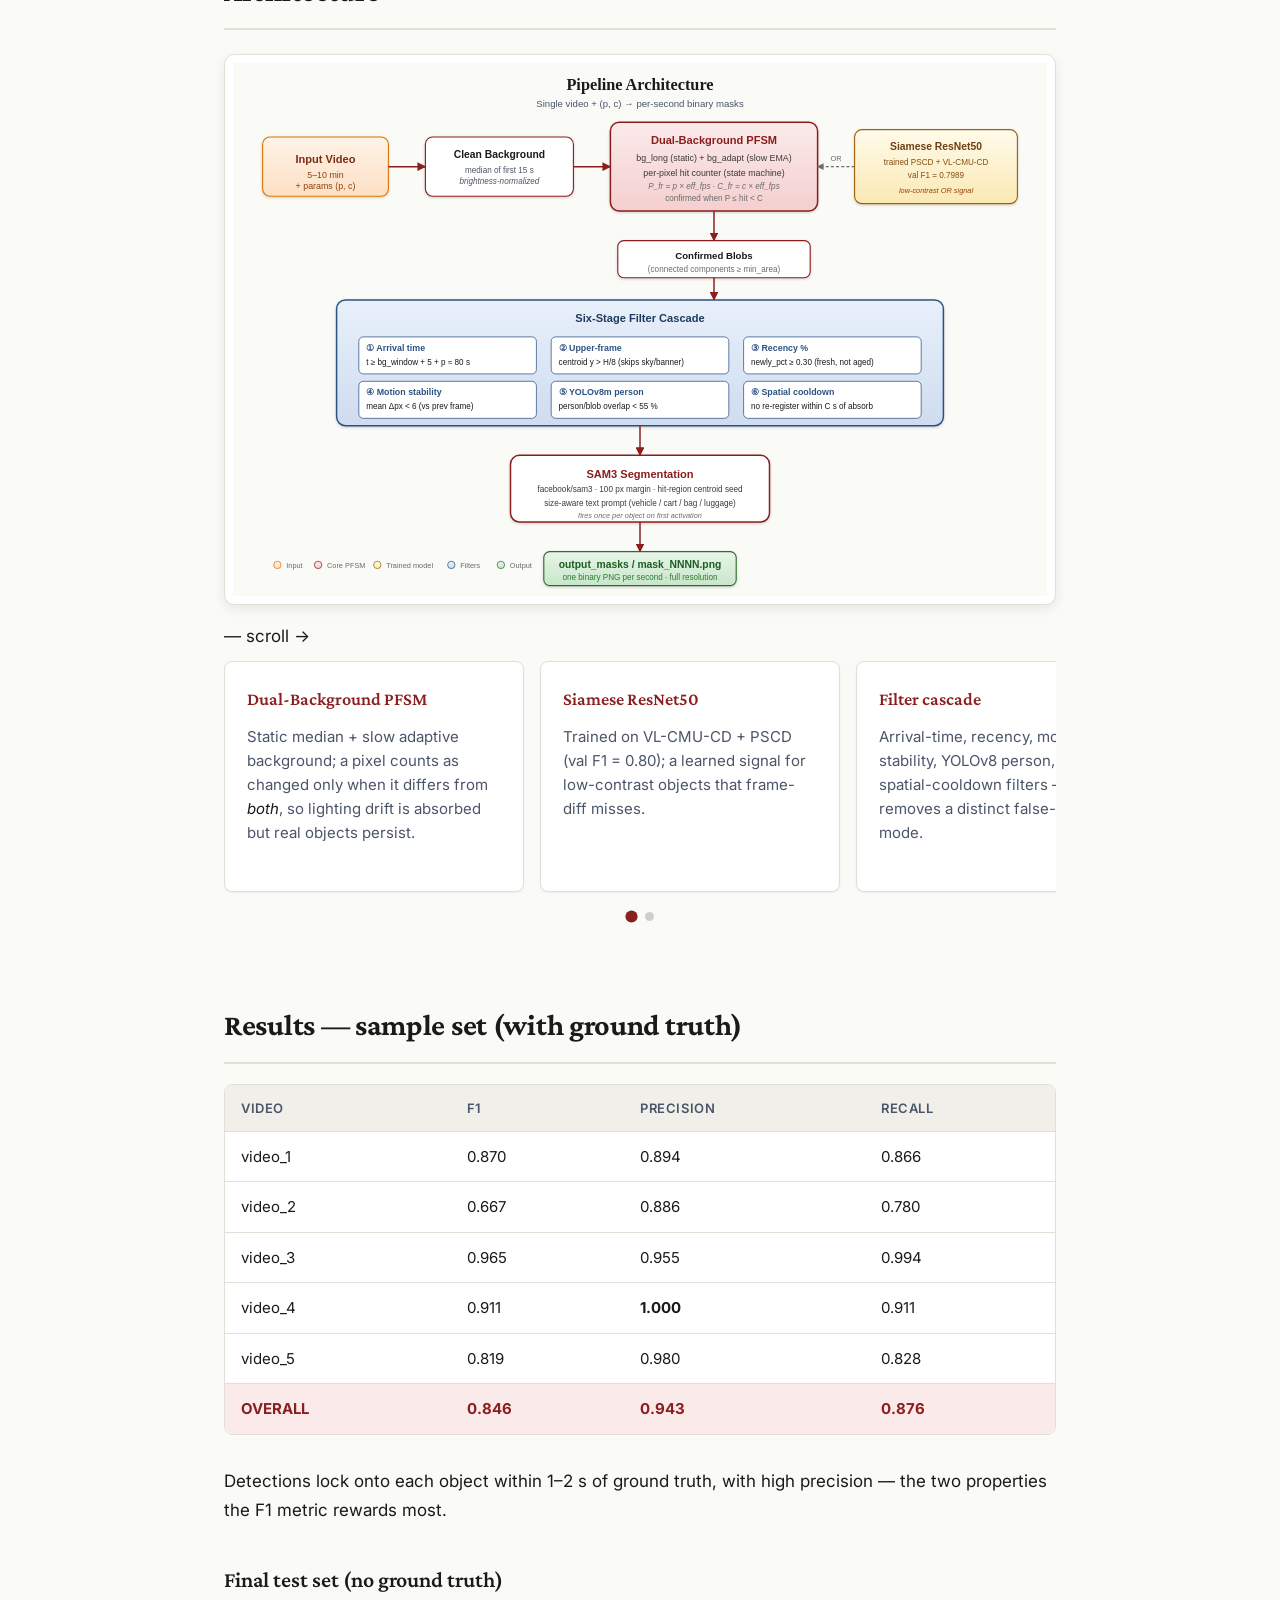
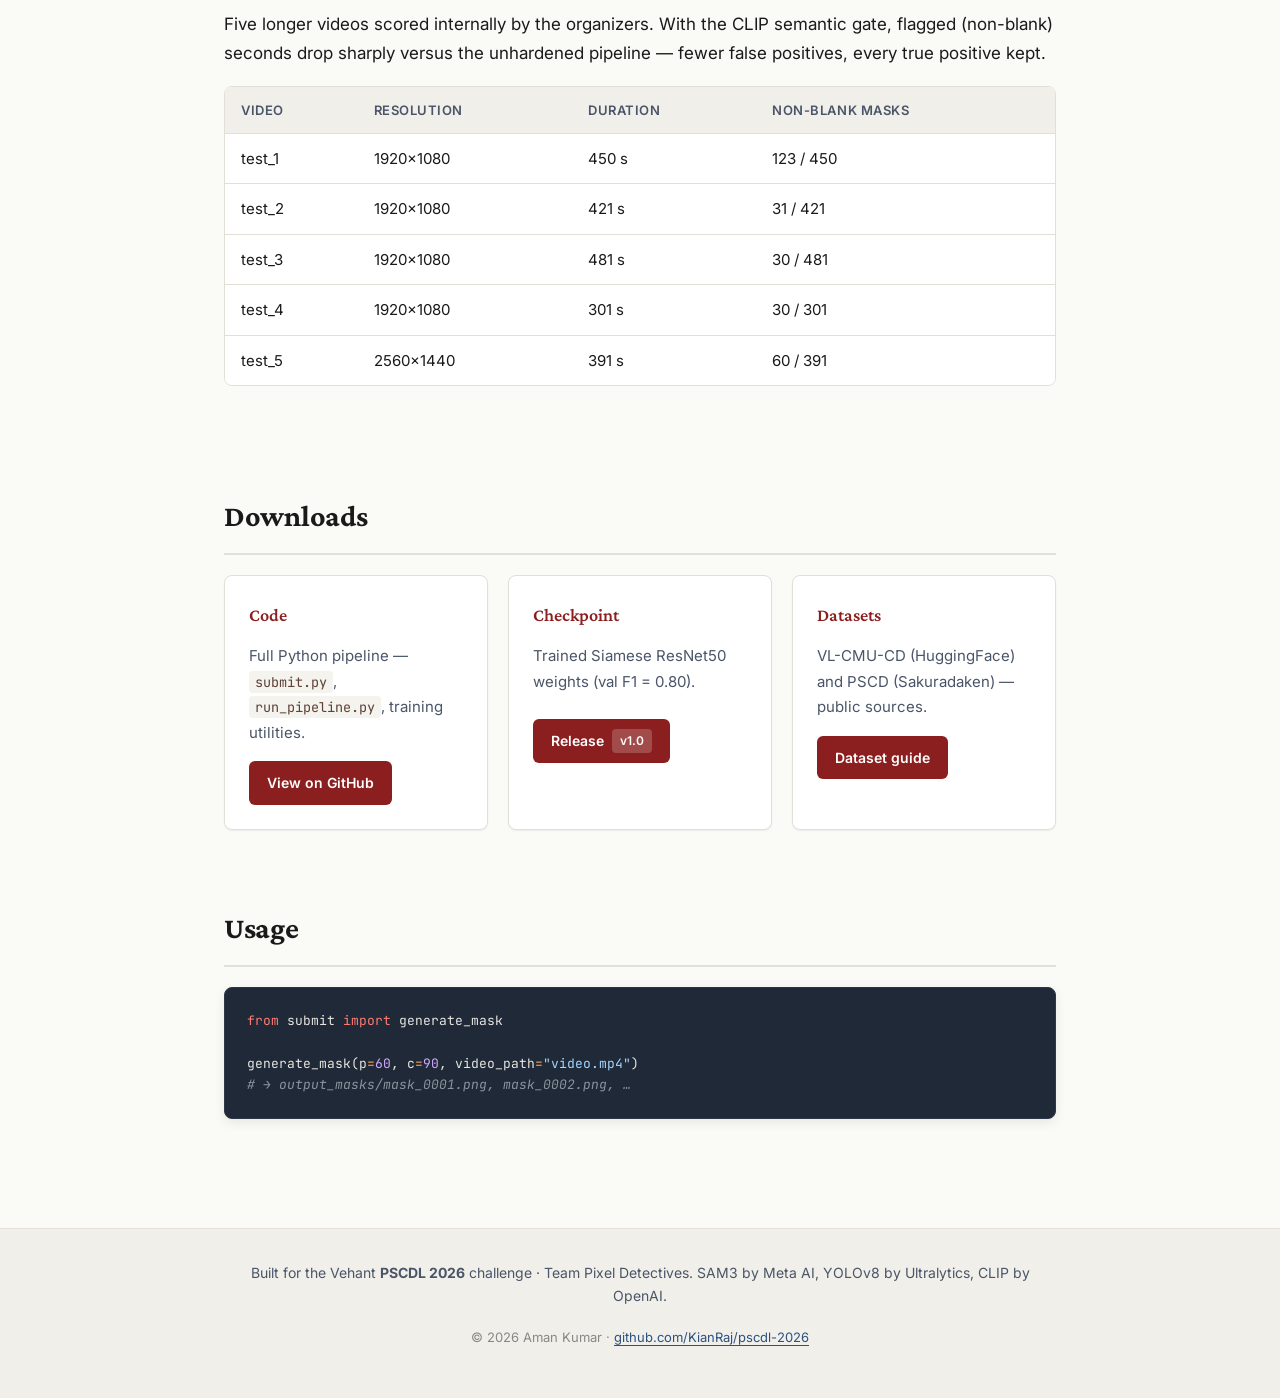
==== commit 6ae6a489: "docs: clickable dot pagination for both scroll rows" ====
--- a/docs/index.html
+++ b/docs/index.html
@@ -70,7 +70,7 @@
       .demo-row{scrollbar-color:#8b1e1e transparent;scrollbar-width:thin;}
     </style>
 
-    <div class="demo-row">
+    <div class="demo-row dotscroll">
       <figure>
         <video src="assets/demo/train_demo.mp4" autoplay muted loop playsinline controls preload="metadata"></video>
       </figure>
@@ -78,6 +78,7 @@
         <video src="assets/demo/test_demo.mp4" autoplay muted loop playsinline controls preload="metadata"></video>
       </figure>
     </div>
+    <div class="dots"></div>
   </section>
 
   <!-- ── Architecture ───────────────────────────────────────────────────── -->
@@ -95,7 +96,7 @@
       .card-scroll{scrollbar-color:#8b1e1e transparent;scrollbar-width:thin;}
     </style>
     <p class="muted" style="margin-bottom:.4rem;">— scroll →</p>
-    <div class="card-scroll">
+    <div class="card-scroll dotscroll">
       <div class="card"><h3>Dual-Background PFSM</h3><p>Static median + slow adaptive background; a pixel counts as changed only when it differs from <em>both</em>, so lighting drift is absorbed but real objects persist.</p></div>
       <div class="card"><h3>Siamese ResNet50</h3><p>Trained on VL-CMU-CD + PSCD (val F1 = 0.80); a learned signal for low-contrast objects that frame-diff misses.</p></div>
       <div class="card"><h3>Filter cascade</h3><p>Arrival-time, recency, motion-stability, YOLOv8 person, and spatial-cooldown filters — each removes a distinct false-positive mode.</p></div>
@@ -103,6 +104,7 @@
       <div class="card"><h3>SAM3 segmentation</h3><p>Meta <code>facebook/sam3</code> with a size-aware prompt and the hit-region centroid as the seed, for tight object-shaped masks.</p></div>
       <div class="card"><h3>Generic (p, c)</h3><p>Both parameters flow through the whole pipeline — no hard-coded constants, so blind evaluation can change them freely.</p></div>
     </div>
+    <div class="dots"></div>
   </section>
 
   <!-- ── Results ────────────────────────────────────────────────────────── -->
@@ -167,6 +169,37 @@
     </div>
   </footer>
 
+  <style>
+    .dots{display:flex;gap:9px;justify-content:center;margin:2px 0 6px;}
+    .dots .dot{width:9px;height:9px;border-radius:50%;border:none;padding:0;cursor:pointer;background:rgba(150,152,162,.45);transition:transform .15s,background .15s;}
+    .dots .dot:hover{background:rgba(150,152,162,.85);}
+    .dots .dot.active{background:#8b1e1e;transform:scale(1.35);}
+  </style>
+  <script>
+    document.querySelectorAll('.dotscroll').forEach(function(row){
+      var dotsEl = row.nextElementSibling;
+      if(!dotsEl || !dotsEl.classList.contains('dots')) return;
+      function build(){
+        var pages = Math.max(1, Math.round(row.scrollWidth / Math.max(1,row.clientWidth)));
+        dotsEl.innerHTML = '';
+        for(var i=0;i<pages;i++){ (function(i){
+          var d = document.createElement('button');
+          d.className = 'dot'; d.setAttribute('aria-label','Page '+(i+1));
+          d.addEventListener('click', function(){ row.scrollTo({left:i*row.clientWidth, behavior:'smooth'}); });
+          dotsEl.appendChild(d);
+        })(i); }
+        update();
+      }
+      function update(){
+        var idx = Math.round(row.scrollLeft / Math.max(1,row.clientWidth));
+        dotsEl.querySelectorAll('.dot').forEach(function(d,i){ d.classList.toggle('active', i===idx); });
+      }
+      var raf;
+      row.addEventListener('scroll', function(){ cancelAnimationFrame(raf); raf = requestAnimationFrame(update); });
+      window.addEventListener('resize', build);
+      build();
+    });
+  </script>
   <script src="js/main.js" defer></script>
 </body>
 </html>
